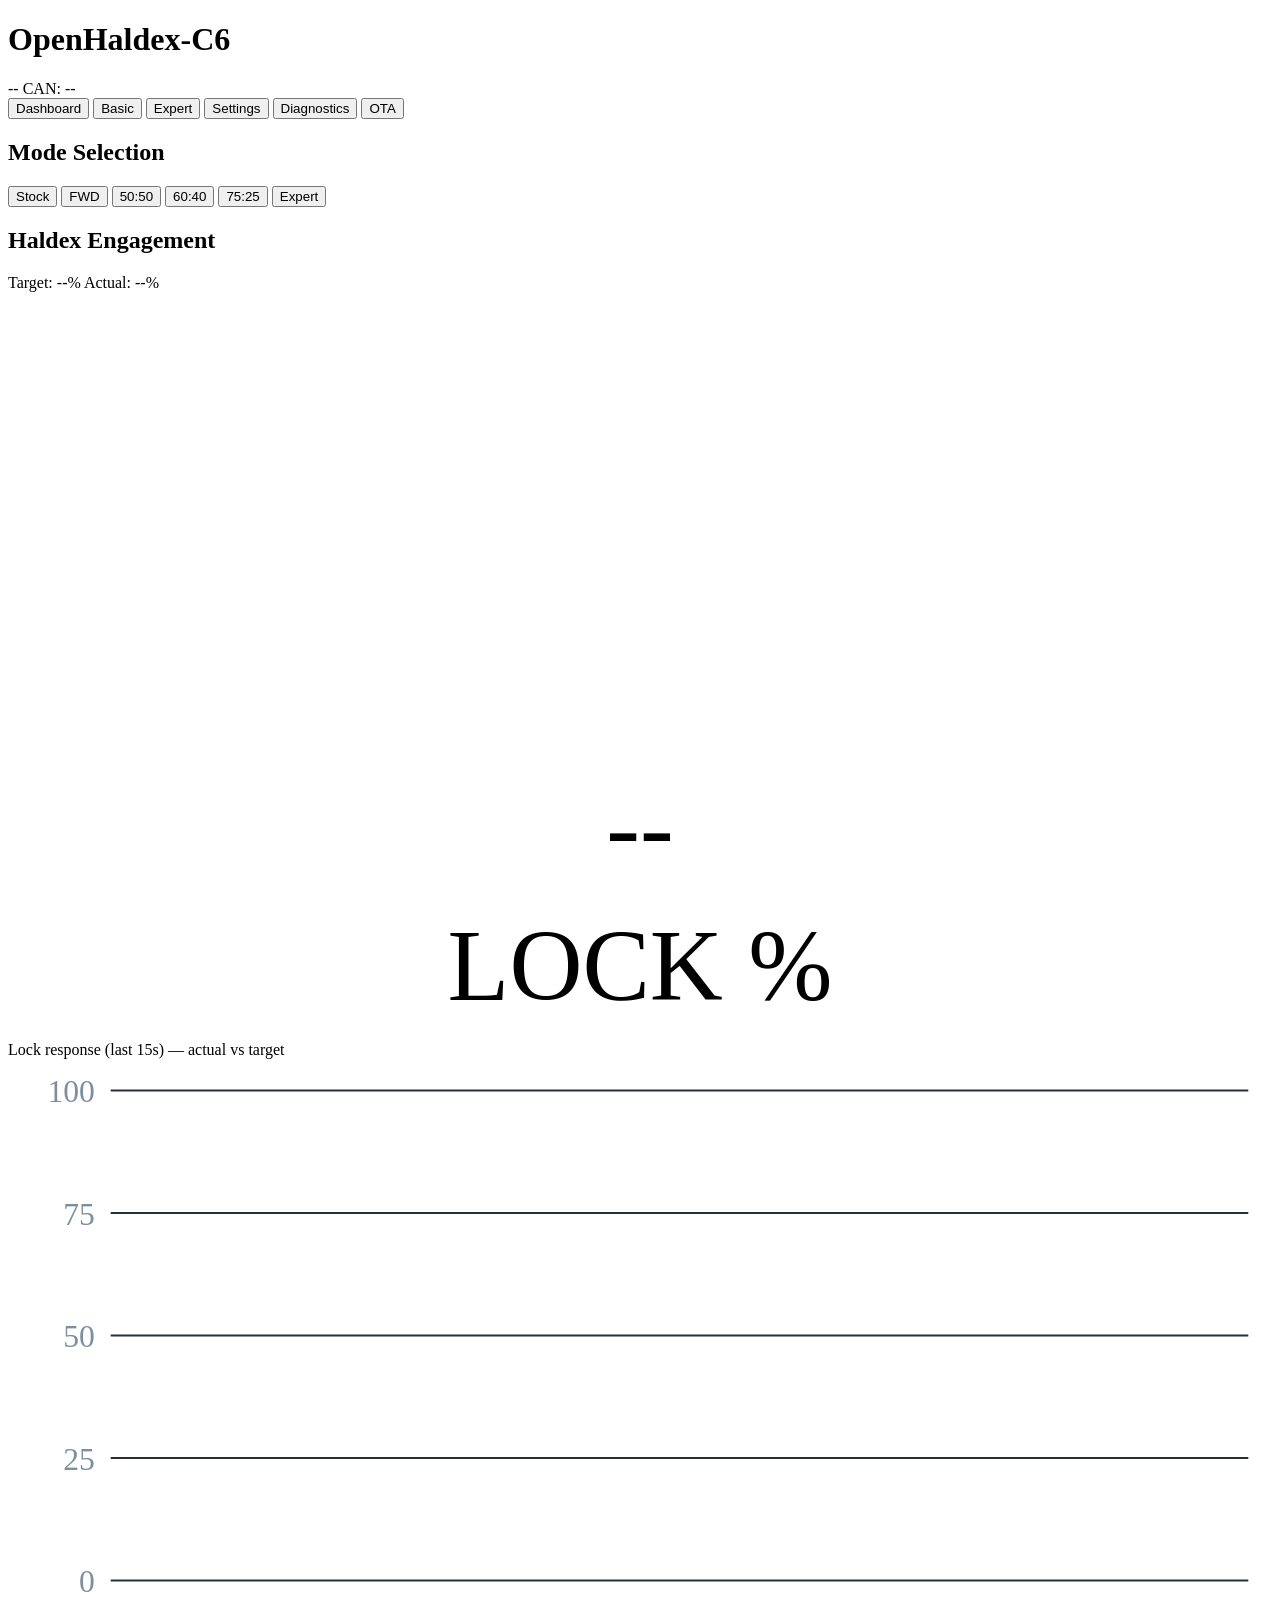
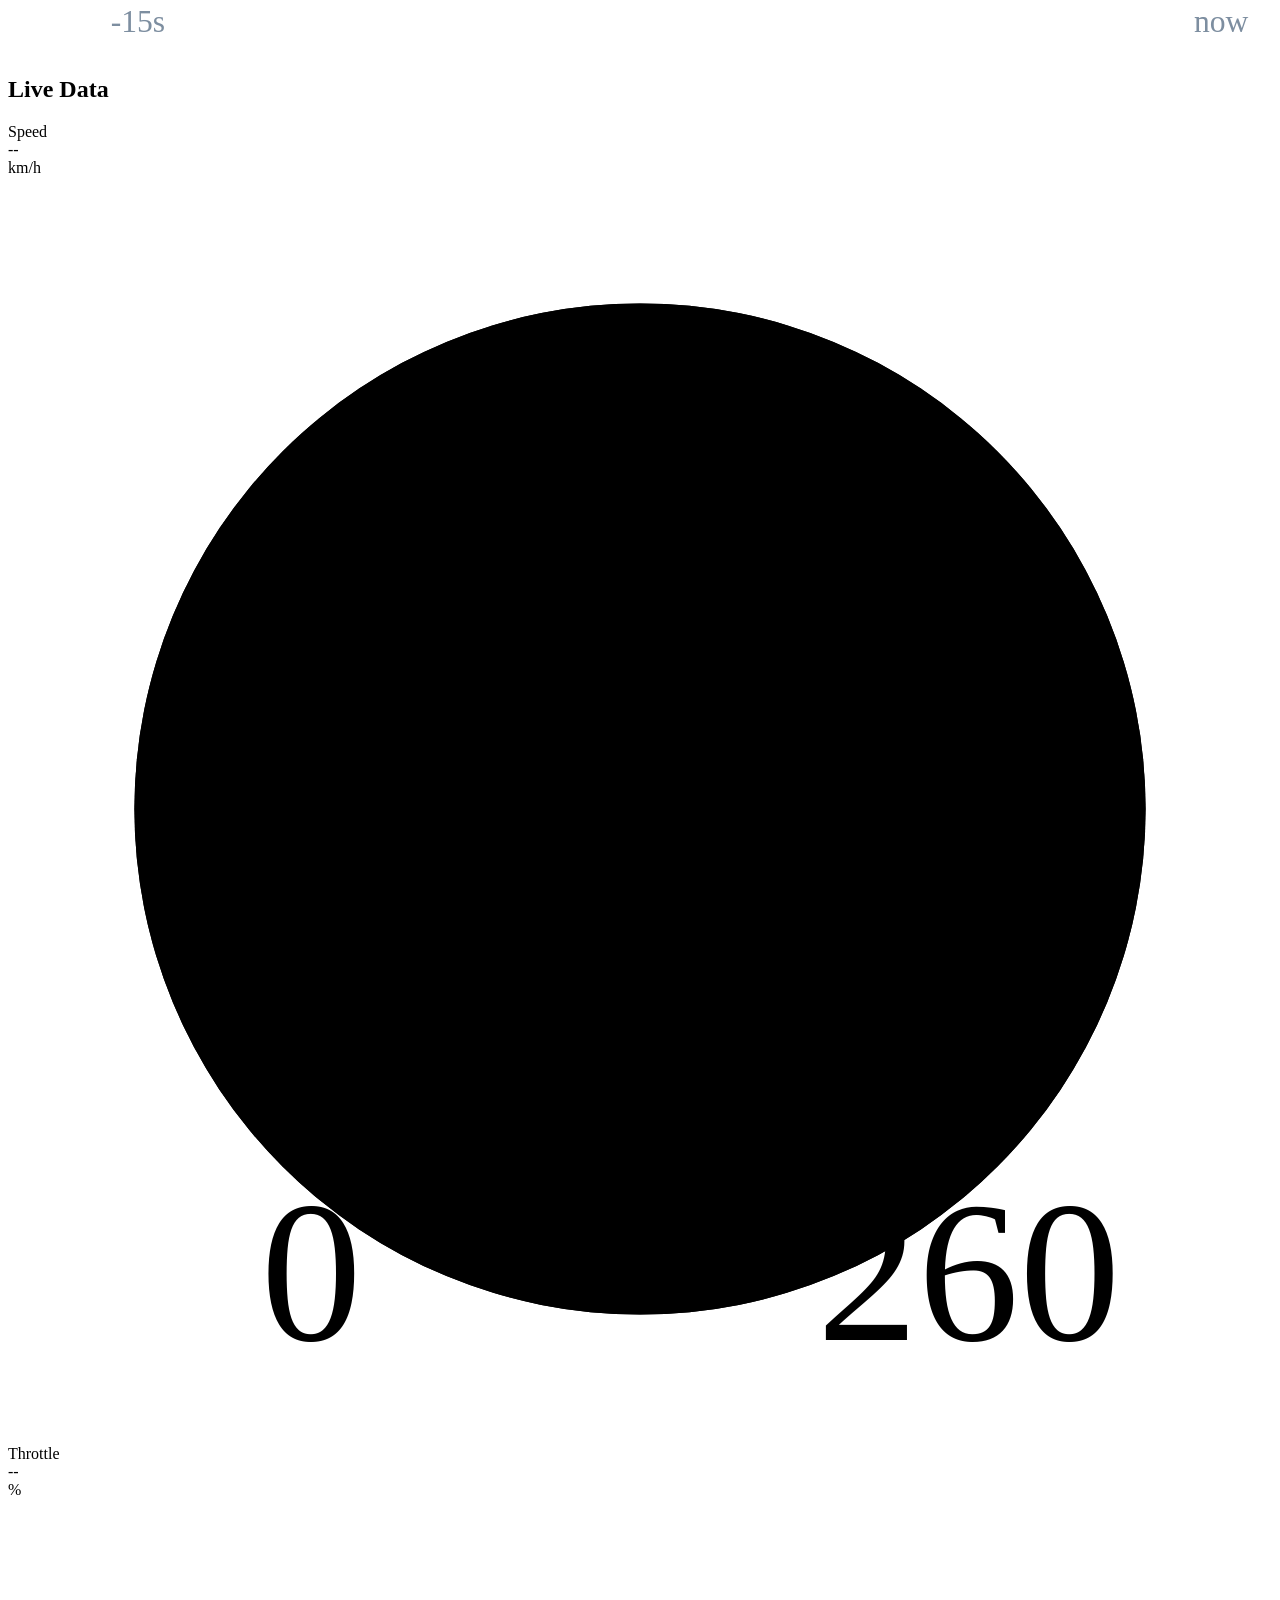
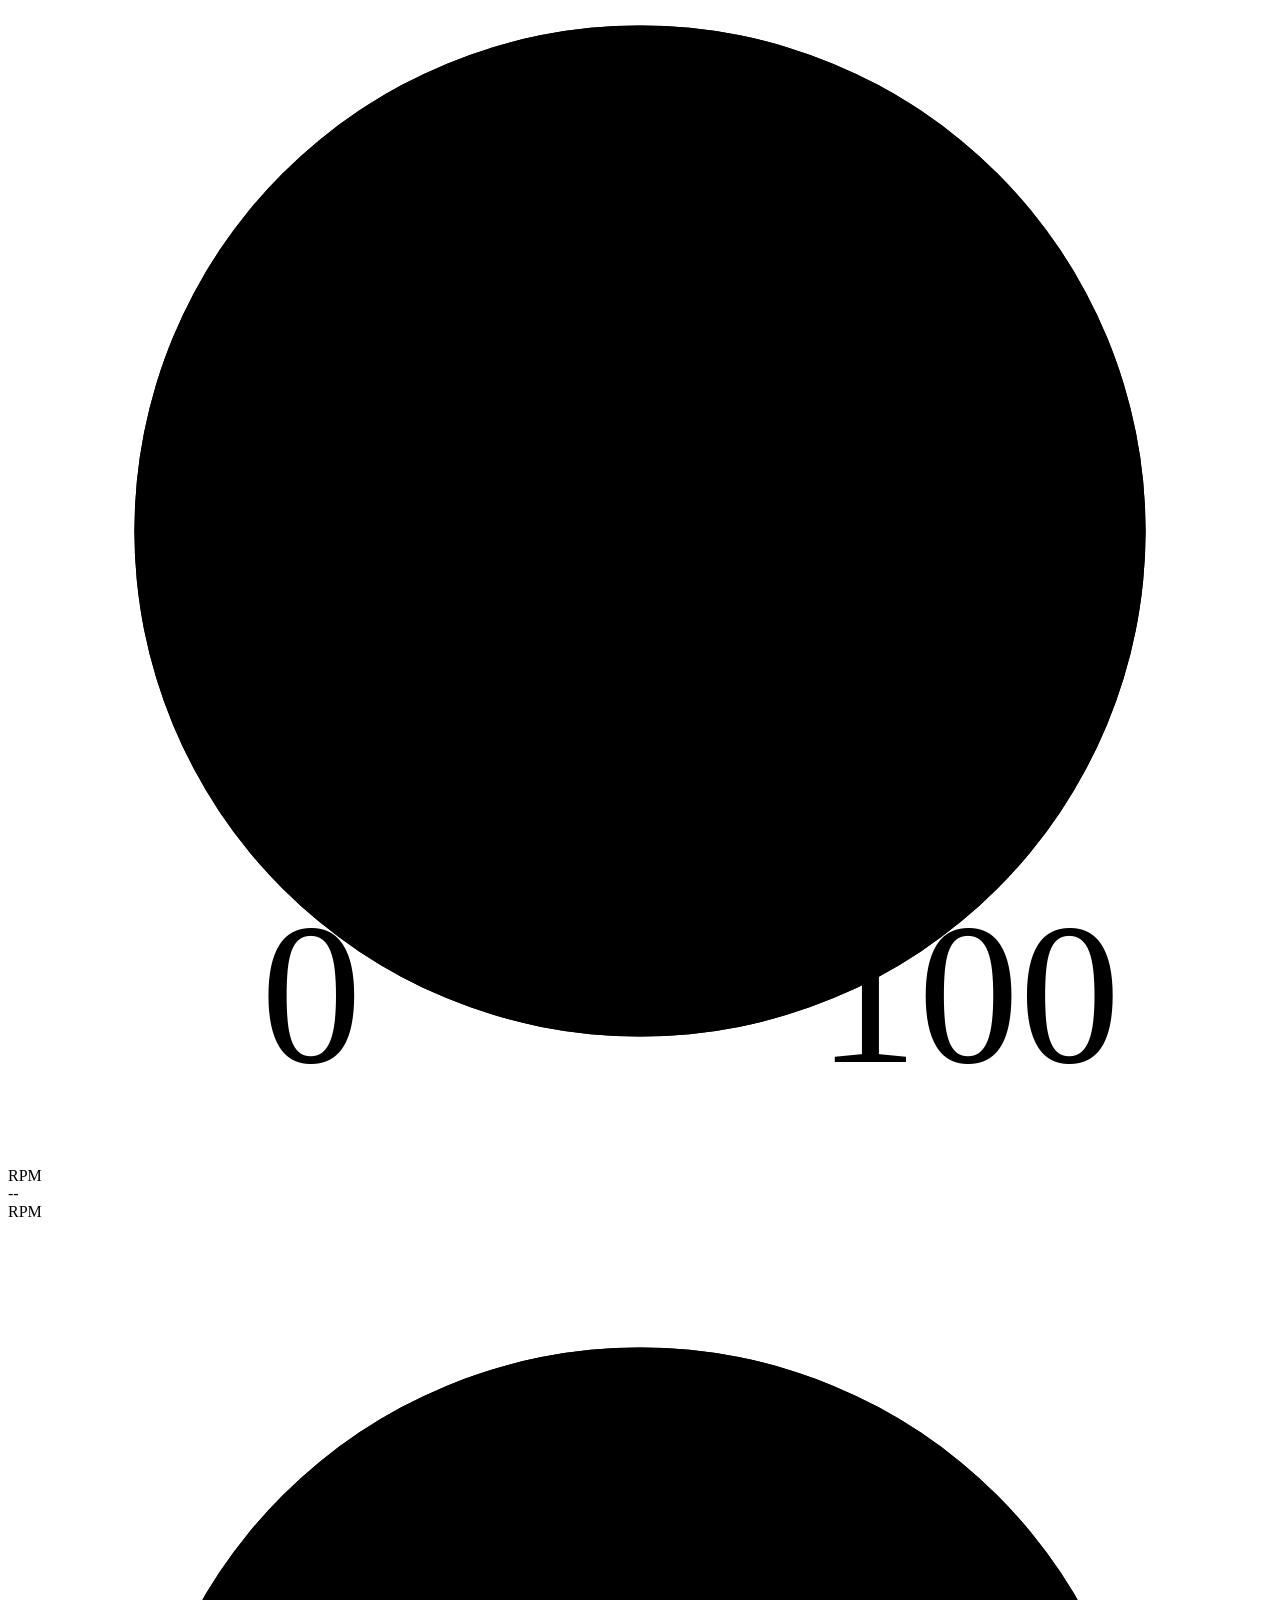
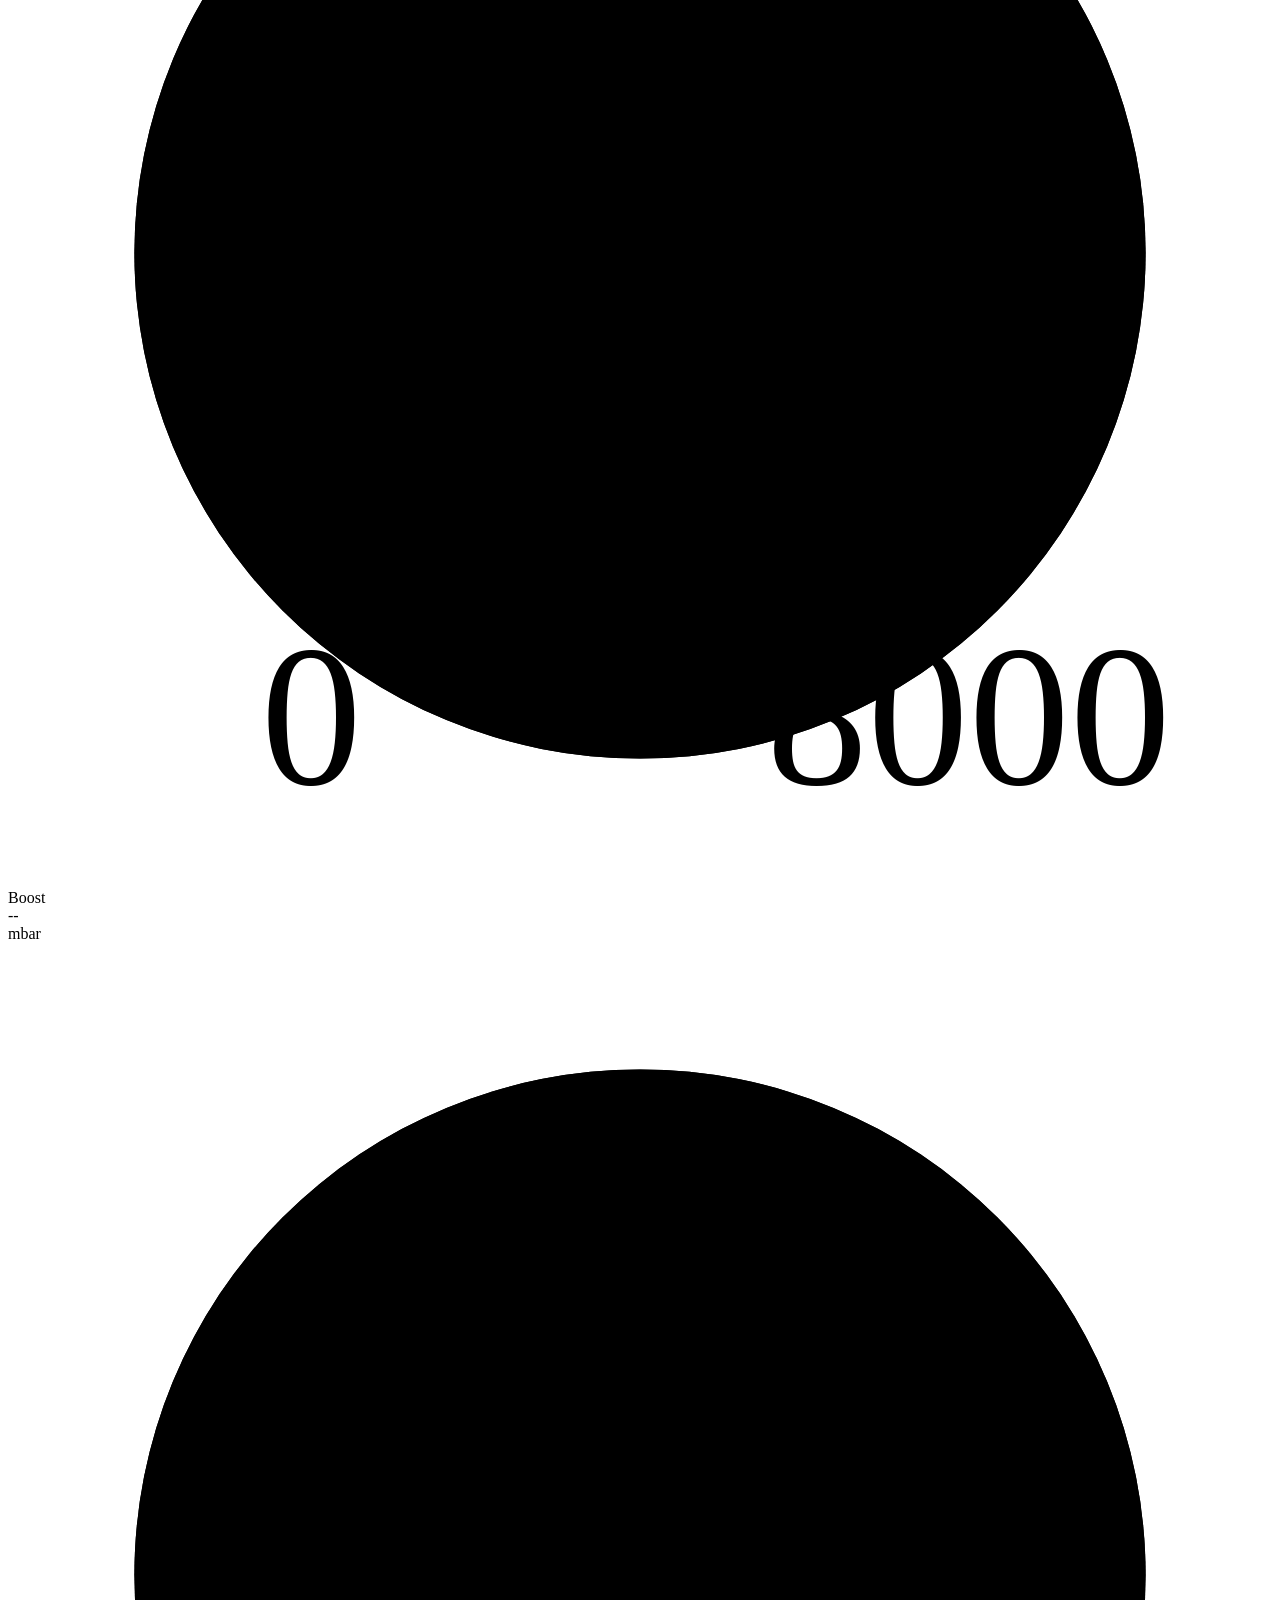
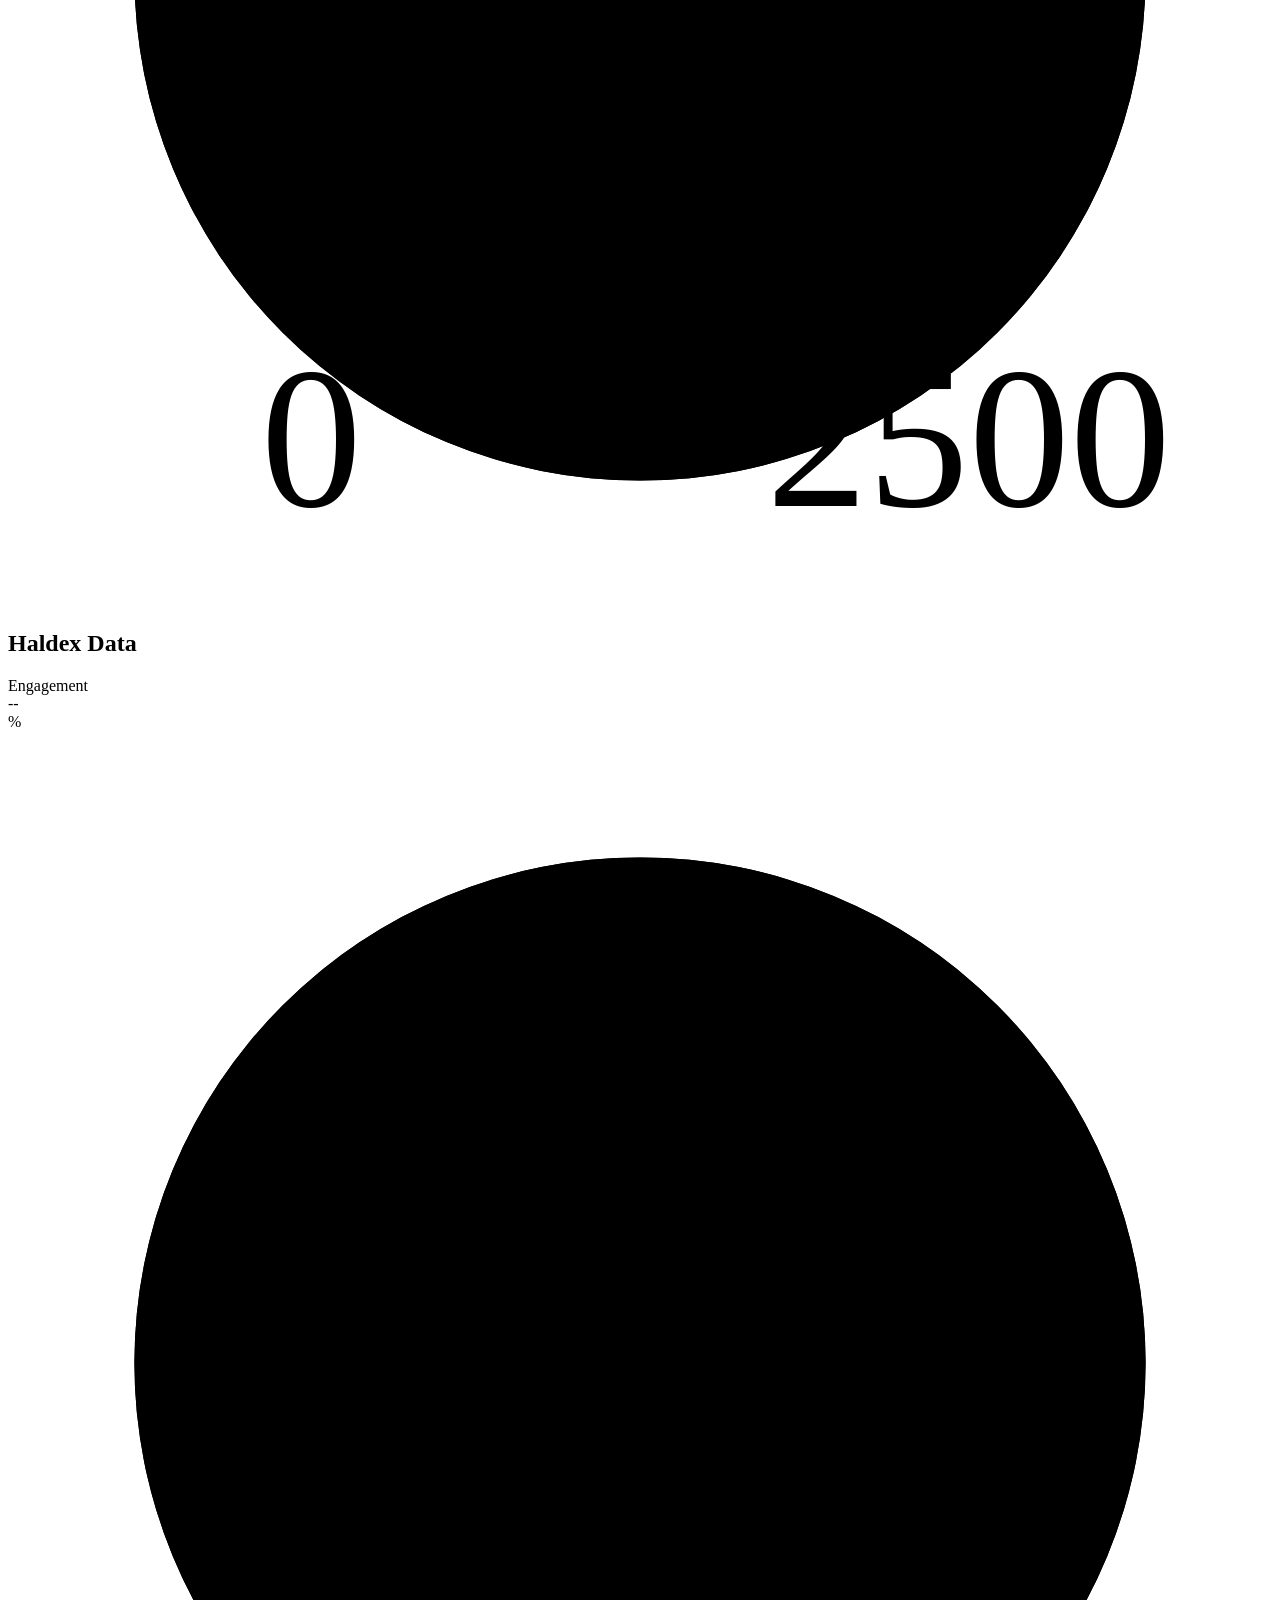
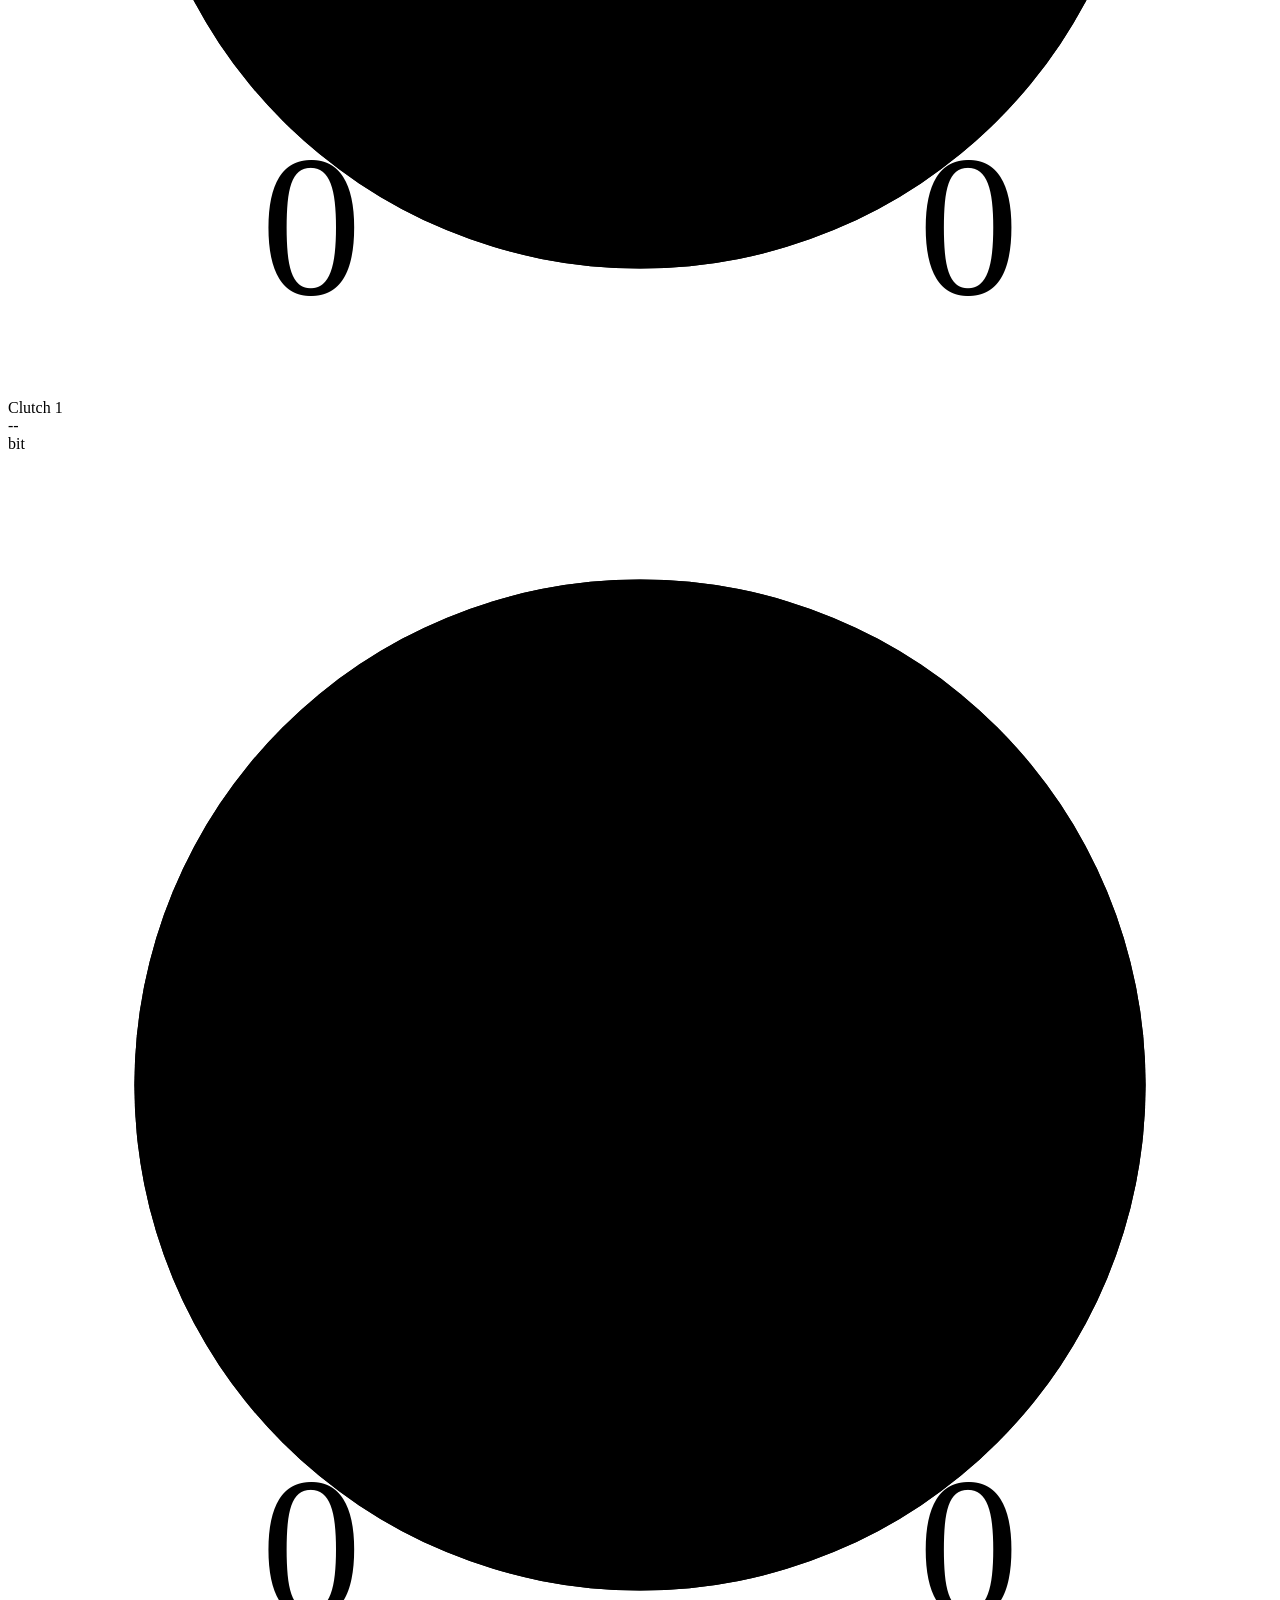
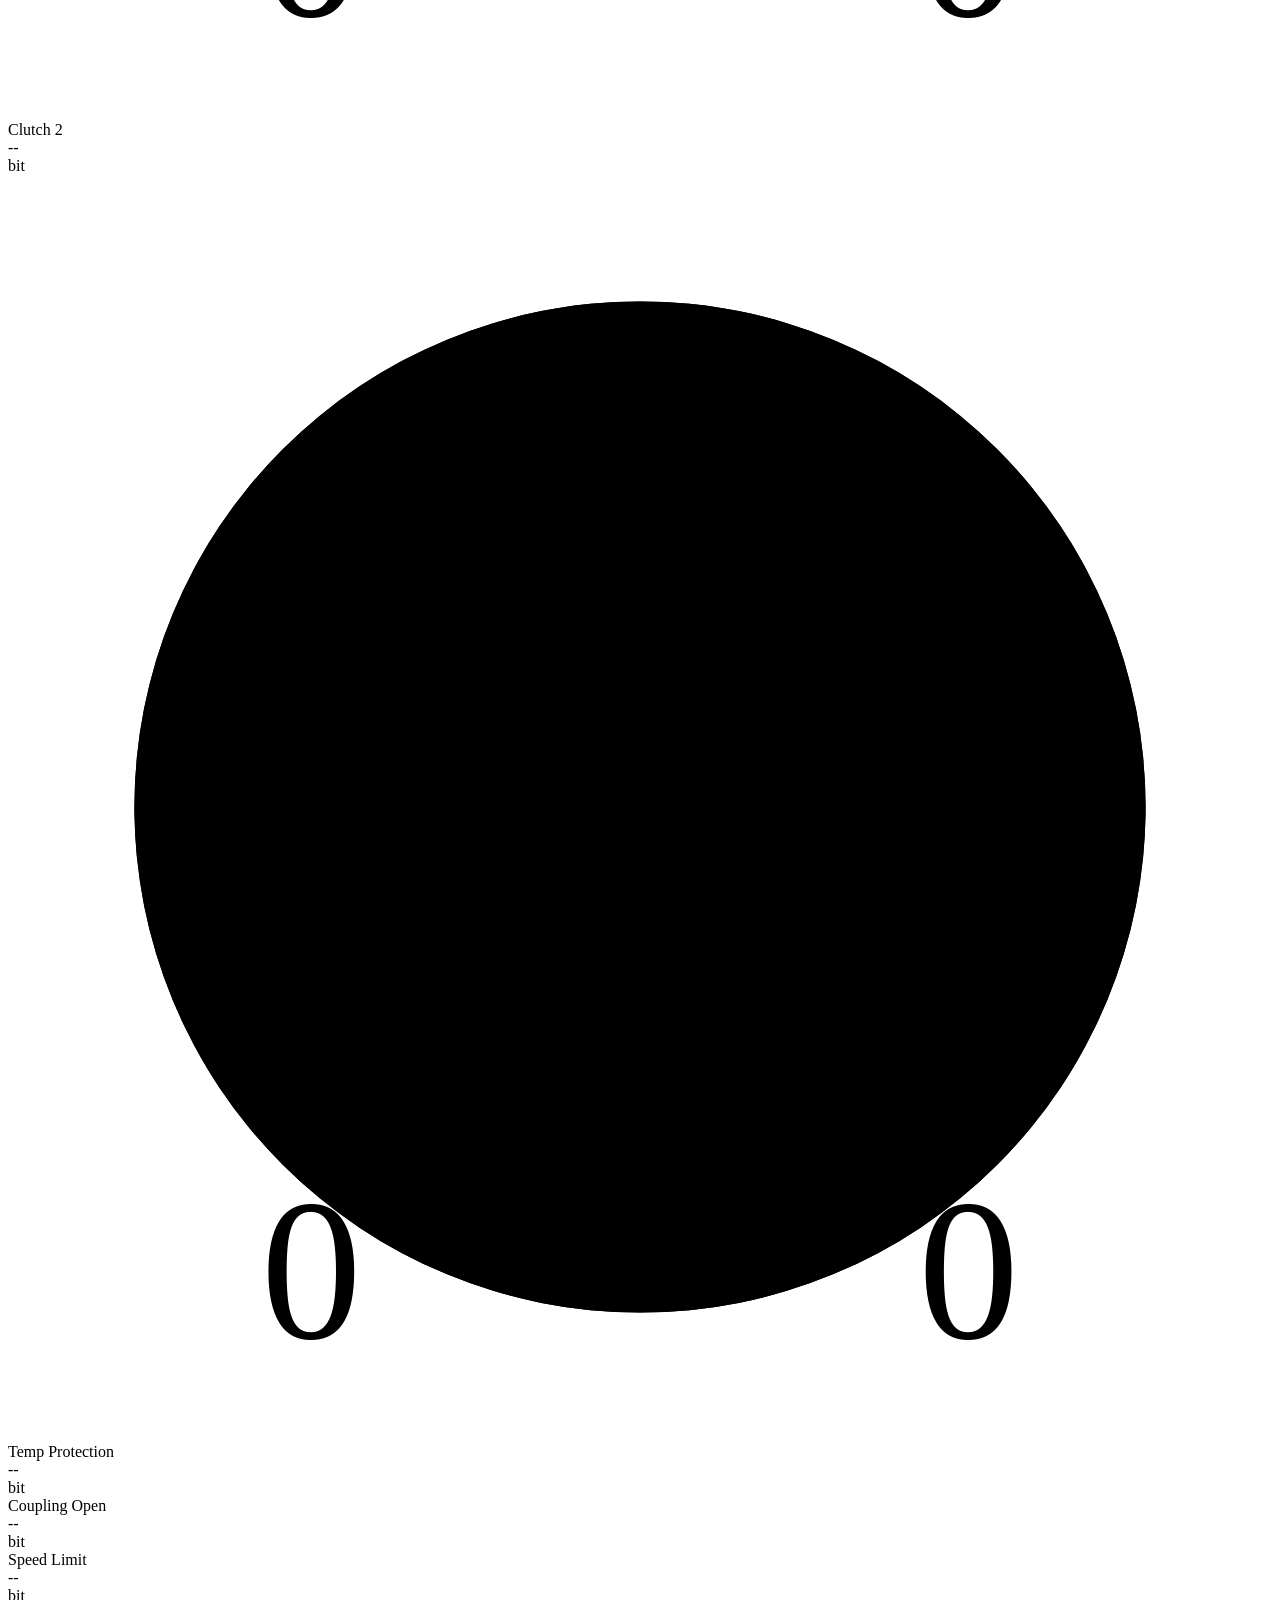
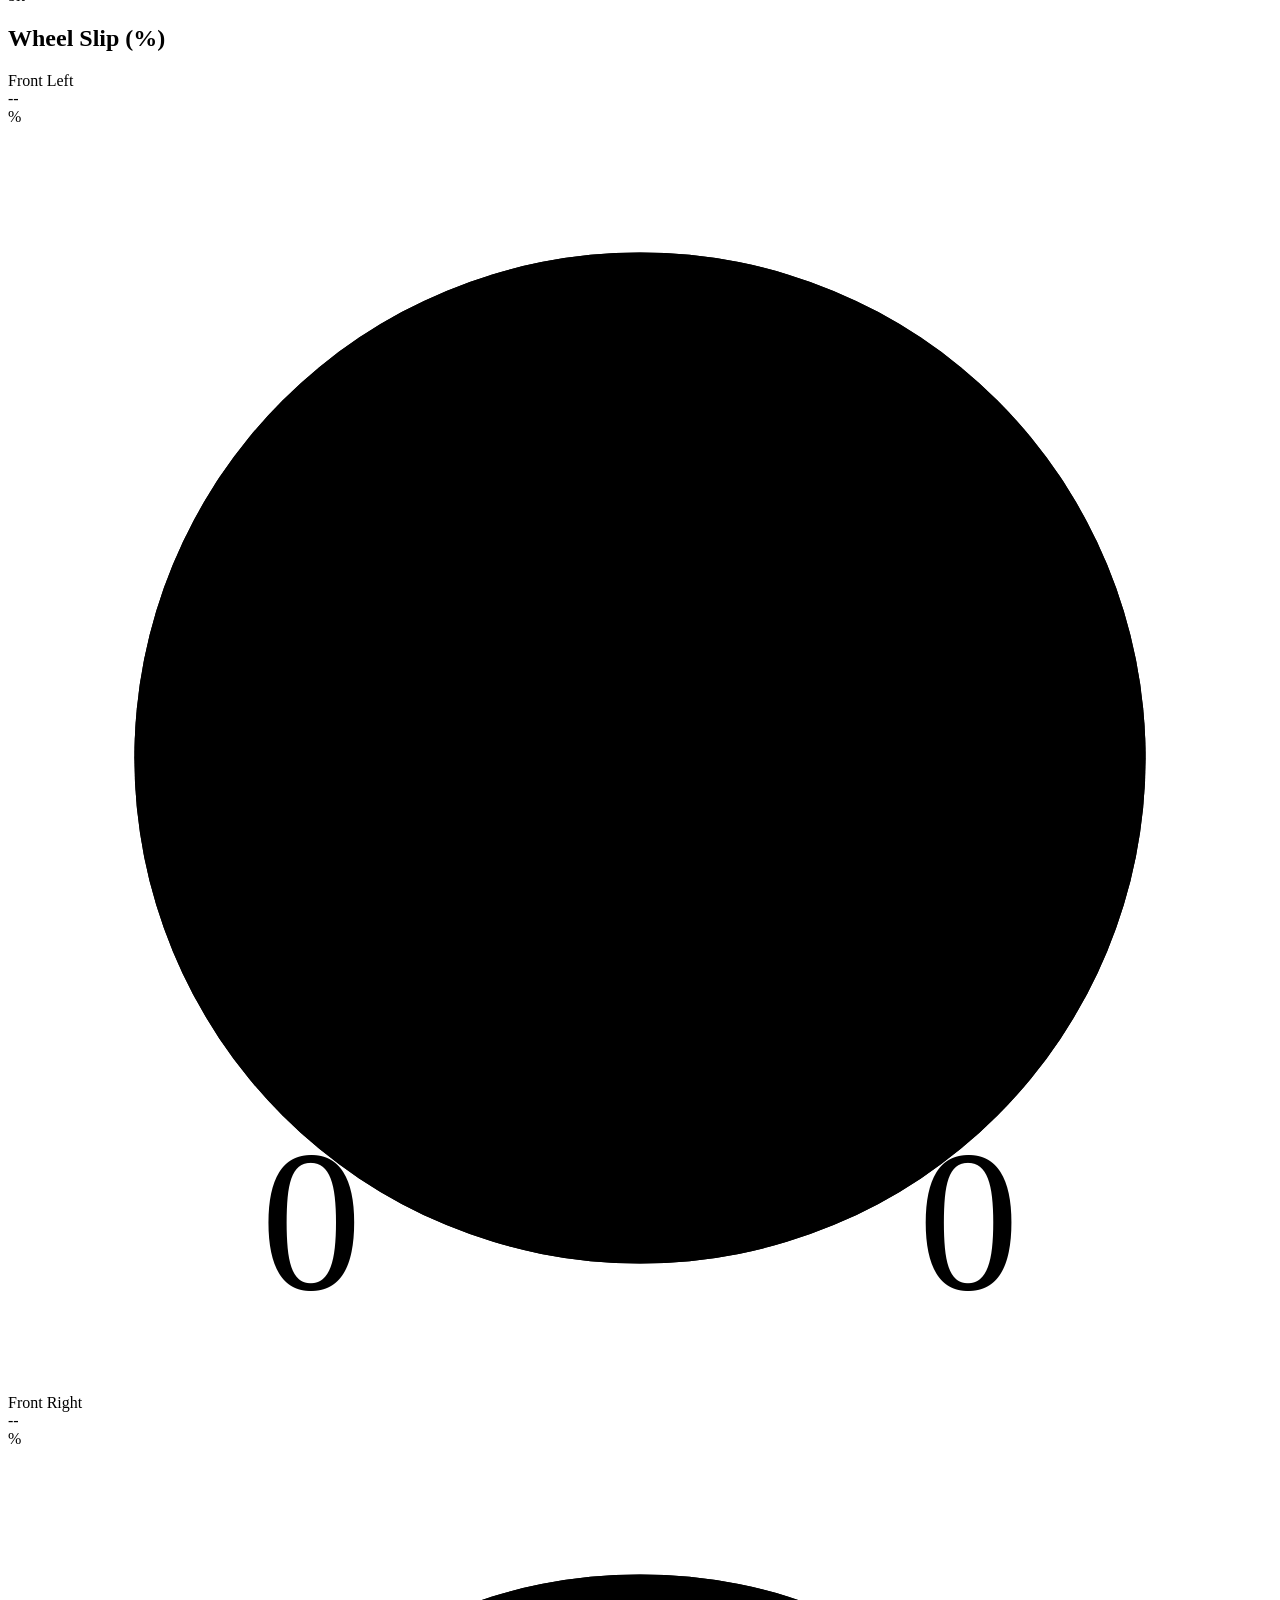
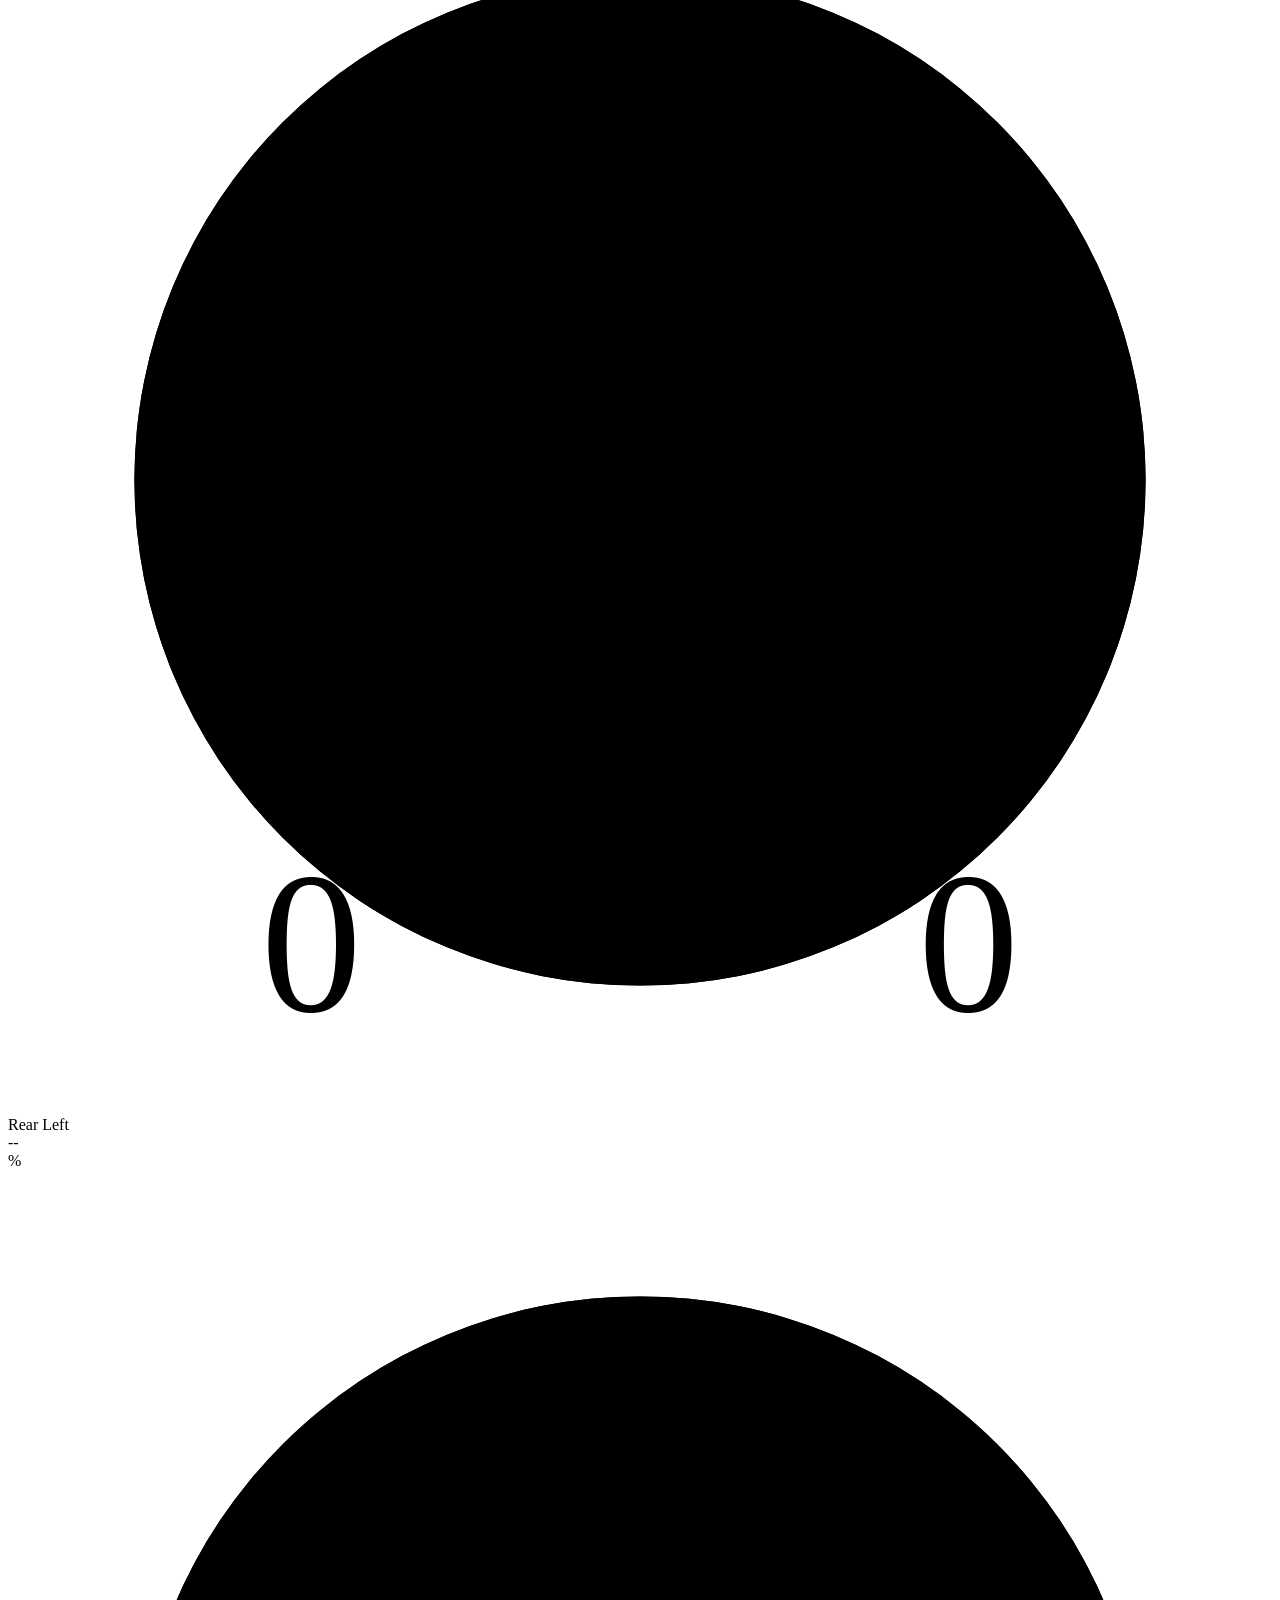
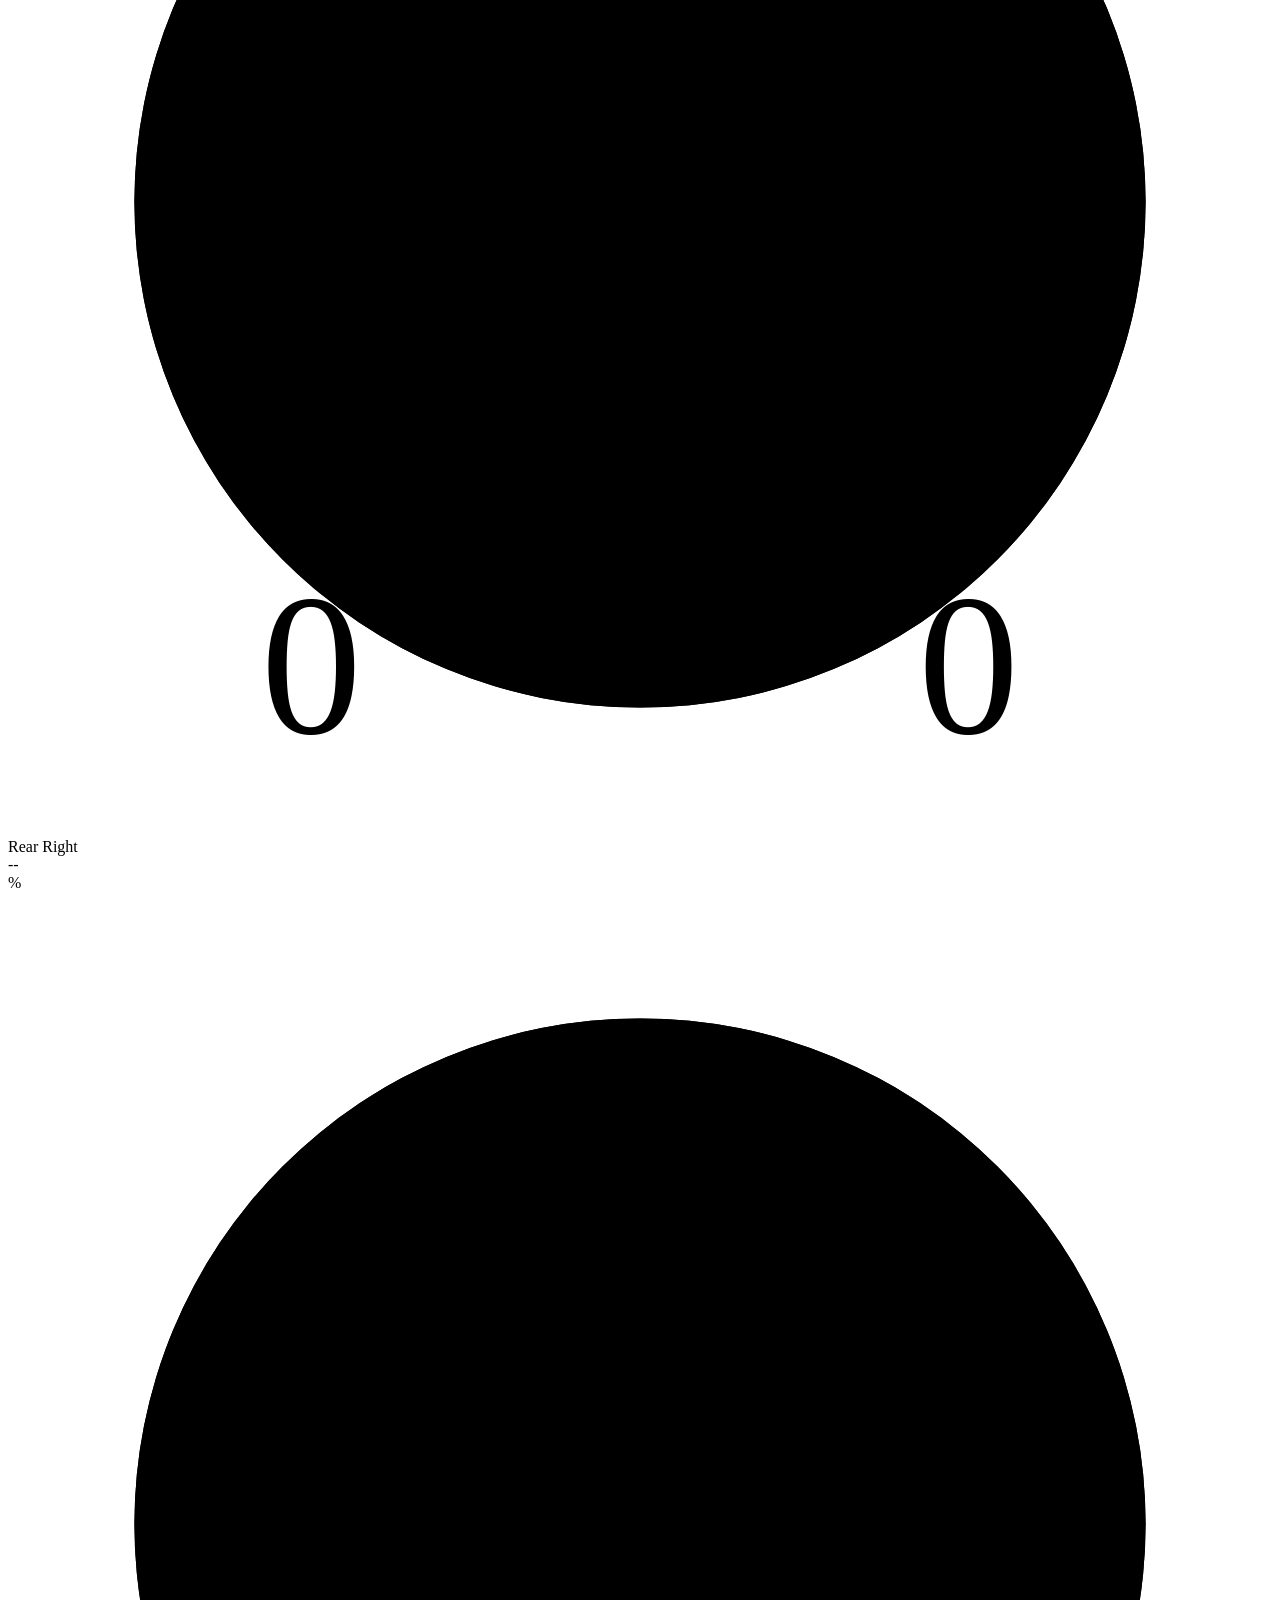
==== data/index.html @ 1a626bb4 "Release source switch, and a phone install guide on GitHub Pages Makes the fork installable from an " ====
<!DOCTYPE html>
<html lang="en">

<head>
    <meta charset="UTF-8">
    <meta name="viewport" content="width=device-width, initial-scale=1.0, maximum-scale=1.0, user-scalable=no">
    <meta http-equiv="Cache-Control" content="no-cache, no-store, must-revalidate">
    <meta http-equiv="Pragma" content="no-cache">
    <meta http-equiv="Expires" content="0">

    <title>OpenHaldex-C6</title>
    <link rel="stylesheet" href="style.css?v=20260920">

    <!-- Favicons -->
    <link rel="icon" type="image/png" sizes="16x16" href="favicon-16.png">
    <link rel="icon" type="image/png" sizes="32x32" href="favicon-32.png">
    <link rel="icon" type="image/png" sizes="48x48" href="favicon-48.png">
    <link rel="shortcut icon" href="favicon.ico">

    <!-- PWA: Add to Home Screen -->
    <link rel="manifest" href="manifest.json">
    <link rel="apple-touch-icon" href="apple-touch-icon.png">
    <meta name="theme-color" content="#0b0f14">
    <meta name="apple-mobile-web-app-capable" content="yes">
    <meta name="mobile-web-app-capable" content="yes">
    <meta name="apple-mobile-web-app-status-bar-style" content="black-translucent">
    <meta name="apple-mobile-web-app-title" content="OpenHaldex">

    <!-- iOS splash screens (shown briefly on launch from the home screen icon).
         Covers the common current iPhone/iPad size classes; add more the same
         way (device-width/device-height/-webkit-device-pixel-ratio) if a specific
         device shows a blank flash instead. -->
    <link rel="apple-touch-startup-image" href="splash-1170x2532.png"
          media="(device-width: 390px) and (device-height: 844px) and (-webkit-device-pixel-ratio: 3) and (orientation: portrait)">
    <link rel="apple-touch-startup-image" href="splash-1179x2556.png"
          media="(device-width: 393px) and (device-height: 852px) and (-webkit-device-pixel-ratio: 3) and (orientation: portrait)">
    <link rel="apple-touch-startup-image" href="splash-1284x2778.png"
          media="(device-width: 428px) and (device-height: 926px) and (-webkit-device-pixel-ratio: 3) and (orientation: portrait)">
    <link rel="apple-touch-startup-image" href="splash-1290x2796.png"
          media="(device-width: 430px) and (device-height: 932px) and (-webkit-device-pixel-ratio: 3) and (orientation: portrait)">
    <link rel="apple-touch-startup-image" href="splash-1536x2048.png"
          media="(device-width: 768px) and (device-height: 1024px) and (-webkit-device-pixel-ratio: 2) and (orientation: portrait)">
    <link rel="apple-touch-startup-image" href="splash-2048x2732.png"
          media="(device-width: 1024px) and (device-height: 1366px) and (-webkit-device-pixel-ratio: 2) and (orientation: portrait)">
</head>

<body>
    <div class="container">
        <header class="topbar">
            <h1>OpenHaldex-C6</h1>
            <div class="status-bar">
                <!--<span class="status-badge" id="wsStatus">Connecting...</span>-->
                <span class="status-badge" id="modeStatus">--</span>
                <span class="status-badge" id="canStatus">CAN: --</span>
            </div>
        </header>

        <nav class="nav-tabs">
            <button class="nav-tab active" data-page="dashboard">Dashboard</button>
            <button class="nav-tab" data-page="basic">Basic</button>
            <button class="nav-tab" data-page="expert">Expert</button>
            <button class="nav-tab" data-page="settings">Settings</button>
            <button class="nav-tab" data-page="diagnostics">Diagnostics</button>
            <button class="nav-tab" data-page="ota">OTA</button>
        </nav>

        <div class="page active" id="dashboard-page">
            <section class="card">
                <h2>Mode Selection</h2>
                <div class="mode-grid">
                    <button class="mode-btn" data-mode="0">Stock</button>
                    <button class="mode-btn" data-mode="1">FWD</button>
                    <button class="mode-btn" data-mode="2">50:50</button>
                    <button class="mode-btn" data-mode="3">60:40</button>
                    <button class="mode-btn" data-mode="4">75:25</button>
                    <button class="mode-btn" data-mode="5">Expert</button>
                </div>
                <!--
                <div class="current-mode">
                    Current: <span id="currentMode">--</span>
                </div>
            -->
            </section>

            <section class="card">
                <h2>Haldex Engagement</h2>
                <div class="engagement-display">
                    <div class="engagement-label">
                        <span>Target: <span id="lockTarget">--</span>%</span>
                        <span>Actual: <span id="lockActual">--</span>%</span>
                    </div>
                    <p class="hint" id="lockGateHint" hidden></p>
                    <div class="engagement-gauge-wrap" id="engagementGaugeWrap" style="display:none;">
                        <svg class="engagement-gauge-svg" viewBox="0 0 200 118" aria-label="Haldex engagement gauge">
                            <path class="eg-track" d="M 20 100 A 80 80 0 0 1 180 100" fill="none" />
                            <path class="eg-fill" id="gaugeArcFill" d="M 20 100 A 80 80 0 0 1 180 100" fill="none" />
                            <line class="eg-tick" id="gaugeTargetTick" x1="6" y1="100" x2="30" y2="100" visibility="hidden" />
                            <text class="eg-value" id="gaugeCenterValue" x="100" y="90" text-anchor="middle">--</text>
                            <text class="eg-caption" x="100" y="112" text-anchor="middle">LOCK %</text>
                        </svg>
                    </div>
                    <div class="engagement-bar-wrap" id="engagementBarWrap">
                        <div class="engagement-bar">
                            <div class="engagement-fill" id="engagementFill"></div>
                            <div class="engagement-reduction" id="engagementReduction" style="display:none;"></div>
                        </div>
                    </div>
                    <div class="engagement-steering-note" id="steeringReductionNote" style="display:none;"></div>
                    <div class="chart-wrap" id="lockTraceWrap">
                        <div class="chart-title">Lock response (last 15s) — <span class="chart-key actual">actual</span> vs <span class="chart-key target">target</span></div>
                        <svg class="strip-chart" id="lockTraceSvg" viewBox="0 0 320 150" preserveAspectRatio="xMidYMid meet"></svg>
                    </div>
                </div>
            </section>

            <section class="card">
                <h2>Live Data</h2>
                <div class="gauge-grid">
                    <div class="gauge">
                        <div class="gauge-label">Speed</div>
                        <div class="gauge-value" id="speed">--</div>
                        <div class="gauge-unit">km/h</div>
                    </div>
                    <div class="gauge">
                        <div class="gauge-label">Throttle</div>
                        <div class="gauge-value" id="throttle">--</div>
                        <div class="gauge-unit">%</div>
                    </div>
                    <div class="gauge">
                        <div class="gauge-label">RPM</div>
                        <div class="gauge-value" id="rpm">--</div>
                        <div class="gauge-unit">RPM</div>
                    </div>
                    <div class="gauge">
                        <div class="gauge-label">Boost</div>
                        <div class="gauge-value" id="boost">--</div>
                        <div class="gauge-unit">mbar</div>
                    </div>
                </div>
            </section>

            <section class="card" id="haldexDataCard">
                <h2>Haldex Data</h2>
                <div class="gauge-grid">
                    <div class="gauge">
                        <div class="gauge-label">Engagement</div>
                        <div class="gauge-value" id="haldexEngagement">--</div>
                        <div class="gauge-unit"> %</div>
                    </div>
                    <div class="gauge">
                        <div class="gauge-label">Clutch 1</div>
                        <div class="gauge-value" id="clutch1Report">--</div>
                        <div class="gauge-unit"> bit</div>
                    </div>
                    <div class="gauge">
                        <div class="gauge-label">Clutch 2</div>
                        <div class="gauge-value" id="clutch2Report">--</div>
                        <div class="gauge-unit"> bit</div>
                    </div>
                    <div class="gauge">
                        <div class="gauge-label">Temp Protection</div>
                        <div class="gauge-value" id="tempProtection">--</div>
                        <div class="gauge-unit"> bit</div>
                    </div>
                    <div class="gauge">
                        <div class="gauge-label">Coupling Open</div>
                        <div class="gauge-value" id="couplingOpen">--</div>
                        <div class="gauge-unit"> bit</div>
                    </div>
                    <div class="gauge">
                        <div class="gauge-label">Speed Limit</div>
                        <div class="gauge-value" id="speedLimit">--</div>
                        <div class="gauge-unit"> bit</div>
                    </div>
                </div>
            </section>

            <section class="card" id="wheelSlipCard">
                <h2>Wheel Slip (%)</h2>
                <div class="gauge-grid">
                    <div class="gauge">
                        <div class="gauge-label">Front Left</div>
                        <div class="gauge-value" id="slipFL">--</div>
                        <div class="gauge-unit">%</div>
                    </div>
                    <div class="gauge">
                        <div class="gauge-label">Front Right</div>
                        <div class="gauge-value" id="slipFR">--</div>
                        <div class="gauge-unit">%</div>
                    </div>
                    <div class="gauge">
                        <div class="gauge-label">Rear Left</div>
                        <div class="gauge-value" id="slipRL">--</div>
                        <div class="gauge-unit">%</div>
                    </div>
                    <div class="gauge">
                        <div class="gauge-label">Rear Right</div>
                        <div class="gauge-value" id="slipRR">--</div>
                        <div class="gauge-unit">%</div>
                    </div>
                </div>
                <p class="hint">Geometry-compensated per-corner slip vs. steering-predicted speed. Needs MQB wheel-speed + steering CAN. Geometry defaults are Audi TT Mk3 and want on-car calibration.</p>
            </section>

            <section class="card" id="gen41Card" style="display:none;">
                <h2>Gen 4.1 (GM/SAAB) Data</h2>

                <h3 class="subsection-title">Secondary Axle</h3>
                <div class="diag-grid">
                    <div class="diag-item">
                        <span class="diag-label">Torque:</span>
                        <span class="diag-value"><span id="g41SecTorqueNm">--</span> Nm</span>
                    </div>
                    <div class="diag-item">
                        <span class="diag-label">Clutch State:</span>
                        <span class="diag-value" id="g41SecClutchState">--</span>
                    </div>
                </div>

                <h3 class="subsection-title">Rear Axle</h3>
                <div class="diag-grid">
                    <div class="diag-item">
                        <span class="diag-label">Metric A:</span>
                        <span class="diag-value" id="g41RearMetricA">--</span>
                    </div>
                    <div class="diag-item">
                        <span class="diag-label">Metric B:</span>
                        <span class="diag-value" id="g41RearMetricB">--</span>
                    </div>
                </div>
            </section>

            <section class="card">
                <div class="gauge">
                    <div class="gauge-label">Haldex State</div>
                    <div class="gauge-value" id="haldexState">--</div>
                    <div class="gauge-unit"> bits</div>
                </div>
                <div id="haldexStateLegend" class="state-legend"></div>
            </section>

            <section class="card" id="udsDataCard" style="display:none;">
                <h2>UDS Data (MQB)</h2>
                <div class="gauge-grid">
                    <div class="gauge">
                        <div class="gauge-label">Terminal Volt.</div>
                        <div class="gauge-value" id="udsTerminalVoltage">--</div>
                        <div class="gauge-unit">V</div>
                    </div>
                    <div class="gauge">
                        <div class="gauge-label">Module Temp</div>
                        <div class="gauge-value" id="udsModuleTemp">--</div>
                        <div class="gauge-unit">°C</div>
                    </div>
                    <div class="gauge">
                        <div class="gauge-label">Clutch Temp</div>
                        <div class="gauge-value" id="udsClutchTemp">--</div>
                        <div class="gauge-unit">°C</div>
                    </div>
                    <div class="gauge">
                        <div class="gauge-label">Fin Temp</div>
                        <div class="gauge-value" id="udsCoolingFinTemp">--</div>
                        <div class="gauge-unit">°C</div>
                    </div>
                    <div class="gauge">
                        <div class="gauge-label">Clutch Current</div>
                        <div class="gauge-value" id="udsClutchCurrent">--</div>
                        <div class="gauge-unit">A</div>
                    </div>
                    <div class="gauge">
                        <div class="gauge-label">PWM Signal</div>
                        <div class="gauge-value" id="udsClutchPWM">--</div>
                        <div class="gauge-unit">%</div>
                    </div>
                    <div class="gauge">
                        <div class="gauge-label">Voltage (2BE4)</div>
                        <div class="gauge-value" id="udsClutchVoltage">--</div>
                        <div class="gauge-unit">V</div>
                    </div>
                    <div class="gauge">
                        <div class="gauge-label">Blockage</div>
                        <div class="gauge-value" id="udsBlockagePct">--</div>
                        <div class="gauge-unit">%</div>
                    </div>
                </div>
                <p class="hint" id="udsStatus"></p>
            </section>

            <section class="card" id="kwpDataCard" style="display:none;">
                <h2>Live Data (TP2.0)</h2>
                <div class="gauge-grid">
                    <div class="gauge">
                        <div class="gauge-label">Oil Temp</div>
                        <div class="gauge-value" id="kwpOilTemp">--</div>
                        <div class="gauge-unit">°C</div>
                    </div>
                    <div class="gauge">
                        <div class="gauge-label">Plate Temp</div>
                        <div class="gauge-value" id="kwpPlateTemp">--</div>
                        <div class="gauge-unit">°C</div>
                    </div>
                    <div class="gauge">
                        <div class="gauge-label">Supply Volt.</div>
                        <div class="gauge-value" id="kwpSupplyVoltage">--</div>
                        <div class="gauge-unit">V</div>
                    </div>
                    <div class="gauge">
                        <div class="gauge-label">Oil Pressure</div>
                        <div class="gauge-value" id="kwpOilPressure">--</div>
                        <div class="gauge-unit">bar</div>
                    </div>
                    <div class="gauge">
                        <div class="gauge-label">Est. Torque</div>
                        <div class="gauge-value" id="kwpEstTorque">--</div>
                        <div class="gauge-unit">Nm</div>
                    </div>
                    <div class="gauge">
                        <div class="gauge-label">Clutch Duty</div>
                        <div class="gauge-value" id="kwpClutchDuty">--</div>
                        <div class="gauge-unit">%</div>
                    </div>
                    <div class="gauge">
                        <div class="gauge-label">Valve Current</div>
                        <div class="gauge-value" id="kwpClutchValveCurrent">--</div>
                        <div class="gauge-unit">A</div>
                    </div>
                </div>
                <p class="hint" id="kwpStatus">Connecting…</p>
            </section>

            <section class="card">
                <h2>Display Options</h2>
                <p class="hint">Choose which readouts show as dial gauges instead of numbers. Saved in this browser.</p>
                <div class="tile-opt-grid" id="gaugeCustomizer"></div>
                <div class="toggle-group" style="margin-top:12px;">
                    <label class="toggle">
                        <input type="checkbox" id="optEngagementGauge">
                        <span class="toggle-slider"></span>
                        <span class="toggle-label">Engagement as arc gauge</span>
                    </label>
                    <label class="toggle">
                        <input type="checkbox" id="optLockTrace">
                        <span class="toggle-slider"></span>
                        <span class="toggle-label">Show lock-response graph</span>
                    </label>
                </div>
            </section>
        </div>

        <div class="page" id="settings-page">
            <section class="card">
                <h2>Haldex Generation</h2>
                <select id="haldexGeneration" class="input-select">
                    <option value="1">Generation 1</option>
                    <option value="2">Generation 2</option>
                    <option value="4">Generation 4</option>
                    <option value="50">Generation 5 (0CQ)</option>
                    <option value="52">Generation 5 (0CQ VAQ)</option>
                    <option value="51">Generation 5 (0AY)</option>
                    <option value="41">Generation 4 - GM/SAAB</option>
                </select>
            </section>

            <section class="card" id="learnSection">
                <h2>Learn Haldex</h2>
                <p class="hint">Sweeps correction factors 0–100% and records actual Haldex engagement at each step,
                    building a calibration table that replaces the formula. Car must be running with Haldex CAN active.
                </p>
                <p class="hint" id="learnStatusText">--</p>
                <div class="learn-progress-wrap" id="learnProgressWrap" style="display:none;">
                    <div class="learn-progress-bar">
                        <div class="learn-progress-fill" id="learnProgressFill"></div>
                    </div>
                    <span class="learn-progress-label" id="learnProgressLabel">0%</span>
                </div>
                <div class="learn-track" id="learnTrack" style="display:none;">
                    <div class="engagement-label">
                        <span>Sent: <span id="learnCFValue">--</span>%</span>
                        <span>Returned: <span id="learnEngValue">--</span>%</span>
                    </div>
                    <div class="learn-dual-bars">
                        <div class="learn-bar-row">
                            <span class="learn-bar-label">Sent</span>
                            <div class="engagement-bar">
                                <div class="learn-bar-fill-cf" id="learnCFFill"></div>
                            </div>
                        </div>
                        <div class="learn-bar-row">
                            <span class="learn-bar-label">Returned</span>
                            <div class="engagement-bar">
                                <div class="engagement-fill" id="learnEngFill"></div>
                            </div>
                        </div>
                    </div>
                </div>
                <div class="chart-wrap" id="learnChartWrap" style="display:none;">
                    <div class="chart-title">Learned calibration — commanded vs measured (dashed = 1:1)</div>
                    <svg class="strip-chart" id="learnChartSvg" viewBox="0 0 320 200" preserveAspectRatio="xMidYMid meet"></svg>
                </div>
                <div class="learn-controls">
                    <button class="btn-secondary" id="learnStart">Learn Haldex</button>
                    <button class="btn-secondary" id="learnCancel" style="display:none;">Cancel</button>
                    <button class="btn-secondary" id="learnClear">Clear Learn Data</button>
                </div>
                <div class="toggle-group" style="margin-top: 12px;">
                    <label class="toggle">
                        <input type="checkbox" id="fixHunting">
                        <span class="toggle-slider"></span>
                        <span class="toggle-label">Fix Hunting</span>
                    </label>
                    <p class="hint">Enable only if the Haldex hunts at partial lock (e.g. 60/40 or 70/30) on a 554K controller.</p>
                </div>
            </section>

            <section class="card" id="longLearnSection">
                <h2>Long Learn</h2>
                <p class="hint">Automates the manual add/remove-a-block loop. Turns <strong>every</strong> frame block for this
                    generation on, then (Gen5 0CQ/VAQ) steps the Launch PWM Floor until the learn is smooth &mdash; it may jump on
                    first engage (e.g. to 30%) but must then climb cleanly to 100%. It then removes each additional block one at a
                    time: any block whose removal <em>affects</em> the learn goes back on (flagged if it was actually better without);
                    one that makes no difference stays off. A final confirmation learn is
                    stored against the resulting set. Allow 10&ndash;20 minutes with the car running and Haldex CAN active.
                    Cancelling restores the previous blocks, floor and learn table.</p>
                <div class="toggle-group">
                    <label class="toggle">
                        <input type="checkbox" id="longLearnTestAll">
                        <span class="toggle-slider"></span>
                        <span class="toggle-label">Also test the default (core) blocks</span>
                    </label>
                    <p class="hint">Off = the original edited set is kept as-is and only the transferred/additional blocks are bisected. On = every block is tested (longer, and can leave the Haldex with no lock command during a sweep).</p>
                </div>
                <p class="hint" id="longLearnStatusText">--</p>
                <div class="learn-progress-wrap" id="longLearnProgressWrap" style="display:none;">
                    <div class="learn-progress-bar">
                        <div class="learn-progress-fill" id="longLearnProgressFill"></div>
                    </div>
                    <span class="learn-progress-label" id="longLearnProgressLabel">0/0</span>
                </div>
                <div class="ll-tracker" id="longLearnTracker" style="display:none;">
                    <div class="ll-row"><span class="ll-key">Phase</span><span class="ll-val" id="llPhase">--</span></div>
                    <div class="ll-row"><span class="ll-key">Sweep</span><span class="ll-val" id="llSweep">--</span></div>
                    <div class="ll-row"><span class="ll-key">Testing</span><span class="ll-val" id="llTesting">--</span></div>
                    <div class="ll-row"><span class="ll-key">PWM floor</span><span class="ll-val" id="llFloor">--</span></div>
                    <div class="ll-row"><span class="ll-key">Torque ceiling</span><span class="ll-val" id="llBpk">--</span></div>
                    <div class="ll-row"><span class="ll-key">Reference</span><span class="ll-val" id="llBaseline">--</span></div>
                    <div class="ll-row"><span class="ll-key">Elapsed</span><span class="ll-val" id="llElapsed">--</span></div>
                    <div class="learn-dual-bars">
                        <div class="learn-bar-row">
                            <span class="learn-bar-label">Sent</span>
                            <div class="engagement-bar">
                                <div class="learn-bar-fill-cf" id="llCFFill"></div>
                            </div>
                            <span class="ll-bar-num" id="llCFValue">--</span>
                        </div>
                        <div class="learn-bar-row">
                            <span class="learn-bar-label">Returned</span>
                            <div class="engagement-bar">
                                <div class="engagement-fill" id="llEngFill"></div>
                            </div>
                            <span class="ll-bar-num" id="llEngValue">--</span>
                        </div>
                    </div>
                </div>
                <div class="ll-results" id="longLearnResults"></div>
                <div class="learn-controls">
                    <button class="btn-secondary" id="longLearnStart">Start Long Learn</button>
                    <button class="btn-secondary" id="longLearnCancel" style="display:none;">Cancel Long Learn</button>
                </div>

                <h3 class="subsection-title" style="margin-top:18px;">Chassis / car notes</h3>
                <p class="hint">Free text saved on the unit and written into the exported report &mdash; chassis, Haldex part number, tyres, tune, anything that identifies this car.</p>
                <textarea id="longLearnNotes" class="ll-notes" rows="3" maxlength="200" placeholder="e.g. 2015 Golf R Mk7, 0CQ 554K, 235/35R19, Stage 1"></textarea>
                <div class="button-row">
                    <button class="btn-secondary" id="longLearnExport" type="button">Export report (.txt)</button>
                </div>
            </section>

            <section class="card" id="gen5CalibrationCard">
                <h2>Gen 5 Lock Calibration</h2>
                <p class="hint">Per-car tuning for Gen5 (0CQ/VAQ). Both apply only to Gen5 packing; defaults leave behaviour unchanged.</p>

                <div class="cal-row">
                    <div class="cal-row-head">
                        <span class="toggle-label">Lock Calibration (Nm)</span>
                        <span class="cal-row-value"><span id="bpkCeilingValue">220</span> Nm</span>
                    </div>
                    <input type="range" id="bpkCeilingRange" min="10" max="500" step="5" value="220" class="slider cal-slider">
                </div>
                <p class="hint">BPK ceiling the spoof frame claims at full command. Not a strength dial — run a Learn and nudge until commanded lock matches delivered (Sent vs Returned on the 1:1 line). Only active with Fix Hunting on.</p>
                <div class="button-row">
                    <button class="btn" id="bpkCeilingResetBtn" type="button">Reset to default (220 Nm)</button>
                </div>

                <div class="cal-row">
                    <div class="cal-row-head">
                        <span class="toggle-label">Launch PWM Floor (%)</span>
                        <span class="cal-row-value"><span id="esp14MinFloorValue">0</span> %</span>
                    </div>
                    <input type="range" id="esp14MinFloorRange" min="0" max="100" step="5" value="0" class="slider cal-slider">
                </div>
                <p class="hint">Experimental. Raises the ESP_14 minimum clutch PWM while lock is commanded, for a firmer launch. 0% = off. Collapses off-throttle/FWD/coasting and is clamped below the commanded max.</p>
                <div class="button-row">
                    <button class="btn" id="esp14MinFloorResetBtn" type="button">Reset to default (0 %)</button>
                </div>
            </section>

            <section class="card">
                <h2>Mode Options</h2>
                <div class="toggle-group">
                    <label class="toggle">
                        <input type="checkbox" id="tcForceMode">
                        <span class="toggle-slider"></span>
                        <span class="toggle-label">Use TC to Force Mode</span>
                    </label>
                    <select id="tcForceModeValue" class="input-select">
                        <option value="0">Stock</option>
                        <option value="1">FWD</option>
                        <option value="2">50:50</option>
                        <option value="3">60:40</option>
                        <option value="4">75:25</option>
                        <option value="5">Expert</option>
                    </select>
                    <p class="hint">Use the Traction Control Signal (via. CAN) to force mode</p>

                    <label class="toggle">
                        <input type="checkbox" id="hazardForceMode">
                        <span class="toggle-slider"></span>
                        <span class="toggle-label">Use Hazards to Force Mode</span>
                    </label>
                    <select id="hazardForceModeValue" class="input-select">
                        <option value="0">Stock</option>
                        <option value="1">FWD</option>
                        <option value="2">50:50</option>
                        <option value="3">60:40</option>
                        <option value="4">75:25</option>
                        <option value="5">Expert</option>
                    </select>
                    <p class="hint">Use the Hazard Lights (via. CAN) to force mode</p>

                    <div class="brightness-row" style="margin-top:10px;">
                        <span class="toggle-label">Ext. Control</span>
                        <select id="extButtonForceMode" class="input-select">
                            <option value="0">Press: Advance Mode</option>
                            <option value="1">Hold: Force Mode</option>
                        </select>
                    </div>
                    <div id="extBtnForceModeValueRow" style="display:none;">
                        <select id="extBtnForceModeValue" class="input-select">
                            <option value="0">Stock</option>
                            <option value="1">FWD</option>
                            <option value="2">50:50</option>
                            <option value="3">60:40</option>
                            <option value="4">75:25</option>
                            <option value="5">Expert</option>
                        </select>
                    </div>
                    <p class="hint">Press: each tap advances to the next mode. Hold: button held forces the selected mode; releasing reverts.</p>

                    <div class="brightness-row" style="margin-top:10px;">
                        <span class="toggle-label">Force Mode Priority</span>
                        <select id="forceModesPriority" class="input-select">
                            <option value="0">Hazard &gt; TC &gt; Ext</option>
                            <option value="1">TC &gt; Hazard &gt; Ext</option>
                            <option value="2">Hazard &gt; Ext &gt; TC</option>
                            <option value="3">TC &gt; Ext &gt; Hazard</option>
                            <option value="4">Ext &gt; TC &gt; Hazard</option>
                            <option value="5">Ext &gt; Hazard &gt; TC</option>
                        </select>
                    </div>
                    <p class="hint">When multiple triggers are active simultaneously, the highest-priority one wins.</p>
                </div>
            </section>

            <section class="card">
                <h2>Output Options</h2>
                <div class="toggle-group">
                    <label class="toggle">
                        <input type="checkbox" id="followBrake">
                        <span class="toggle-slider"></span>
                        <span class="toggle-label">Follow Brake Input</span>
                    </label>
                    <label class="toggle">
                        <input type="checkbox" id="invertBrake">
                        <span class="toggle-slider"></span>
                        <span class="toggle-label">Invert Brake Input</span>
                    </label>
                    <label class="toggle">
                        <input type="checkbox" id="followHandbrake">
                        <span class="toggle-slider"></span>
                        <span class="toggle-label">Follow Handbrake Input</span>
                    </label>
                    <label class="toggle">
                        <input type="checkbox" id="invertHandbrake">
                        <span class="toggle-slider"></span>
                        <span class="toggle-label">Invert Handbrake Input</span>
                    </label>
                </div>
            </section>

            <section class="card">
                <h2>Controller Options</h2>
                <div class="toggle-group">
                    <label class="toggle">
                        <input type="checkbox" id="disableController">
                        <span class="toggle-slider"></span>
                        <span class="toggle-label">Controller Disabled</span>
                    </label>
                    <label class="toggle">
                        <input type="checkbox" id="isStandalone">
                        <span class="toggle-slider"></span>
                        <span class="toggle-label">Standalone Mode</span>
                    </label>
                    <label class="toggle">
                        <input type="checkbox" id="useCANifAvailable">
                        <span class="toggle-slider"></span>
                        <span class="toggle-label">Use CAN if Available</span>
                    </label>
                    <label class="toggle">
                        <input type="checkbox" id="broadcastOpenHaldexOverCAN">
                        <span class="toggle-slider"></span>
                        <span class="toggle-label">Broadcast over CAN</span>
                    </label>
                    <label class="toggle">
                        <input type="checkbox" id="dangerZoneEnabled">
                        <span class="toggle-slider"></span>
                        <span class="toggle-label">Danger Zone (full-duty 50:50)</span>
                    </label>
                    <p class="hint">On a full 50:50 request, demands maximum clutch duty by giving the Haldex no
                        room to modulate. Maximum clamping force, but the <strong>Returned %</strong> will read
                        <em>lower</em> (bench: ~99% pump duty and ~10.5 A, reporting in the 80s, versus ~56% duty
                        reporting ~98% with this off) — the Haldex backs its own estimate off once the pressure
                        relief valve opens. Increases pump load and current draw considerably. Off by default.</p>
                    <label class="toggle">
                        <input type="checkbox" id="analyzerMode">
                        <span class="toggle-slider"></span>
                        <span class="toggle-label">SavvyCAN via. WiFi</span>
                    </label>
                    <label class="toggle">
                        <input type="checkbox" id="analyzerSerial">
                        <span class="toggle-slider"></span>
                        <span class="toggle-label">SavvyCAN via. Serial</span>
                    </label>
                    <label class="toggle">
                        <input type="checkbox" id="liveDiagEnabled">
                        <span class="toggle-slider"></span>
                        <span class="toggle-label">Enable Live Diagnostics</span>
                    </label>
                    <p class="hint">Polls the Haldex ECU for live data using whatever generation is set (Gen5 = UDS; Gen2/4 = KWP2000/TP2.0). Requires Haldex CAN healthy.</p>
                    <p class="hint">Note: Occupies the diagnostic channel — leave OFF when using VCDS or other diagnostic tools.</p>
                    <label class="toggle">
                        <input type="checkbox" id="disableOnboardButton">
                        <span class="toggle-slider"></span>
                        <span class="toggle-label">Disable Onboard Button</span>
                    </label>
                    <label class="toggle">
                        <input type="checkbox" id="disableExternalButton">
                        <span class="toggle-slider"></span>
                        <span class="toggle-label">Disable External Button</span>
                    </label>
                    <label class="toggle">
                        <input type="checkbox" id="canSleepEnabled">
                        <span class="toggle-slider"></span>
                        <span class="toggle-label">Enable CAN Sleep</span>
                    </label>
                    <p class="hint">After 5 min idle with no WiFi clients and both CAN buses silent, sleep until a CAN frame arrives. The first wake frame may be lost.</p>
                    <label class="toggle">
                        <input type="checkbox" id="canSleepAggressive">
                        <span class="toggle-slider"></span>
                        <span class="toggle-label">Enable CAN Sleep (Aggressive)</span>
                    </label>
                    <p class="hint">Additionally parks the CAN transceivers in standby while sleeping, drops CPU freq. to 10MHz, and lowers WiFi AP TX power. Bus activity wakes the transceivers via GPIO interrupt within microseconds; a 2s safety-net probe runs as backup.</p>
                    <label class="toggle">
                        <input type="checkbox" id="benchMode">
                        <span class="toggle-slider"></span>
                        <span class="toggle-label">Bench Mode</span>
                    </label>
                    <p class="hint">Keeps the WiFi up indefinitely while bench testing over USB with no harness connected, overriding CAN sleep above. Self-clears the moment real CAN traffic is seen on either bus (i.e. once actually harnessed to a car), so it is safe to leave on &mdash; but turn it off once you're done tuning a permanent install.</p>
                    <p class="hint" id="benchModeStatus">--</p>
                    <div class="brightness-row">
                        <span class="toggle-label">LP Wake Threshold</span>
                        <div class="brightness-controls">
                            <input type="range" id="lpWakeThresholdFpsRange" min="0" max="2000" step="10" value="1100" class="slider-inline">
                            <span id="lpWakeThresholdFpsValue">1100</span> fps
                        </div>
                    </div>
                    <p class="hint">OEM: chassis bus fps to confirm ignition-on. Standalone: Haldex bus fps. Parked = 0 fps.</p>
                    <div class="brightness-row">
                        <span class="toggle-label">Live Frame Rate</span>
                        <div class="brightness-controls">
                            <span>Chassis: <span id="lpChassisFrameRate">--</span> fps</span>
                            &nbsp;&nbsp;
                            <span>Haldex: <span id="lpHaldexFrameRate">--</span> fps</span>
                        </div>
                    </div>
                    <div class="brightness-row">
                        <span class="toggle-label">LED Brightness</span>
                        <div class="brightness-controls">
                            <input type="range" id="ledBrightnessRange" min="0" max="100" step="5" value="100" class="slider-inline">
                            <span id="ledBrightnessValue">100</span>%
                        </div>
                    </div>
                </div>
            </section>
        </div>

        <div class="page" id="basic-page">
            <section class="card">
                <h2>Disengage Under Speed (km/h)</h2>
                <p class="hint">Use this to disable ANY lock BELOW a certain speed (for car parks etc)</p>

                <div class="slider-container">
                    <input type="range" id="disengageUnderSpeedRange" min="0" max="300" value="120" class="slider">
                    <div class="slider-value"><span id="disengageUnderSpeed">120</span> km/h</div>
                </div>
            </section>

            <section class="card">
                <h2>Disengage Above Speed (km/h)</h2>
                <p class="hint">Use this to disable ANY lock ABOVE a certain speed (for highways etc)</p>

                <div class="slider-container">
                    <input type="range" id="disengageAboveSpeedRange" min="0" max="300" value="120" class="slider">
                    <div class="slider-value"><span id="disengageAboveSpeed">120</span> km/h</div>
                </div>
            </section>

            <section class="card">
                <h2>Minimum Throttle Before Lock (%)</h2>
                <p class="hint">Use this to disable ANY lock BELOW a certain throttle (for car parks etc)</p>

                <div class="slider-container">
                    <input type="range" id="disableThrottleRange" min="0" max="100" value="15" class="slider">
                    <div class="slider-value"><span id="disableThrottle">15</span> %</div>
                </div>
            </section>

            <section class="card">
                <h2>Lock Release Rate (%/s)</h2>
                <p class="hint">Controls how quickly the lock target decays when releasing throttle or changing mode. Higher = faster release. Lock-up is always instantaneous. Disable for instant release (legacy behaviour).</p>

                <div class="toggle-group">
                    <label class="toggle">
                        <input type="checkbox" id="lockReleaseEnabled" checked>
                        <span class="toggle-slider"></span>
                        <span class="toggle-label">Enable Gradual Release</span>
                    </label>
                </div>
                <div class="slider-container" id="lockReleaseRateContainer">
                    <input type="range" id="lockReleaseRateRange" min="5" max="500" step="5" value="120" class="slider">
                    <div class="slider-value"><span id="lockReleaseRateValue">120</span> %/s</div>
                </div>
            </section>
        </div>

        <div class="page" id="expert-page">
            <section class="card">
                <h2>Expert Editor</h2>
                <p class="hint">Tap cells to edit lock percentage</p>

                <div class="map-container">
                    <div class="map-axis-label-y">Throttle %</div>
                    <div class="map-grid" id="mapGrid"></div>
                    <div class="map-axis-label-x">Speed (km/h)</div>
                </div>

                <div class="map-controls">
                    <button class="btn-secondary" id="saveMap">Save Tune</button>
                    <button class="btn-secondary" id="restoreDefaults">Restore Defaults</button>
                </div>
            </section>

            <section class="card">
                <h2>Lock Map Surface</h2>
                <p class="hint">Read-only 3D view of the lock table — speed and throttle on the ground, lock % as height. The dot rides the live operating point. Editing the grid above redraws it.</p>
                <div class="tune-chart" id="tuneChart"></div>
                <div class="chart-legend" id="tuneChartLegend"></div>
            </section>

            <section class="card" id="steeringScaleCard">
                <h2>Steering-Angle Lock Scale</h2>
                <p class="hint">Reduces overall lock as steering-wheel angle increases (FWD bias). 100% = full lock. Applies to Gen2, Gen4, Gen5 (0CQ) and VAQ.</p>
                <div class="toggle-group">
                    <label class="toggle">
                        <input type="checkbox" id="steeringScaleEnabled" checked>
                        <span class="toggle-slider"></span>
                        <span class="toggle-label">Enable Steering-Angle Scaling</span>
                    </label>
                </div>
                <table id="steeringScaleTable" class="steering-scale-table"></table>
                <div class="map-controls">
                    <button class="btn-secondary" id="saveSteeringScale">Save Steering Scale</button>
                    <button class="btn-secondary" id="restoreSteeringScale">Restore Defaults</button>
                </div>
            </section>

            <section class="card" id="vehicleGeometryCard">
                <h2>Vehicle Geometry</h2>
                <p class="hint">Used for the geometry-compensated per-corner slip calculation (feeds the per-wheel slip readout and Steering-Angle Lock Scale above). Defaults are Audi TT Mk3 - enter the real figures for your car for accurate results. Changing these does not affect any other mode or lock target.</p>
                <div class="form-group">
                    <label for="slipWheelbaseMm">Wheelbase (mm)</label>
                    <input type="number" id="slipWheelbaseMm" min="0" max="4000" step="1" class="input-number">
                </div>
                <div class="form-group">
                    <label for="slipTrackFrontMm">Front Track (mm)</label>
                    <input type="number" id="slipTrackFrontMm" min="0" max="2200" step="1" class="input-number">
                </div>
                <div class="form-group">
                    <label for="slipTrackRearMm">Rear Track (mm)</label>
                    <input type="number" id="slipTrackRearMm" min="0" max="2200" step="1" class="input-number">
                </div>
                <div class="form-group">
                    <label for="slipSteeringRatio">Steering Ratio (wheel:road-wheel)</label>
                    <input type="number" id="slipSteeringRatio" min="1" max="40" step="0.1" class="input-number">
                </div>
            </section>

            <div id="editModal" class="modal">
                <div class="modal-content">
                    <h3 id="editModalTitle">Edit Lock %</h3>
                    <input type="number" id="editValue" min="0" max="100" class="input-number">
                    <div class="modal-buttons">
                        <button class="btn-secondary" id="cancelEdit">Cancel</button>
                        <button class="btn-secondary" id="confirmEdit">Confirm</button>
                    </div>
                </div>
            </div>
        </div>

        <div class="page" id="diagnostics-page">
            <section class="card">
                <h2>CAN Status</h2>
                <div class="diag-grid">
                    <div class="diag-item">
                        <span class="diag-label">Chassis CAN:</span>
                        <span class="diag-value" id="diagChassisCAN">--</span>
                    </div>
                    <div class="diag-item">
                        <span class="diag-label">Haldex CAN:</span>
                        <span class="diag-value" id="diagHaldexCAN">--</span>
                    </div>
                </div>
            </section>

            <section class="card">
                <h2>CAN Information</h2>
                <div class="diag-grid">
                    <div class="diag-item">
                        <span class="diag-label">Throttle:</span>
                        <span class="diag-value"><span id="diagThrottle">--</span> %</span>
                    </div>
                    <div class="diag-item">
                        <span class="diag-label">Speed:</span>
                        <span class="diag-value"><span id="diagSpeed">--</span> km/h</span>
                    </div>
                    <div class="diag-item">
                        <span class="diag-label">Steering Health:</span>
                        <span class="diag-value" id="diagSteeringHealth">--</span>
                    </div>
                    <div class="diag-item">
                        <span class="diag-label">Steering Angle:</span>
                        <span class="diag-value"><span id="diagSteeringAngle">--</span> °</span>
                    </div>
                    <div class="diag-item">
                        <span class="diag-label">ASR:</span>
                        <span class="diag-value" id="diagAsrStatus">--</span>
                    </div>
                    <div class="diag-item">
                        <span class="diag-label">TC:</span>
                        <span class="diag-value" id="diagTcStatus">--</span>
                    </div>
                    <div class="diag-item">
                        <span class="diag-label">Hazard:</span>
                        <span class="diag-value" id="diagHazardActive">--</span>
                    </div>
                </div>
            </section>

            <section class="card">
                <h2>Brake / Handbrake Signals</h2>
                <div class="diag-grid">
                    <div class="diag-item">
                        <span class="diag-label">Brake In:</span>
                        <span class="diag-value" id="diagBrakeIn">--</span>
                    </div>
                    <div class="diag-item">
                        <span class="diag-label">Brake Out:</span>
                        <span class="diag-value" id="diagBrakeOut">--</span>
                    </div>
                    <div class="diag-item">
                        <span class="diag-label">Handbrake In:</span>
                        <span class="diag-value" id="diagHandbrakeIn">--</span>
                    </div>
                    <div class="diag-item">
                        <span class="diag-label">Handbrake Out:</span>
                        <span class="diag-value" id="diagHandbrakeOut">--</span>
                    </div>
                    <div class="diag-item">
                        <span class="diag-label">Brake (CAN):</span>
                        <span class="diag-value" id="diagBrakeFromCAN">--</span>
                    </div>
                    <div class="diag-item">
                        <span class="diag-label">Handbrake (CAN):</span>
                        <span class="diag-value" id="diagHandbrakeFromCAN">--</span>
                        <span class="diag-label" id="diagHandbrakeFromCANNote" style="font-size:0.75em;color:#888;">(Gen2/4 PQ, Gen5 MQB)</span>
                    </div>
                </div>
            </section>

            <section class="card">
                <h2>Frame Editing (Advanced)</h2>
                <p class="hint">Enable or disable editing of individual CAN frames in normal (non-standalone) mode. Unchecking a frame leaves the car's original frame untouched (clean passthrough). Use this to bisect which edited frame upsets the learn procedure. Changes apply immediately and are saved. Only affects the selected Haldex generation.</p>
                <div id="frameEditList" class="frame-edit-list">
                    <p class="hint">Not available for this generation.</p>
                </div>
                <div class="wifi-controls">
                    <button class="btn-secondary" id="frameEditReset">Reset to Defaults</button>
                </div>
            </section>

            <section class="card">
                <h2>WiFi Name (SSID)</h2>
                <p class="hint">Change the access-point name broadcast by the controller. 1&ndash;32 printable ASCII characters. Saving restarts the AP &mdash; you will need to reconnect.</p>
                <p class="hint" id="wifiSsidStatus">--</p>
                <div class="wifi-password-row">
                    <input type="text" id="wifiSsidInput" placeholder="OpenHaldex-C6" class="input-wifi-password" maxlength="32" autocomplete="off" spellcheck="false">
                </div>
                <div class="wifi-controls">
                    <button class="btn-secondary" id="wifiSsidSave">Save &amp; Apply</button>
                    <button class="btn-secondary" id="wifiSsidReset">Reset to Default</button>
                </div>
            </section>

            <section class="card">
                <h2>WiFi Password</h2>
                <p class="hint">Set a WPA2 password (min. 8 characters) to secure the access point. Leave blank to keep an open network. Long-pressing the mode button always resets back to open.</p>
                <p class="hint" id="wifiPasswordStatus">--</p>
                <div class="wifi-password-row">
                    <input type="password" id="wifiPasswordInput" placeholder="No password (open network)" class="input-wifi-password" maxlength="64" autocomplete="new-password">
                    <button class="btn-icon-eye" id="wifiPasswordToggle" title="Show / hide password">&#128065;</button>
                </div>
                <div class="wifi-controls">
                    <button class="btn-secondary" id="wifiPasswordSave">Save &amp; Apply</button>
                    <button class="btn-secondary" id="wifiPasswordReset">Reset to Open</button>
                </div>
            </section>

            <section class="card">
                <h2>Home WiFi (Bridge Mode)</h2>
                <p class="hint">Optional: also join a home or garage WiFi network as a client. The controller's own access point keeps running either way &mdash; this just makes it reachable (and lets you run backups) from a phone or laptop already on that network, without switching WiFi. Leave blank to disable. The controller still sleeps after 5 minutes without CAN traffic unless Bench Mode is on, and it only looks for the home network for 20&nbsp;s after starting, then once every 5 minutes, so it can't disturb the AP while you're away from home.</p>
                <p class="hint" id="wifiStaStatus">--</p>
                <div class="wifi-password-row">
                    <input type="text" id="wifiStaSsidInput" placeholder="Home network name" class="input-wifi-password" maxlength="32" autocomplete="off" spellcheck="false" list="wifiStaSsidList">
                    <datalist id="wifiStaSsidList"></datalist>
                    <button class="btn-icon-eye" id="wifiStaScan" title="Scan for networks">&#128269;</button>
                </div>
                <div class="wifi-password-row" style="margin-top:8px;">
                    <input type="password" id="wifiStaPasswordInput" placeholder="Home network password (blank = open)" class="input-wifi-password" maxlength="64" autocomplete="new-password">
                    <button class="btn-icon-eye" id="wifiStaPasswordToggle" title="Show / hide password">&#128065;</button>
                </div>
                <div class="wifi-controls">
                    <button class="btn-secondary" id="wifiStaSave">Save &amp; Apply</button>
                    <button class="btn-secondary" id="wifiStaReset">Disable</button>
                </div>
            </section>

            <section class="card">
                <h2>Backup &amp; Restore</h2>
                <p class="hint">Export the Expert tune, steering scale, frame edits, settings and WiFi name to a JSON file. Do this before a firmware update &mdash; an update can wipe on-device settings. Import brings everything back in one go. WiFi passwords are never written to the file; you'll be asked to re-enter them once after importing if any were set.</p>
                <p class="hint" id="backupStatus">--</p>
                <div class="wifi-controls">
                    <button class="btn-secondary" id="backupExport">Export Config</button>
                    <button class="btn-secondary" id="backupImportBtn">Import Config</button>
                    <input type="file" id="backupImportFile" accept="application/json,.json" style="display:none;">
                </div>
                <div id="backupPwSection" class="wifi-password-row" style="display:none; margin-top:12px;">
                    <input type="password" id="backupPwInput" placeholder="Re-enter WiFi AP password" class="input-wifi-password" maxlength="64" autocomplete="new-password">
                    <button class="btn-secondary" id="backupPwApply">Apply Password</button>
                </div>
                <div id="backupStaPwSection" class="wifi-password-row" style="display:none; margin-top:12px;">
                    <input type="password" id="backupStaPwInput" placeholder="Re-enter home WiFi password" class="input-wifi-password" maxlength="64" autocomplete="new-password">
                    <button class="btn-secondary" id="backupStaPwApply">Apply Home WiFi Password</button>
                </div>
            </section>

            <section class="card">
                <h2>System Info</h2>
                <div class="diag-grid">
                    <div class="diag-item">
                        <span class="diag-label">Chip:</span>
                        <span class="diag-value">ESP32-C6</span>
                    </div>
                    <div class="diag-item">
                        <span class="diag-label">CPU Usage:</span>
                        <span class="diag-value"><span id="diagCpuUsage">--</span> %</span>
                    </div>
                    <div class="diag-item">
                        <span class="diag-label">Free Heap:</span>
                        <span class="diag-value"><span id="diagFreeHeap">--</span> KB</span>
                    </div>
                    <div class="diag-item">
                        <span class="diag-label">Firmware:</span>
                        <span class="diag-value" id="FW_VERSION">--</span>
                    </div>
                    <div class="diag-item">
                        <span class="diag-label">Board:</span>
                        <span class="diag-value" id="BOARD_REV">--</span>
                    </div>
                </div>
            </section>
        </div>

        <div class="page" id="ota-page">
            <section class="card">
                <h2>Device Information</h2>
                <div class="ota-info">
                    <div><span>Firmware</span><strong id="otaFwVersion">--</strong></div>
                    <div><span>Chip</span><strong id="otaChip">--</strong></div>
                    <div><span>Partition</span><strong id="otaPartition">--</strong></div>
                </div>
            </section>
            <section class="card">
                <h2>Update Safety</h2>
                <div class="sysgrid" id="otaSafety"></div>
                <p class="hint">Firmware updates are blocked while the vehicle is moving or the CAN
                    bus is unhealthy. This is a safety feature and cannot be overridden.</p>
            </section>
            <!-- Guided update straight from GitHub. Needs internet in this
                 browser while it can still reach the controller: controller on
                 the home router via bridge mode, phone on the same network. -->
            <section class="card">
                <h2>Update from GitHub</h2>
                <div class="ota-info">
                    <div><span>Installed</span><strong id="updInstalled">--</strong></div>
                    <div><span>Latest</span><strong id="updLatest">--</strong></div>
                    <div><span>Status</span><strong id="updState">Not checked</strong></div>
                </div>
                <p class="hint">This browser needs internet while it can still reach the controller: join the
                    controller to your router in <a href="#otaWifiStaCard" id="updGoBridge">Home WiFi</a> below, put this
                    phone on the same network and open the address that card shows. On the OpenHaldex‑C6 access point
                    alone most phones drop mobile data. Keep this page open until the device has rebooted.</p>
                <div class="input-group">
                    <label for="updSource">Release source</label>
                    <select id="updSource" class="input-select">
                        <option value="fork">louij2 fork (this firmware)</option>
                        <option value="forbes">Forbes Automotive (official)</option>
                    </select>
                </div>
                <p class="hint" id="updSourceHint" hidden></p>
                <div class="input-group" id="updChannelGroup">
                    <label for="updChannel">Update channel</label>
                    <select id="updChannel" class="input-select">
                        <option value="stable">Stable - published releases</option>
                        <option value="latest">Latest build - picks up rebuilds of the newest release</option>
                    </select>
                </div>
                <p class="hint" id="updChannelHint" hidden></p>
                <div class="button-row">
                    <button id="updCheckBtn" class="btn primary">Check for updates</button>
                    <button id="updBridgeBtn" class="btn" hidden>Set up Home WiFi</button>
                    <label class="upd-beta"><input type="checkbox" id="updShowAll"> Show beta / older versions</label>
                </div>
                <div id="updStatus" class="status-line">Idle</div>
                <div id="updPicker" hidden>
                    <div class="input-group">
                        <label>Version</label>
                        <select id="updVersion" class="input-select"></select>
                    </div>
                    <div id="updNotes" class="upd-notes"></div>
                    <div class="button-row">
                        <button id="updInstallBtn" class="btn primary">Install selected</button>
                    </div>
                </div>
                <div class="ota-steps" id="updSteps">
                    <div class="ota-step" data-step="dlfs"><span class="ota-step-num">1</span> Get FS</div>
                    <div class="ota-step" data-step="fs"><span class="ota-step-num">2</span> Flash FS</div>
                    <div class="ota-step" data-step="verify"><span class="ota-step-num">3</span> Verify</div>
                    <div class="ota-step" data-step="dlfw"><span class="ota-step-num">4</span> Get FW</div>
                    <div class="ota-step" data-step="fw"><span class="ota-step-num">5</span> Flash FW</div>
                    <div class="ota-step" data-step="reboot"><span class="ota-step-num">6</span> Reboot</div>
                </div>
                <div class="ota-progress" id="updProgressWrap" hidden>
                    <div class="ota-progress-bar" id="updProgressBar"></div>
                    <span class="ota-progress-label" id="updProgressLabel">0%</span>
                </div>
            </section>
            <!-- Same card as on Diagnostics (shared initWifiSta() with an id prefix)
                 so the router can be joined from here without leaving the tab. -->
            <section class="card" id="otaWifiStaCard">
                <h2>Home WiFi (Bridge Mode)</h2>
                <p class="hint">Join the controller to your home or garage router; its own access point keeps running.
                    Once it shows <em>Connected</em>, put this phone on the same network, open the address shown and
                    press <strong>Check for updates</strong> again.</p>
                <p class="hint" id="otaWifiStaStatus">--</p>
                <div class="wifi-password-row">
                    <input type="text" id="otaWifiStaSsidInput" placeholder="Home network name" class="input-wifi-password" maxlength="32" autocomplete="off" spellcheck="false" list="otaWifiStaSsidList">
                    <datalist id="otaWifiStaSsidList"></datalist>
                    <button class="btn-icon-eye" id="otaWifiStaScan" title="Scan for networks">&#128269;</button>
                </div>
                <div class="wifi-password-row" style="margin-top:8px;">
                    <input type="password" id="otaWifiStaPasswordInput" placeholder="Home network password (blank = open)" class="input-wifi-password" maxlength="64" autocomplete="new-password">
                    <button class="btn-icon-eye" id="otaWifiStaPasswordToggle" title="Show / hide password">&#128065;</button>
                </div>
                <div class="wifi-controls">
                    <button class="btn-secondary" id="otaWifiStaSave">Save &amp; Apply</button>
                    <button class="btn-secondary" id="otaWifiStaReset">Disable</button>
                </div>
            </section>
            <section class="card">
                <h2>Update from Files</h2>
                <p class="hint">No internet needed here. Download <code>littlefs.bin</code> and <code>firmware.bin</code>
                    from the newest <code>V…</code> folder in
                    <a href="https://github.com/Forbes-Automotive/OpenHaldex-C6/tree/main/Releases" target="_blank"
                        rel="noopener">Releases on GitHub</a>, then upload them here: <strong>Filesystem</strong>
                    (littlefs.bin, the web interface) first, then <strong>Firmware</strong> (firmware.bin). The device
                    reboots once the firmware upload completes.</p>
                <div class="ota-steps" id="otaSteps">
                    <div class="ota-step" data-step="filesystem"><span class="ota-step-num">1</span> Filesystem</div>
                    <div class="ota-step" data-step="firmware"><span class="ota-step-num">2</span> Firmware</div>
                </div>
                <div class="input-group">
                    <label>Update Type</label>
                    <select id="otaType" class="input-select">
                        <option value="filesystem">Filesystem (web UI)</option>
                        <option value="firmware">Firmware (application)</option>
                    </select>
                </div>
                <div class="input-group">
                    <label>Binary (.bin)</label>
                    <input id="otaBin" type="file" accept=".bin,application/octet-stream">
                </div>
                <div class="ota-progress" id="otaProgressWrap" hidden>
                    <div class="ota-progress-bar" id="otaProgressBar"></div>
                    <span class="ota-progress-label" id="otaProgressLabel">0%</span>
                </div>
                <div class="button-row">
                    <button id="otaUploadBtn" class="btn primary">Upload</button>
                </div>
                <div id="otaStatus" class="status-line">Idle</div>
            </section>
        </div>

        <script src="./app.js?v=20260920" type="text/javascript"></script>
        <!-- The device now serves app.js/style.css with Cache-Control: no-cache
             (ETag revalidation), so this ?v= no longer needs bumping. It was
             changed once to escape the year-long cache older builds handed out. -->
</body>

</html>
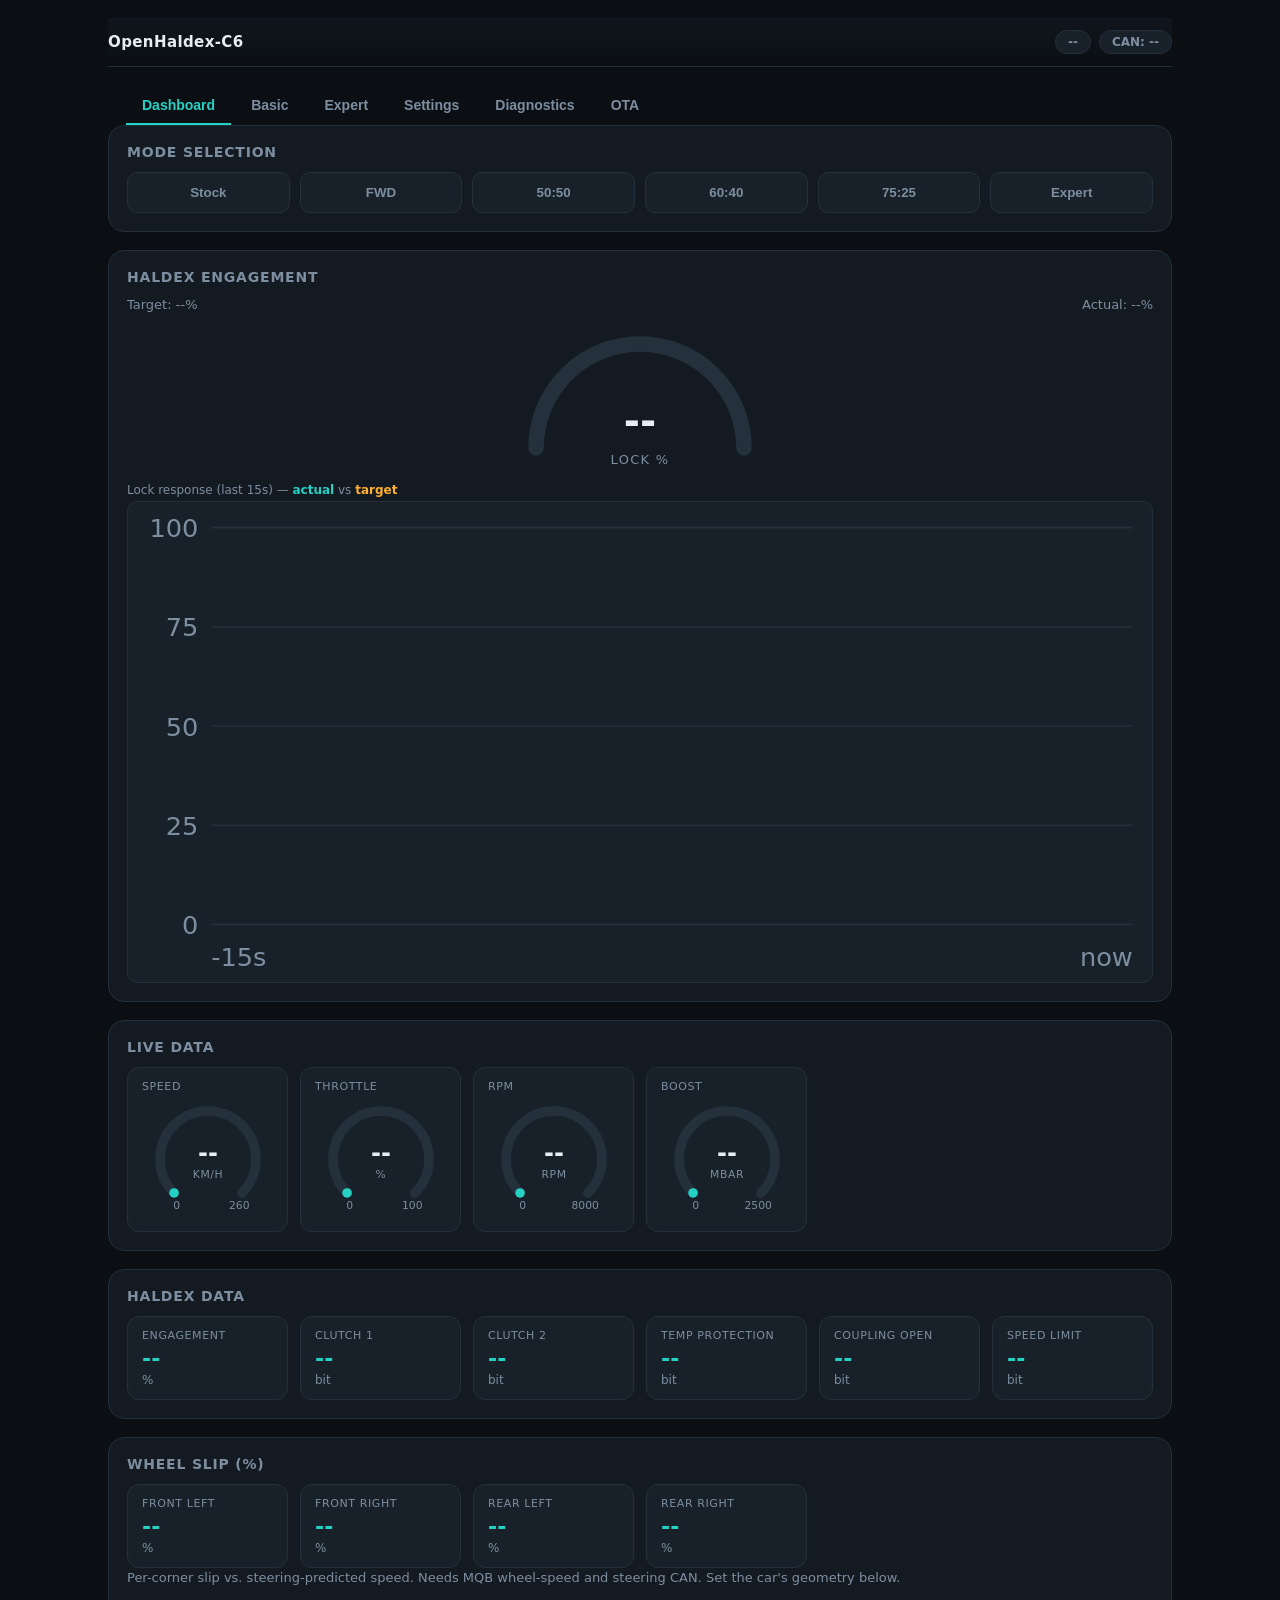
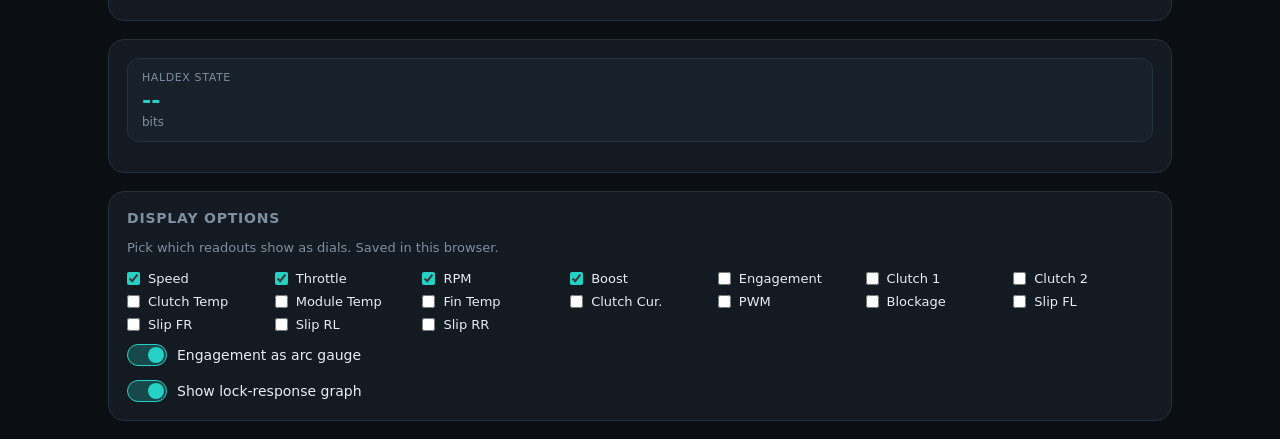
==== commit e088a264: "Dashboard: say why lock is being held at 0% Since 9.00.0 the Disengage Under/Above Speed and Minimum" ====
--- a/data/index.html
+++ b/data/index.html
@@ -9,7 +9,7 @@
     <meta http-equiv="Expires" content="0">
 
     <title>OpenHaldex-C6</title>
-    <link rel="stylesheet" href="style.css?v=20260920">
+    <link rel="stylesheet" href="style.css?v=20261019">
 
     <!-- Favicons -->
     <link rel="icon" type="image/png" sizes="16x16" href="favicon-16.png">
@@ -26,22 +26,6 @@
     <meta name="apple-mobile-web-app-status-bar-style" content="black-translucent">
     <meta name="apple-mobile-web-app-title" content="OpenHaldex">
 
-    <!-- iOS splash screens (shown briefly on launch from the home screen icon).
-         Covers the common current iPhone/iPad size classes; add more the same
-         way (device-width/device-height/-webkit-device-pixel-ratio) if a specific
-         device shows a blank flash instead. -->
-    <link rel="apple-touch-startup-image" href="splash-1170x2532.png"
-          media="(device-width: 390px) and (device-height: 844px) and (-webkit-device-pixel-ratio: 3) and (orientation: portrait)">
-    <link rel="apple-touch-startup-image" href="splash-1179x2556.png"
-          media="(device-width: 393px) and (device-height: 852px) and (-webkit-device-pixel-ratio: 3) and (orientation: portrait)">
-    <link rel="apple-touch-startup-image" href="splash-1284x2778.png"
-          media="(device-width: 428px) and (device-height: 926px) and (-webkit-device-pixel-ratio: 3) and (orientation: portrait)">
-    <link rel="apple-touch-startup-image" href="splash-1290x2796.png"
-          media="(device-width: 430px) and (device-height: 932px) and (-webkit-device-pixel-ratio: 3) and (orientation: portrait)">
-    <link rel="apple-touch-startup-image" href="splash-1536x2048.png"
-          media="(device-width: 768px) and (device-height: 1024px) and (-webkit-device-pixel-ratio: 2) and (orientation: portrait)">
-    <link rel="apple-touch-startup-image" href="splash-2048x2732.png"
-          media="(device-width: 1024px) and (device-height: 1366px) and (-webkit-device-pixel-ratio: 2) and (orientation: portrait)">
 </head>
 
 <body>
@@ -199,7 +183,7 @@
                         <div class="gauge-unit">%</div>
                     </div>
                 </div>
-                <p class="hint">Geometry-compensated per-corner slip vs. steering-predicted speed. Needs MQB wheel-speed + steering CAN. Geometry defaults are Audi TT Mk3 and want on-car calibration.</p>
+                <p class="hint">Per-corner slip vs. steering-predicted speed. Needs MQB wheel-speed and steering CAN. Set the car's geometry below.</p>
             </section>
 
             <section class="card" id="gen41Card" style="display:none;">
@@ -330,7 +314,7 @@
 
             <section class="card">
                 <h2>Display Options</h2>
-                <p class="hint">Choose which readouts show as dial gauges instead of numbers. Saved in this browser.</p>
+                <p class="hint">Pick which readouts show as dials. Saved in this browser.</p>
                 <div class="tile-opt-grid" id="gaugeCustomizer"></div>
                 <div class="toggle-group" style="margin-top:12px;">
                     <label class="toggle">
@@ -353,19 +337,22 @@
                 <select id="haldexGeneration" class="input-select">
                     <option value="1">Generation 1</option>
                     <option value="2">Generation 2</option>
+                    <option value="21">Generation 2 - Volvo P2 (Pre-Facelift)</option>
+                    <option value="3">Generation 3 - Volvo P2 (Facelift)</option>
                     <option value="4">Generation 4</option>
+                    <option value="41">Generation 4 - GM (Vauxhall / Opel)</option>
+                    <option value="43">Generation 4 - Volvo (P3)</option>
+                    <option value="44">Generation 4 - SAAB 9-3 XWD</option>
                     <option value="50">Generation 5 (0CQ)</option>
                     <option value="52">Generation 5 (0CQ VAQ)</option>
                     <option value="51">Generation 5 (0AY)</option>
-                    <option value="41">Generation 4 - GM/SAAB</option>
                 </select>
+                <p class="hint" id="genVolvoSaabHint" style="display:none;">Volvo and SAAB support is new: standalone only, with starting values to be confirmed from logs. CAN bus: <span id="canSpeedKbps">--</span> kbit/s. Changing to or from Volvo P2 (Pre-Facelift) switches the bus speed and restarts the controller.</p>
             </section>
 
             <section class="card" id="learnSection">
                 <h2>Learn Haldex</h2>
-                <p class="hint">Sweeps correction factors 0–100% and records actual Haldex engagement at each step,
-                    building a calibration table that replaces the formula. Car must be running with Haldex CAN active.
-                </p>
+                <p class="hint">Sweeps 0&ndash;100% and records actual engagement to build a calibration table. Engine running, Haldex CAN active.</p>
                 <p class="hint" id="learnStatusText">--</p>
                 <div class="learn-progress-wrap" id="learnProgressWrap" style="display:none;">
                     <div class="learn-progress-bar">
@@ -408,26 +395,20 @@
                         <span class="toggle-slider"></span>
                         <span class="toggle-label">Fix Hunting</span>
                     </label>
-                    <p class="hint">Enable only if the Haldex hunts at partial lock (e.g. 60/40 or 70/30) on a 554K controller.</p>
+                    <p class="hint">Only if the Haldex hunts at partial lock (e.g. 60/40) on a 554K controller.</p>
                 </div>
             </section>
 
             <section class="card" id="longLearnSection">
                 <h2>Long Learn</h2>
-                <p class="hint">Automates the manual add/remove-a-block loop. Turns <strong>every</strong> frame block for this
-                    generation on, then (Gen5 0CQ/VAQ) steps the Launch PWM Floor until the learn is smooth &mdash; it may jump on
-                    first engage (e.g. to 30%) but must then climb cleanly to 100%. It then removes each additional block one at a
-                    time: any block whose removal <em>affects</em> the learn goes back on (flagged if it was actually better without);
-                    one that makes no difference stays off. A final confirmation learn is
-                    stored against the resulting set. Allow 10&ndash;20 minutes with the car running and Haldex CAN active.
-                    Cancelling restores the previous blocks, floor and learn table.</p>
+                <p class="hint">Finds which frame blocks the Haldex actually needs. Engine running, Haldex CAN active, about 6&ndash;8 min. Cancel restores everything.</p>
                 <div class="toggle-group">
                     <label class="toggle">
                         <input type="checkbox" id="longLearnTestAll">
                         <span class="toggle-slider"></span>
-                        <span class="toggle-label">Also test the default (core) blocks</span>
-                    </label>
-                    <p class="hint">Off = the original edited set is kept as-is and only the transferred/additional blocks are bisected. On = every block is tested (longer, and can leave the Haldex with no lock command during a sweep).</p>
+                        <span class="toggle-label">Also test the lock-driven (core) blocks</span>
+                    </label>
+                    <p class="hint">On = also test the lock-control blocks. Slower, and lock can drop out during a sweep.</p>
                 </div>
                 <p class="hint" id="longLearnStatusText">--</p>
                 <div class="learn-progress-wrap" id="longLearnProgressWrap" style="display:none;">
@@ -468,7 +449,7 @@
                 </div>
 
                 <h3 class="subsection-title" style="margin-top:18px;">Chassis / car notes</h3>
-                <p class="hint">Free text saved on the unit and written into the exported report &mdash; chassis, Haldex part number, tyres, tune, anything that identifies this car.</p>
+                <p class="hint">Saved on the unit and included in the exported report: chassis, Haldex part no., tyres, tune.</p>
                 <textarea id="longLearnNotes" class="ll-notes" rows="3" maxlength="200" placeholder="e.g. 2015 Golf R Mk7, 0CQ 554K, 235/35R19, Stage 1"></textarea>
                 <div class="button-row">
                     <button class="btn-secondary" id="longLearnExport" type="button">Export report (.txt)</button>
@@ -477,7 +458,7 @@
 
             <section class="card" id="gen5CalibrationCard">
                 <h2>Gen 5 Lock Calibration</h2>
-                <p class="hint">Per-car tuning for Gen5 (0CQ/VAQ). Both apply only to Gen5 packing; defaults leave behaviour unchanged.</p>
+                <p class="hint">Gen5 (0CQ/VAQ) only. Defaults change nothing.</p>
 
                 <div class="cal-row">
                     <div class="cal-row-head">
@@ -486,7 +467,7 @@
                     </div>
                     <input type="range" id="bpkCeilingRange" min="10" max="500" step="5" value="220" class="slider cal-slider">
                 </div>
-                <p class="hint">BPK ceiling the spoof frame claims at full command. Not a strength dial — run a Learn and nudge until commanded lock matches delivered (Sent vs Returned on the 1:1 line). Only active with Fix Hunting on.</p>
+                <p class="hint">Torque ceiling claimed at full command. Not a strength dial: run a Learn and adjust until Sent matches Returned. Needs Fix Hunting on.</p>
                 <div class="button-row">
                     <button class="btn" id="bpkCeilingResetBtn" type="button">Reset to default (220 Nm)</button>
                 </div>
@@ -498,7 +479,7 @@
                     </div>
                     <input type="range" id="esp14MinFloorRange" min="0" max="100" step="5" value="0" class="slider cal-slider">
                 </div>
-                <p class="hint">Experimental. Raises the ESP_14 minimum clutch PWM while lock is commanded, for a firmer launch. 0% = off. Collapses off-throttle/FWD/coasting and is clamped below the commanded max.</p>
+                <p class="hint">Experimental. Raises the minimum clutch PWM while lock is commanded, for firmer launches. 0% = off.</p>
                 <div class="button-row">
                     <button class="btn" id="esp14MinFloorResetBtn" type="button">Reset to default (0 %)</button>
                 </div>
@@ -520,7 +501,7 @@
                         <option value="4">75:25</option>
                         <option value="5">Expert</option>
                     </select>
-                    <p class="hint">Use the Traction Control Signal (via. CAN) to force mode</p>
+                    <p class="hint">Force mode from the traction control button (CAN).</p>
 
                     <label class="toggle">
                         <input type="checkbox" id="hazardForceMode">
@@ -535,7 +516,7 @@
                         <option value="4">75:25</option>
                         <option value="5">Expert</option>
                     </select>
-                    <p class="hint">Use the Hazard Lights (via. CAN) to force mode</p>
+                    <p class="hint">Force mode from the hazard lights (CAN).</p>
 
                     <div class="brightness-row" style="margin-top:10px;">
                         <span class="toggle-label">Ext. Control</span>
@@ -554,7 +535,15 @@
                             <option value="5">Expert</option>
                         </select>
                     </div>
-                    <p class="hint">Press: each tap advances to the next mode. Hold: button held forces the selected mode; releasing reverts.</p>
+                    <p class="hint">Press: next mode. Hold: force the selected mode until released.</p>
+
+                    <label class="toggle" style="margin-top:10px;">
+                        <input type="checkbox" id="driveModeForce">
+                        <span class="toggle-slider"></span>
+                        <span class="toggle-label">Use Drive Mode to Force Mode</span>
+                    </label>
+                    <div id="driveModeForceTable"></div>
+                    <p class="hint">MQB only. Forces a mode from the car's drive mode select. N/A leaves the mode alone.</p>
 
                     <div class="brightness-row" style="margin-top:10px;">
                         <span class="toggle-label">Force Mode Priority</span>
@@ -567,7 +556,7 @@
                             <option value="5">Ext &gt; Hazard &gt; TC</option>
                         </select>
                     </div>
-                    <p class="hint">When multiple triggers are active simultaneously, the highest-priority one wins.</p>
+                    <p class="hint">If several triggers are active, the highest priority wins. Drive mode always comes last.</p>
                 </div>
             </section>
 
@@ -621,15 +610,34 @@
                         <span class="toggle-label">Broadcast over CAN</span>
                     </label>
                     <label class="toggle">
+                        <input type="checkbox" id="espNowEnabled">
+                        <span class="toggle-slider"></span>
+                        <span class="toggle-label">Gauges over WiFi (ESP-NOW)</span>
+                    </label>
+                    <label class="toggle">
+                        <input type="checkbox" id="espNowControl">
+                        <span class="toggle-slider"></span>
+                        <span class="toggle-label">Allow Gauges to Change Settings</span>
+                    </label>
+                    <p class="hint">Sends live data to can2gauge gauges over WiFi. With control allowed, a gauge can change mode and generation and run Learn (car stopped).</p>
+                    <div class="brightness-row" style="margin-top:10px;">
+                        <span class="toggle-label">Relay CAN Frames to Gauges</span>
+                        <select id="canRelay" class="input-select">
+                            <option value="0">Off</option>
+                            <option value="1">Every frame</option>
+                            <option value="2">Each ID up to 50 per second</option>
+                            <option value="3">Each ID up to 20 per second</option>
+                            <option value="4">Each ID up to 10 per second</option>
+                        </select>
+                    </div>
+                    <p class="hint">Sends every frame received from the car's CAN to can2gauge gauges over WiFi, so a gauge with power only - no CAN wire - reads the car as if it were wired: its CAN profile, the CAN monitor, DBC and user signals. A busy 500 kbit/s bus is around 2000 frames a second; if frames are lost, cap each ID's rate. It rides on the WiFi broadcast to gauges, so that has to be on too.</p>
+                    <p class="hint" id="canRelayStatus"></p>
+                    <label class="toggle">
                         <input type="checkbox" id="dangerZoneEnabled">
                         <span class="toggle-slider"></span>
                         <span class="toggle-label">Danger Zone (full-duty 50:50)</span>
                     </label>
-                    <p class="hint">On a full 50:50 request, demands maximum clutch duty by giving the Haldex no
-                        room to modulate. Maximum clamping force, but the <strong>Returned %</strong> will read
-                        <em>lower</em> (bench: ~99% pump duty and ~10.5 A, reporting in the 80s, versus ~56% duty
-                        reporting ~98% with this off) — the Haldex backs its own estimate off once the pressure
-                        relief valve opens. Increases pump load and current draw considerably. Off by default.</p>
+                    <p class="hint">On a full lock request, over-reports engine torque so the pump runs to the relief valve. Maximum clamping force, but <strong>Returned %</strong> reads lower (80s). Higher pump load and current.</p>
                     <label class="toggle">
                         <input type="checkbox" id="analyzerMode">
                         <span class="toggle-slider"></span>
@@ -645,8 +653,8 @@
                         <span class="toggle-slider"></span>
                         <span class="toggle-label">Enable Live Diagnostics</span>
                     </label>
-                    <p class="hint">Polls the Haldex ECU for live data using whatever generation is set (Gen5 = UDS; Gen2/4 = KWP2000/TP2.0). Requires Haldex CAN healthy.</p>
-                    <p class="hint">Note: Occupies the diagnostic channel — leave OFF when using VCDS or other diagnostic tools.</p>
+                    <p class="hint">Polls the Haldex for live data (Gen5: UDS, Gen2/4: KWP2000). Needs Haldex CAN.</p>
+                    <p class="hint">Uses the diagnostic channel. Turn off when using VCDS.</p>
                     <label class="toggle">
                         <input type="checkbox" id="disableOnboardButton">
                         <span class="toggle-slider"></span>
@@ -662,19 +670,19 @@
                         <span class="toggle-slider"></span>
                         <span class="toggle-label">Enable CAN Sleep</span>
                     </label>
-                    <p class="hint">After 5 min idle with no WiFi clients and both CAN buses silent, sleep until a CAN frame arrives. The first wake frame may be lost.</p>
+                    <p class="hint">Sleeps after 5 min with no WiFi clients and the bus below the wake threshold. Wakes when it rises above; the first frame may be missed.</p>
                     <label class="toggle">
                         <input type="checkbox" id="canSleepAggressive">
                         <span class="toggle-slider"></span>
                         <span class="toggle-label">Enable CAN Sleep (Aggressive)</span>
                     </label>
-                    <p class="hint">Additionally parks the CAN transceivers in standby while sleeping, drops CPU freq. to 10MHz, and lowers WiFi AP TX power. Bus activity wakes the transceivers via GPIO interrupt within microseconds; a 2s safety-net probe runs as backup.</p>
+                    <p class="hint">Also puts the CAN transceivers in standby, drops the CPU to 10 MHz and lowers WiFi power while asleep.</p>
                     <label class="toggle">
                         <input type="checkbox" id="benchMode">
                         <span class="toggle-slider"></span>
                         <span class="toggle-label">Bench Mode</span>
                     </label>
-                    <p class="hint">Keeps the WiFi up indefinitely while bench testing over USB with no harness connected, overriding CAN sleep above. Self-clears the moment real CAN traffic is seen on either bus (i.e. once actually harnessed to a car), so it is safe to leave on &mdash; but turn it off once you're done tuning a permanent install.</p>
+                    <p class="hint">Keeps WiFi on for bench testing with no car connected. Switches itself off as soon as CAN traffic is seen.</p>
                     <p class="hint" id="benchModeStatus">--</p>
                     <div class="brightness-row">
                         <span class="toggle-label">LP Wake Threshold</span>
@@ -683,7 +691,8 @@
                             <span id="lpWakeThresholdFpsValue">1100</span> fps
                         </div>
                     </div>
-                    <p class="hint">OEM: chassis bus fps to confirm ignition-on. Standalone: Haldex bus fps. Parked = 0 fps.</p>
+                    <p class="hint" id="sleepCalStatus" hidden></p>
+                    <p class="hint">OEM: chassis bus fps. Standalone: Haldex bus fps. Parked = 0.</p>
                     <div class="brightness-row">
                         <span class="toggle-label">Live Frame Rate</span>
                         <div class="brightness-controls">
@@ -706,7 +715,7 @@
         <div class="page" id="basic-page">
             <section class="card">
                 <h2>Disengage Under Speed (km/h)</h2>
-                <p class="hint">Use this to disable ANY lock BELOW a certain speed (for car parks etc)</p>
+                <p class="hint">No lock below this speed (car parks etc.).</p>
 
                 <div class="slider-container">
                     <input type="range" id="disengageUnderSpeedRange" min="0" max="300" value="120" class="slider">
@@ -716,7 +725,7 @@
 
             <section class="card">
                 <h2>Disengage Above Speed (km/h)</h2>
-                <p class="hint">Use this to disable ANY lock ABOVE a certain speed (for highways etc)</p>
+                <p class="hint">No lock above this speed (motorways etc.).</p>
 
                 <div class="slider-container">
                     <input type="range" id="disengageAboveSpeedRange" min="0" max="300" value="120" class="slider">
@@ -726,7 +735,7 @@
 
             <section class="card">
                 <h2>Minimum Throttle Before Lock (%)</h2>
-                <p class="hint">Use this to disable ANY lock BELOW a certain throttle (for car parks etc)</p>
+                <p class="hint">No lock below this throttle.</p>
 
                 <div class="slider-container">
                     <input type="range" id="disableThrottleRange" min="0" max="100" value="15" class="slider">
@@ -736,7 +745,7 @@
 
             <section class="card">
                 <h2>Lock Release Rate (%/s)</h2>
-                <p class="hint">Controls how quickly the lock target decays when releasing throttle or changing mode. Higher = faster release. Lock-up is always instantaneous. Disable for instant release (legacy behaviour).</p>
+                <p class="hint">How fast lock fades when lifting off or changing mode. Higher = faster. Lock-up is always instant. Off = instant release.</p>
 
                 <div class="toggle-group">
                     <label class="toggle">
@@ -771,14 +780,14 @@
 
             <section class="card">
                 <h2>Lock Map Surface</h2>
-                <p class="hint">Read-only 3D view of the lock table — speed and throttle on the ground, lock % as height. The dot rides the live operating point. Editing the grid above redraws it.</p>
+                <p class="hint">3D view of the lock table. The dot is the live operating point.</p>
                 <div class="tune-chart" id="tuneChart"></div>
                 <div class="chart-legend" id="tuneChartLegend"></div>
             </section>
 
             <section class="card" id="steeringScaleCard">
                 <h2>Steering-Angle Lock Scale</h2>
-                <p class="hint">Reduces overall lock as steering-wheel angle increases (FWD bias). 100% = full lock. Applies to Gen2, Gen4, Gen5 (0CQ) and VAQ.</p>
+                <p class="hint">Reduces lock as steering angle increases. 100% = full lock. Gen2, Gen4, Gen5 (0CQ) and VAQ.</p>
                 <div class="toggle-group">
                     <label class="toggle">
                         <input type="checkbox" id="steeringScaleEnabled" checked>
@@ -795,7 +804,7 @@
 
             <section class="card" id="vehicleGeometryCard">
                 <h2>Vehicle Geometry</h2>
-                <p class="hint">Used for the geometry-compensated per-corner slip calculation (feeds the per-wheel slip readout and Steering-Angle Lock Scale above). Defaults are Audi TT Mk3 - enter the real figures for your car for accurate results. Changing these does not affect any other mode or lock target.</p>
+                <p class="hint">Used for per-wheel slip and Steering-Angle Lock Scale. Defaults are Audi TT Mk3; enter your car's figures.</p>
                 <div class="form-group">
                     <label for="slipWheelbaseMm">Wheelbase (mm)</label>
                     <input type="number" id="slipWheelbaseMm" min="0" max="4000" step="1" class="input-number">
@@ -876,6 +885,37 @@
             </section>
 
             <section class="card">
+                <h2>Drive Mode</h2>
+                <p class="hint">The car's drive mode select (MQB). Read from the gateway's Charisma frames once a second.</p>
+                <div class="diag-grid">
+                    <div class="diag-item">
+                        <span class="diag-label">Drive Profile:</span>
+                        <span class="diag-value" id="diagDriveProfile">--</span>
+                    </div>
+                    <div class="diag-item">
+                        <span class="diag-label">Read From:</span>
+                        <span class="diag-value" id="diagDriveSource">--</span>
+                    </div>
+                    <div class="diag-item">
+                        <span class="diag-label">Car Asks Haldex For:</span>
+                        <span class="diag-value" id="diagDriveHaldexRequest">--</span>
+                    </div>
+                    <div class="diag-item">
+                        <span class="diag-label">Car Asks VAQ For:</span>
+                        <span class="diag-value" id="diagDriveVaqRequest">--</span>
+                    </div>
+                    <div class="diag-item">
+                        <span class="diag-label">Haldex Reports:</span>
+                        <span class="diag-value" id="diagDriveHaldexReport">--</span>
+                    </div>
+                    <div class="diag-item">
+                        <span class="diag-label">Forcing:</span>
+                        <span class="diag-value" id="diagDriveForcing">--</span>
+                    </div>
+                </div>
+            </section>
+
+            <section class="card">
                 <h2>Brake / Handbrake Signals</h2>
                 <div class="diag-grid">
                     <div class="diag-item">
@@ -908,7 +948,7 @@
 
             <section class="card">
                 <h2>Frame Editing (Advanced)</h2>
-                <p class="hint">Enable or disable editing of individual CAN frames in normal (non-standalone) mode. Unchecking a frame leaves the car's original frame untouched (clean passthrough). Use this to bisect which edited frame upsets the learn procedure. Changes apply immediately and are saved. Only affects the selected Haldex generation.</p>
+                <p class="hint">Choose which frames are edited in normal mode. Unticked frames pass through untouched. Saved immediately, current generation only.</p>
                 <div id="frameEditList" class="frame-edit-list">
                     <p class="hint">Not available for this generation.</p>
                 </div>
@@ -919,7 +959,7 @@
 
             <section class="card">
                 <h2>WiFi Name (SSID)</h2>
-                <p class="hint">Change the access-point name broadcast by the controller. 1&ndash;32 printable ASCII characters. Saving restarts the AP &mdash; you will need to reconnect.</p>
+                <p class="hint">1&ndash;32 printable characters. Saving restarts the AP; reconnect afterwards.</p>
                 <p class="hint" id="wifiSsidStatus">--</p>
                 <div class="wifi-password-row">
                     <input type="text" id="wifiSsidInput" placeholder="OpenHaldex-C6" class="input-wifi-password" maxlength="32" autocomplete="off" spellcheck="false">
@@ -932,7 +972,7 @@
 
             <section class="card">
                 <h2>WiFi Password</h2>
-                <p class="hint">Set a WPA2 password (min. 8 characters) to secure the access point. Leave blank to keep an open network. Long-pressing the mode button always resets back to open.</p>
+                <p class="hint">WPA2, 8+ characters. Blank = open network. Long-press the mode button to reset to open.</p>
                 <p class="hint" id="wifiPasswordStatus">--</p>
                 <div class="wifi-password-row">
                     <input type="password" id="wifiPasswordInput" placeholder="No password (open network)" class="input-wifi-password" maxlength="64" autocomplete="new-password">
@@ -946,7 +986,7 @@
 
             <section class="card">
                 <h2>Home WiFi (Bridge Mode)</h2>
-                <p class="hint">Optional: also join a home or garage WiFi network as a client. The controller's own access point keeps running either way &mdash; this just makes it reachable (and lets you run backups) from a phone or laptop already on that network, without switching WiFi. Leave blank to disable. The controller still sleeps after 5 minutes without CAN traffic unless Bench Mode is on, and it only looks for the home network for 20&nbsp;s after starting, then once every 5 minutes, so it can't disturb the AP while you're away from home.</p>
+                <p class="hint">Optional. Also joins your home/garage WiFi so the unit is reachable from that network; the AP stays on. Blank = off. Retries every 5 min.</p>
                 <p class="hint" id="wifiStaStatus">--</p>
                 <div class="wifi-password-row">
                     <input type="text" id="wifiStaSsidInput" placeholder="Home network name" class="input-wifi-password" maxlength="32" autocomplete="off" spellcheck="false" list="wifiStaSsidList">
@@ -964,8 +1004,23 @@
             </section>
 
             <section class="card">
+                <h2>Bluetooth (DashCAN App)</h2>
+                <p class="hint">Lets the DashCAN app show live data and change mode over Bluetooth. The first phone pairs without a code; others need the code below. Off when parked.</p>
+                <label class="toggle">
+                    <input type="checkbox" id="bleEnabled">
+                    <span class="toggle-slider"></span>
+                    <span class="toggle-label">Enable Bluetooth</span>
+                </label>
+                <p class="hint" id="bleStatus">--</p>
+                <p class="hint" id="blePairing">--</p>
+                <div class="wifi-controls">
+                    <button class="btn-secondary" id="bleForget">Forget Paired Phones</button>
+                </div>
+            </section>
+
+            <section class="card">
                 <h2>Backup &amp; Restore</h2>
-                <p class="hint">Export the Expert tune, steering scale, frame edits, settings and WiFi name to a JSON file. Do this before a firmware update &mdash; an update can wipe on-device settings. Import brings everything back in one go. WiFi passwords are never written to the file; you'll be asked to re-enter them once after importing if any were set.</p>
+                <p class="hint">Exports tune, steering scale, frame edits and settings to a file. Do this before a firmware update. Passwords aren't exported; you'll re-enter them after import.</p>
                 <p class="hint" id="backupStatus">--</p>
                 <div class="wifi-controls">
                     <button class="btn-secondary" id="backupExport">Export Config</button>
@@ -1021,8 +1076,7 @@
             <section class="card">
                 <h2>Update Safety</h2>
                 <div class="sysgrid" id="otaSafety"></div>
-                <p class="hint">Firmware updates are blocked while the vehicle is moving or the CAN
-                    bus is unhealthy. This is a safety feature and cannot be overridden.</p>
+                <p class="hint">Updates are blocked while moving or with CAN unhealthy.</p>
             </section>
             <!-- Guided update straight from GitHub. Needs internet in this
                  browser while it can still reach the controller: controller on
@@ -1034,19 +1088,8 @@
                     <div><span>Latest</span><strong id="updLatest">--</strong></div>
                     <div><span>Status</span><strong id="updState">Not checked</strong></div>
                 </div>
-                <p class="hint">This browser needs internet while it can still reach the controller: join the
-                    controller to your router in <a href="#otaWifiStaCard" id="updGoBridge">Home WiFi</a> below, put this
-                    phone on the same network and open the address that card shows. On the OpenHaldex‑C6 access point
-                    alone most phones drop mobile data. Keep this page open until the device has rebooted.</p>
+                <p class="hint">This phone needs internet while reaching the controller: join the controller to your router under <a href="#otaWifiStaCard" id="updGoBridge">Home WiFi</a>, put this phone on the same network and open the address shown. Keep this page open until it reboots.</p>
                 <div class="input-group">
-                    <label for="updSource">Release source</label>
-                    <select id="updSource" class="input-select">
-                        <option value="fork">louij2 fork (this firmware)</option>
-                        <option value="forbes">Forbes Automotive (official)</option>
-                    </select>
-                </div>
-                <p class="hint" id="updSourceHint" hidden></p>
-                <div class="input-group" id="updChannelGroup">
                     <label for="updChannel">Update channel</label>
                     <select id="updChannel" class="input-select">
                         <option value="stable">Stable - published releases</option>
@@ -1087,9 +1130,7 @@
                  so the router can be joined from here without leaving the tab. -->
             <section class="card" id="otaWifiStaCard">
                 <h2>Home WiFi (Bridge Mode)</h2>
-                <p class="hint">Join the controller to your home or garage router; its own access point keeps running.
-                    Once it shows <em>Connected</em>, put this phone on the same network, open the address shown and
-                    press <strong>Check for updates</strong> again.</p>
+                <p class="hint">Join the controller to your router (the AP stays on). Once <em>Connected</em>, put this phone on the same network, open the address shown and press <strong>Check for updates</strong> again.</p>
                 <p class="hint" id="otaWifiStaStatus">--</p>
                 <div class="wifi-password-row">
                     <input type="text" id="otaWifiStaSsidInput" placeholder="Home network name" class="input-wifi-password" maxlength="32" autocomplete="off" spellcheck="false" list="otaWifiStaSsidList">
@@ -1107,12 +1148,7 @@
             </section>
             <section class="card">
                 <h2>Update from Files</h2>
-                <p class="hint">No internet needed here. Download <code>littlefs.bin</code> and <code>firmware.bin</code>
-                    from the newest <code>V…</code> folder in
-                    <a href="https://github.com/Forbes-Automotive/OpenHaldex-C6/tree/main/Releases" target="_blank"
-                        rel="noopener">Releases on GitHub</a>, then upload them here: <strong>Filesystem</strong>
-                    (littlefs.bin, the web interface) first, then <strong>Firmware</strong> (firmware.bin). The device
-                    reboots once the firmware upload completes.</p>
+                <p class="hint">No internet needed. Get <code>littlefs.bin</code> and <code>firmware.bin</code> from the newest folder in <a href="https://github.com/Forbes-Automotive/OpenHaldex-C6/tree/main/Releases" target="_blank" rel="noopener">Releases</a>. Upload <strong>Filesystem</strong> first, then <strong>Firmware</strong>.</p>
                 <div class="ota-steps" id="otaSteps">
                     <div class="ota-step" data-step="filesystem"><span class="ota-step-num">1</span> Filesystem</div>
                     <div class="ota-step" data-step="firmware"><span class="ota-step-num">2</span> Firmware</div>
@@ -1139,10 +1175,10 @@
             </section>
         </div>
 
-        <script src="./app.js?v=20260920" type="text/javascript"></script>
+        <script src="./app.js?v=20261019" type="text/javascript"></script>
         <!-- The device now serves app.js/style.css with Cache-Control: no-cache
              (ETag revalidation), so this ?v= no longer needs bumping. It was
              changed once to escape the year-long cache older builds handed out. -->
 </body>
 
-</html>+</html>
--- a/data/style.css
+++ b/data/style.css
@@ -0,0 +1,977 @@
+/*
+  Forbes Automotive — shared UI theme (Ignitron design language)
+  ---------------------------------------------------------------
+  Single canonical stylesheet copied verbatim into every product's data/
+  folder so all projects look identical. Based on the IgnitronUSB dashboard.
+
+  Status colours (indented "chip" headers):
+    .chip.ok  / green  -> on / active / healthy
+    .chip.off / red    -> off / inactive
+    .chip.warn/ yellow -> warning / degraded
+    .chip     (none)   -> neutral / no data
+
+  This file is a superset: it styles the Ignitron vocabulary
+  (topbar/brand, tabs/tab/tabpanel, card, tile, chip, gauge, sysgrid) AND
+  keeps aliases for the class names the individual projects already use
+  (nav-tabs/nav-tab, page, status-badge, status-grid, info-grid, live-data-*,
+  form-group, input-group, slider) so markup stays portable.
+*/
+
+:root {
+  --bg: #0b0f14;
+  --panel: #131a22;
+  --panel-2: #182129;
+  --line: #24303b;
+  --text: #e6edf3;
+  --muted: #7d8ea0;
+  --accent: #24d1c4;
+  --accent-2: #ffb02e;
+  --danger: #ff4d5e;
+  --ok: #3fd07f;
+  /* aliases so projects referencing these names inherit the shared palette */
+  --success: #3fd07f;
+  --warning: #ffb02e;
+  --primary: #24d1c4;
+  --secondary: #ffb02e;
+  --text-dim: #7d8ea0;
+}
+
+* { box-sizing: border-box; margin: 0; padding: 0; }
+
+html, body {
+  background: var(--bg);
+  color: var(--text);
+  font-family: "Segoe UI", Roboto, system-ui, sans-serif;
+  -webkit-font-smoothing: antialiased;
+  min-height: 100%;
+}
+
+/* --- top bar / banner (no icon) ----------------------------------------- */
+.topbar {
+  display: flex;
+  align-items: center;
+  justify-content: space-between;
+  padding: 8px 18px;
+  background: linear-gradient(180deg, #10161d, #0b0f14);
+  border-bottom: 1px solid var(--line);
+  position: sticky;
+  top: 0;
+  z-index: 10;
+}
+.topbar h1, .brand {
+  font-weight: 700;
+  letter-spacing: 0.4px;
+  font-size: 15px;
+  color: var(--text);
+}
+
+.status, .badge-row, .status-bar {
+  display: flex;
+  align-items: center;
+  gap: 8px;
+  font-size: 13px;
+  color: var(--muted);
+  flex-wrap: wrap;
+}
+.status .meta { margin-left: 6px; font-variant-numeric: tabular-nums; }
+
+.dot {
+  width: 10px; height: 10px; border-radius: 50%;
+  background: var(--danger);
+  box-shadow: 0 0 8px var(--danger);
+  transition: background .2s, box-shadow .2s;
+}
+.dot.live { background: var(--ok); box-shadow: 0 0 8px var(--ok); }
+
+/* status badges (project header pills) */
+.badge, .status-badge {
+  background: var(--panel-2);
+  border: 1px solid var(--line);
+  border-radius: 999px;
+  padding: 4px 12px;
+  font-size: 12px;
+  font-weight: 600;
+  color: var(--muted);
+}
+.status-badge.connected, .badge.connected, .status-badge.ok { color: var(--ok); border-color: rgba(63,208,127,.5); }
+.status-badge.error, .badge.error, .status-badge.danger { color: var(--danger); border-color: rgba(255,77,94,.5); }
+.status-badge.warn, .badge.warn { color: var(--accent-2); border-color: rgba(255,176,46,.5); }
+
+/* --- inline status pills (green=good/on, red=bad/off, orange=unavailable) */
+.pill {
+  display: inline-block;
+  padding: 3px 12px;
+  border-radius: 999px;
+  font-size: 12px;
+  font-weight: 700;
+  border: 1px solid var(--line);
+  background: var(--panel-2);
+  color: var(--muted);
+}
+.pill.ok   { color: var(--ok); border-color: rgba(63,208,127,.5); background: rgba(63,208,127,.12); }
+.pill.bad  { color: var(--danger); border-color: rgba(255,77,94,.5); background: rgba(255,77,94,.12); }
+.pill.warn { color: var(--accent-2); border-color: rgba(255,176,46,.5); background: rgba(255,176,46,.12); }
+
+/* --- tabs --------------------------------------------------------------- */
+.tabs, .nav-tabs {
+  display: flex;
+  gap: 4px;
+  max-width: 1100px;
+  margin: 0 auto;
+  padding: 12px 18px 0;
+  flex-wrap: wrap;
+}
+.tab, .nav-tab {
+  background: transparent;
+  color: var(--muted);
+  border: none;
+  border-bottom: 2px solid transparent;
+  padding: 10px 16px;
+  font-size: 14px;
+  font-weight: 600;
+  cursor: pointer;
+  transition: color .2s, border-color .2s;
+}
+.tab:hover, .nav-tab:hover { color: var(--text); }
+.tab.active, .nav-tab.active { color: var(--accent); border-bottom-color: var(--accent); }
+
+/* --- layout / panels ---------------------------------------------------- */
+main, .container {
+  max-width: 1100px;
+  margin: 0 auto;
+  padding: 18px;
+}
+.container > header { /* projects that wrap header in .container */
+  display: flex;
+  align-items: center;
+  justify-content: space-between;
+  padding: 12px 0;
+  margin-bottom: 8px;
+  border-bottom: 1px solid var(--line);
+}
+.tabpanel, .page {
+  display: none;
+  flex-direction: column;
+  gap: 18px;
+}
+.tabpanel.active, .page.active { display: flex; }
+/* MFSW uses .panel for tab content */
+.panel { display: none; flex-direction: column; gap: 18px; }
+.panel.active { display: flex; }
+
+/* --- hero gauge --------------------------------------------------------- */
+.hero {
+  display: flex;
+  justify-content: center;
+  background: radial-gradient(120% 120% at 50% 0%, var(--panel-2), var(--panel));
+  border: 1px solid var(--line);
+  border-radius: 18px;
+  padding: 10px;
+}
+.gauge-lg { width: 100%; max-width: 460px; height: 300px; }
+
+.grid {
+  display: grid;
+  grid-template-columns: repeat(4, 1fr);
+  gap: 14px;
+}
+.grid .gauge {
+  width: 100%;
+  height: 180px;
+  background: var(--panel);
+  border: 1px solid var(--line);
+  border-radius: 16px;
+}
+
+/* --- cards -------------------------------------------------------------- */
+.card {
+  background: var(--panel);
+  border: 1px solid var(--line);
+  border-radius: 16px;
+  padding: 18px;
+}
+.card h2 {
+  font-size: 14px;
+  font-weight: 600;
+  text-transform: uppercase;
+  letter-spacing: .8px;
+  color: var(--muted);
+  margin-bottom: 12px;
+}
+.value-inline, .value-name { color: var(--accent); }
+.hint, .ota-hint { color: var(--muted); font-size: 13px; line-height: 1.5; margin-bottom: 14px; }
+.hint code {
+  background: var(--panel-2);
+  border: 1px solid var(--line);
+  border-radius: 5px;
+  padding: 1px 5px;
+  font-size: 12px;
+}
+
+/* --- tiles / value read-outs -------------------------------------------- */
+.tiles {
+  display: grid;
+  grid-template-columns: repeat(auto-fill, minmax(150px, 1fr));
+  gap: 12px;
+}
+.tile {
+  background: var(--panel);
+  border: 1px solid var(--line);
+  border-radius: 14px;
+  padding: 14px 16px;
+}
+.tile .label, .label { color: var(--muted); font-size: 12px; text-transform: uppercase; letter-spacing: .6px; }
+.tile .value, .value {
+  font-size: 30px; font-weight: 700; margin-top: 6px;
+  font-variant-numeric: tabular-nums;
+  color: var(--accent);
+}
+.tile .value.warn, .value.warn { color: var(--accent-2); }
+.tile .value.alarm, .value.alarm, .value.off { color: var(--danger); }
+.tile .value.on, .value.on { color: var(--ok); }
+.tile .unit, .unit { font-size: 14px; color: var(--muted); margin-left: 4px; font-weight: 400; }
+
+/* generic grids used by the projects */
+.grid-2 { display: grid; grid-template-columns: repeat(2, 1fr); gap: 12px; }
+.grid-3 { display: grid; grid-template-columns: repeat(3, 1fr); gap: 12px; }
+.gauge-grid, .status-grid, .info-grid, .live-data-grid {
+  display: grid;
+  grid-template-columns: repeat(auto-fill, minmax(150px, 1fr));
+  gap: 12px;
+}
+.gauge, .status-item, .info-item, .live-data-item {
+  background: var(--panel-2);
+  border: 1px solid var(--line);
+  border-radius: 12px;
+  padding: 12px 14px;
+  text-align: left;
+}
+.gauge-label, .status-label, .info-label, .live-data-label {
+  color: var(--muted); font-size: 11px; text-transform: uppercase; letter-spacing: .6px;
+}
+.gauge-value, .status-value, .info-value, .live-data-value {
+  font-size: 22px; font-weight: 700; margin-top: 4px;
+  font-variant-numeric: tabular-nums; color: var(--accent);
+}
+.gauge-unit { color: var(--muted); font-size: 12px; margin-top: 2px; }
+.status-value.on, .status-value.ok, .live-data-value.on { color: var(--ok); }
+.status-value.off, .status-value.error, .live-data-value.off { color: var(--danger); }
+.status-value.warn { color: var(--accent-2); }
+
+/* --- chips (indented status headers, green=on / red=off / yellow=warn) -- */
+.sysgrid {
+  display: grid;
+  grid-template-columns: repeat(auto-fill, minmax(150px, 1fr));
+  gap: 12px;
+}
+.chip {
+  background: var(--panel-2);
+  border: 1px solid var(--line);
+  border-left: 3px solid var(--line);
+  border-radius: 12px;
+  padding: 10px 12px;
+}
+.chip .k { color: var(--muted); font-size: 11px; text-transform: uppercase; letter-spacing: .6px; }
+.chip .v { font-size: 18px; font-weight: 700; margin-top: 4px; font-variant-numeric: tabular-nums; }
+.chip.ok   { border-left-color: var(--ok); }
+.chip.on   { border-left-color: var(--ok); }
+.chip.warn { border-left-color: var(--accent-2); }
+.chip.off,
+.chip.danger { border-left-color: var(--danger); }
+
+/* --- toggle switches ---------------------------------------------------- */
+.settings { margin-top: 16px; display: flex; flex-direction: column; gap: 12px; }
+.sw { display: flex; align-items: center; gap: 10px; cursor: pointer; font-size: 14px; user-select: none; }
+.sw input { position: absolute; opacity: 0; width: 0; height: 0; }
+.sw .track {
+  position: relative;
+  width: 40px; height: 22px;
+  background: var(--panel-2);
+  border: 1px solid var(--line);
+  border-radius: 22px;
+  transition: background .2s, border-color .2s;
+  flex: none;
+}
+.sw .track::after {
+  content: "";
+  position: absolute;
+  top: 2px; left: 2px;
+  width: 16px; height: 16px;
+  border-radius: 50%;
+  background: var(--muted);
+  transition: transform .2s, background .2s;
+}
+.sw input:checked + .track { background: rgba(36, 209, 196, .25); border-color: var(--accent); }
+.sw input:checked + .track::after { transform: translateX(18px); background: var(--accent); }
+.sw .lbl { color: var(--text); }
+.sw-inline { margin-bottom: 14px; }
+
+/* --- toggle-group (stacked switches with optional nested sub-controls) -- */
+.toggle-group {
+  display: flex;
+  flex-direction: column;
+  gap: 14px;
+}
+.toggle {
+  display: flex;
+  align-items: center;
+  gap: 10px;
+  cursor: pointer;
+  user-select: none;
+  font-size: 14px;
+}
+.toggle input { position: absolute; opacity: 0; width: 0; height: 0; }
+.toggle-slider {
+  position: relative;
+  width: 40px; height: 22px;
+  background: var(--panel-2);
+  border: 1px solid var(--line);
+  border-radius: 22px;
+  flex: none;
+  transition: background .2s, border-color .2s;
+}
+.toggle-slider::after {
+  content: "";
+  position: absolute;
+  top: 2px; left: 2px;
+  width: 16px; height: 16px;
+  border-radius: 50%;
+  background: var(--muted);
+  transition: transform .2s, background .2s;
+}
+.toggle input:checked + .toggle-slider { background: rgba(36, 209, 196, .25); border-color: var(--accent); }
+.toggle input:checked + .toggle-slider::after { transform: translateX(18px); background: var(--accent); }
+.toggle-label { color: var(--text); }
+/* everything that isn't a switch itself (hints, selects, sub-rows) is
+   indented so it reads as a nested child of the toggle above it */
+.toggle-group > *:not(.toggle) { margin-left: 50px; }
+
+/* --- forms -------------------------------------------------------------- */
+.field, .form-group, .input-group {
+  display: flex;
+  flex-direction: column;
+  gap: 6px;
+  margin-bottom: 14px;
+  font-size: 13px;
+  color: var(--muted);
+}
+.field > span { font-weight: 600; }
+.field em { font-style: normal; color: var(--muted); font-weight: 400; }
+label { color: var(--muted); font-size: 13px; }
+.form-grid, .form-group { display: grid; gap: 12px; }
+input[type="text"], input[type="password"], input[type="number"], select, textarea {
+  background: var(--panel-2);
+  border: 1px solid var(--line);
+  border-radius: 10px;
+  padding: 10px 12px;
+  color: var(--text);
+  font-size: 15px;
+  font-family: inherit;
+  width: 100%;
+}
+input:focus, select:focus, textarea:focus { outline: none; border-color: var(--accent); }
+input[type="checkbox"] { width: auto; accent-color: var(--accent); }
+/* indented selects sit 50px in (see .toggle-group indent) — trim width so
+   they stay inside the card instead of overflowing by the indent amount */
+.toggle-group > select { width: calc(100% - 50px); }
+
+/* range sliders */
+input[type="range"], .slider, .slider-inline {
+  -webkit-appearance: none;
+  appearance: none;
+  width: 100%;
+  height: 6px;
+  border-radius: 6px;
+  background: var(--panel-2);
+  border: 1px solid var(--line);
+}
+input[type="range"]::-webkit-slider-thumb, .slider::-webkit-slider-thumb, .slider-inline::-webkit-slider-thumb {
+  -webkit-appearance: none;
+  appearance: none;
+  width: 18px; height: 18px;
+  border-radius: 50%;
+  background: var(--accent);
+  cursor: pointer;
+  border: none;
+}
+input[type="range"]::-moz-range-thumb, .slider::-moz-range-thumb, .slider-inline::-moz-range-thumb {
+  width: 18px; height: 18px;
+  border-radius: 50%;
+  background: var(--accent);
+  cursor: pointer;
+  border: none;
+}
+.brightness-row { display: flex; align-items: center; gap: 12px; }
+.brightness-controls {
+  display: flex;
+  align-items: center;
+  gap: 8px;
+  flex: 1;
+  color: var(--accent);
+  font-weight: 600;
+  font-size: 13px;
+}
+.slider-inline { flex: 1; width: auto; }
+
+/* Gen5 calibration rows: label + value on one line, full-width slider below.
+   touch-action: pan-y lets a vertical page scroll pass through the thumb
+   instead of dragging the value. */
+.cal-row { padding: 6px 0 2px; }
+.cal-row-head { display: flex; align-items: center; justify-content: space-between; gap: 12px; margin-bottom: 8px; }
+.cal-row-value { color: var(--accent); font-weight: 600; font-size: 13px; white-space: nowrap; }
+.cal-slider { display: block; width: 100%; touch-action: pan-y; }
+
+/* --- buttons ------------------------------------------------------------ */
+.btn, .btn-secondary, button.btn {
+  background: var(--panel-2);
+  color: var(--text);
+  border: 1px solid var(--line);
+  border-radius: 10px;
+  padding: 11px 18px;
+  font-size: 13px;
+  font-weight: 600;
+  cursor: pointer;
+  transition: border-color .2s, background .2s;
+}
+.btn:hover, .btn-secondary:hover { border-color: var(--accent); background: #1c2731; }
+.btn:active, .btn-secondary:active { transform: translateY(1px); }
+.actions, .button-row { display: flex; align-items: center; gap: 12px; margin-top: 6px; flex-wrap: wrap; }
+.msg { font-size: 13px; }
+.msg.ok { color: var(--ok); }
+.msg.err { color: var(--danger); }
+.btn.primary { border-color: var(--accent); color: var(--accent); }
+.btn.primary:hover { background: rgba(36, 209, 196, .12); }
+.btn.danger { border-color: var(--danger); color: var(--danger); }
+.btn.danger:hover { background: rgba(255, 77, 94, .12); }
+.danger-card { border-color: rgba(255, 77, 94, .35); }
+
+/* --- segmented control -------------------------------------------------- */
+.seg {
+  display: inline-flex;
+  background: var(--panel-2);
+  border: 1px solid var(--line);
+  border-radius: 10px;
+  padding: 3px;
+  margin-bottom: 10px;
+}
+.seg-btn {
+  background: transparent;
+  color: var(--muted);
+  border: none;
+  border-radius: 8px;
+  padding: 8px 18px;
+  font-size: 13px;
+  font-weight: 600;
+  cursor: pointer;
+  transition: background .2s, color .2s;
+}
+.seg-btn:hover { color: var(--text); }
+.seg-btn.active { background: rgba(36, 209, 196, .18); color: var(--accent); }
+
+/* --- monospace / logs --------------------------------------------------- */
+.mono, .can-frame, .mono-block .mono {
+  font-family: "Cascadia Code", Consolas, monospace;
+  font-size: 13px;
+  color: var(--text);
+  background: var(--panel-2);
+  border: 1px solid var(--line);
+  border-radius: 10px;
+  padding: 10px 12px;
+  overflow-x: auto;
+  white-space: pre-wrap;
+  word-break: break-all;
+}
+.log-view {
+  font-family: "Cascadia Code", Consolas, monospace;
+  font-size: 12px;
+  line-height: 1.6;
+  color: var(--muted);
+  background: var(--panel-2);
+  border: 1px solid var(--line);
+  border-radius: 10px;
+  padding: 12px;
+  max-height: 260px;
+  overflow-y: auto;
+  white-space: pre-wrap;
+}
+.stack { display: flex; flex-direction: column; gap: 12px; }
+
+/* --- OTA tab ------------------------------------------------------------ */
+.ota-info { display: grid; grid-template-columns: repeat(auto-fill, minmax(150px, 1fr)); gap: 12px; }
+.ota-info > div {
+  background: var(--panel-2);
+  border: 1px solid var(--line);
+  border-radius: 12px;
+  padding: 10px 12px;
+  display: flex;
+  flex-direction: column;
+  gap: 4px;
+}
+.ota-info span { color: var(--muted); font-size: 11px; text-transform: uppercase; letter-spacing: .6px; }
+.ota-info strong { font-size: 16px; font-weight: 700; }
+
+/* OTA sequence: filesystem (1) then firmware (2); completed steps highlight */
+.ota-steps { display: flex; gap: 10px; margin: 4px 0 14px; }
+.ota-step {
+  flex: 1;
+  display: flex; align-items: center; gap: 8px;
+  padding: 10px 12px;
+  background: var(--panel-2);
+  border: 1px solid var(--line);
+  border-left: 3px solid var(--line);
+  border-radius: 12px;
+  color: var(--muted);
+  font-size: 13px; font-weight: 600;
+}
+.ota-step-num {
+  display: inline-flex; align-items: center; justify-content: center;
+  width: 20px; height: 20px; border-radius: 50%; flex: none;
+  background: var(--line); color: var(--text); font-size: 12px; font-weight: 700;
+}
+.ota-step.active { border-left-color: var(--accent); color: var(--text); }
+.ota-step.active .ota-step-num { background: var(--accent); color: var(--bg); }
+.ota-step.done { border-left-color: var(--ok); color: var(--ok); }
+.ota-step.done .ota-step-num { background: var(--ok); color: var(--bg); font-size: 0; }
+.ota-step.done .ota-step-num::after { content: "\2713"; font-size: 13px; }
+
+/* file picker button mirrors the primary Upload button */
+input[type="file"] {
+  background: var(--panel-2);
+  border: 1px solid var(--line);
+  border-radius: 10px;
+  padding: 8px;
+  color: var(--text);
+  font-size: 13px;
+  width: 100%;
+}
+input[type="file"]::file-selector-button {
+  background: var(--panel-2);
+  color: var(--accent);
+  border: 1px solid var(--accent);
+  border-radius: 10px;
+  padding: 8px 16px;
+  margin-right: 12px;
+  font-size: 13px;
+  font-weight: 600;
+  font-family: inherit;
+  cursor: pointer;
+  transition: background .2s, border-color .2s;
+}
+input[type="file"]::file-selector-button:hover { background: rgba(36, 209, 196, .12); }
+.ota-progress {
+  position: relative;
+  height: 22px;
+  background: var(--panel-2);
+  border: 1px solid var(--line);
+  border-radius: 999px;
+  overflow: hidden;
+  margin: 14px 0;
+}
+.ota-progress-bar {
+  height: 100%;
+  width: 0%;
+  background: linear-gradient(90deg, var(--accent), #1fa89e);
+  transition: width .2s;
+}
+.ota-progress-label {
+  position: absolute;
+  top: 0; left: 0; right: 0;
+  text-align: center;
+  line-height: 22px;
+  font-size: 12px;
+  font-weight: 600;
+  color: var(--text);
+}
+.status-line { margin-top: 10px; font-size: 13px; color: var(--muted); }
+.status-line.error { color: var(--danger); }
+.status-line.ok { color: var(--ok); }
+/* Check for Updates card */
+.upd-beta { display: inline-flex; align-items: center; gap: 6px; color: var(--muted); font-size: 13px; cursor: pointer; }
+.upd-notes {
+  background: var(--panel-2);
+  border: 1px solid var(--line);
+  border-radius: 12px;
+  padding: 10px 12px;
+  margin-bottom: 14px;
+  color: var(--muted);
+  font-size: 13px;
+  line-height: 1.5;
+  white-space: pre-line;
+}
+.upd-notes:empty { display: none; }
+#updSteps { flex-wrap: wrap; }
+#updSteps .ota-step { flex: 1 1 140px; font-size: 12px; padding: 8px 10px; }
+#updState.upd-available { color: var(--accent-2); }
+#updState.upd-current { color: var(--ok); }
+#updState.upd-bad { color: var(--danger); }
+.status-line a, #ota-page .hint a { color: var(--accent); }
+#ota-page .hint code { font-size: 12px; }
+/* status sits directly under the Check button, before the picker */
+#updStatus { margin-bottom: 12px; }
+.btn-primary {
+  background: var(--panel-2);
+  color: var(--accent);
+  border: 1px solid var(--accent);
+  border-radius: 10px;
+  padding: 8px 14px;
+  font-size: 13px;
+  font-weight: 600;
+  cursor: pointer;
+  transition: background .2s;
+}
+.btn-primary:hover { background: rgba(36, 209, 196, .12); }
+.btn-primary:disabled { opacity: .5; cursor: not-allowed; }
+/* Can2Cluster OTA drop-zone quirks */
+.ota-upload-area, .ota-drop-zone {
+  border: 1px dashed var(--line);
+  border-radius: 12px;
+  padding: 18px;
+  text-align: center;
+  background: var(--panel-2);
+  margin: 12px 0;
+}
+.ota-file-name { color: var(--muted); font-size: 13px; margin-top: 8px; }
+.ota-status { margin-top: 10px; font-size: 13px; color: var(--muted); }
+.ota-status.error { color: var(--danger); }
+.ota-status.success { color: var(--ok); }
+.ota-upload-area.drag-over { border-color: var(--accent); background: rgba(36, 209, 196, .08); }
+.ota-upload-area.file-selected { border-color: var(--ok); }
+/* SpeedPulser header badge */
+.brand-badge {
+  background: rgba(36, 209, 196, .18);
+  color: var(--accent);
+  border: 1px solid var(--accent);
+  border-radius: 6px;
+  padding: 1px 8px;
+  font-size: 13px;
+  margin-left: 6px;
+  vertical-align: middle;
+}
+/* AirLift header version tag */
+.fw-version { font-size: 13px; color: var(--muted); font-weight: 400; margin-left: 6px; }
+
+/* --- OpenHaldex mode selector + engagement bar -------------------------- */
+.mode-grid { display: grid; grid-template-columns: repeat(auto-fit, minmax(90px, 1fr)); gap: 10px; }
+.mode-btn {
+  background: var(--panel-2);
+  color: var(--muted);
+  border: 1px solid var(--line);
+  border-radius: 10px;
+  padding: 12px;
+  font-weight: 600;
+  cursor: pointer;
+  transition: color .2s, border-color .2s, background .2s;
+}
+.mode-btn:hover { color: var(--text); border-color: var(--accent); }
+.mode-btn.active { background: rgba(36, 209, 196, .18); color: var(--accent); border-color: var(--accent); }
+.engagement-display { margin-top: 8px; }
+.engagement-label { display: flex; justify-content: space-between; color: var(--muted); font-size: 13px; margin-bottom: 6px; }
+.engagement-bar { position: relative; height: 22px; background: var(--panel-2); border: 1px solid var(--line); border-radius: 999px; overflow: hidden; }
+.engagement-fill { height: 100%; width: 0%; background: linear-gradient(90deg, var(--accent), #1fa89e); transition: width .3s; }
+/* steering-angle reduction band: from the scaled cap up to the requested lock */
+.engagement-reduction {
+  position: absolute; top: 0; bottom: 0;
+  background: repeating-linear-gradient(45deg,
+    rgba(255,176,46,.55) 0, rgba(255,176,46,.55) 6px,
+    rgba(255,176,46,.25) 6px, rgba(255,176,46,.25) 12px);
+  border-left: 1px dashed var(--accent-2);
+  transition: left .3s, width .3s;
+}
+.engagement-steering-note { margin-top: 6px; font-size: 12px; font-weight: 600; color: var(--accent-2); }
+.current-mode { margin-top: 10px; color: var(--muted); }
+
+/* --- OpenHaldex diagnostics rows ---------------------------------------- */
+.diag-item { display: flex; justify-content: space-between; align-items: center; padding: 8px 0; border-bottom: 1px solid var(--line); }
+.diag-label { color: var(--muted); font-size: 13px; }
+.diag-value { color: var(--text); font-weight: 600; font-variant-numeric: tabular-nums; }
+
+/* --- CAN byte / bit display (MFSW dashboard) ---------------------------- */
+.can-byte-row { display: flex; align-items: center; gap: 10px; padding: 5px 0; border-bottom: 1px solid var(--line); }
+.can-byte-label { color: var(--muted); font-size: 12px; width: 58px; flex: none; }
+.can-byte-hex { font-family: "Cascadia Code", Consolas, monospace; color: var(--accent); width: 48px; flex: none; }
+.can-bits { display: flex; gap: 4px; flex-wrap: wrap; }
+.bit {
+  width: 18px; height: 18px; border-radius: 4px;
+  display: inline-flex; align-items: center; justify-content: center;
+  font-size: 10px; border: 1px solid var(--line); color: var(--muted);
+}
+.bit-on { background: rgba(63, 208, 127, .2); border-color: var(--ok); color: var(--ok); }
+.bit-off { background: var(--panel-2); }
+.can-byte-row.active .can-byte-hex { color: var(--ok); }
+.mqb-act-row { display: grid; grid-template-columns: repeat(auto-fit, minmax(120px, 1fr)); gap: 12px; }
+
+@media (max-width: 760px) {
+  .grid { grid-template-columns: repeat(2, 1fr); }
+  .grid-3 { grid-template-columns: repeat(2, 1fr); }
+  .gauge-lg { height: 240px; }
+}
+
+/* ======================================================================== *
+ * OpenHaldex-C6 component styles (map editor, learn, modal, wifi, etc.)
+ * These were previously in the project stylesheet and are re-added here so
+ * the shared theme renders every OpenHaldex control correctly. Old variable
+ * names are aliased below so the proven markup works verbatim.
+ * ======================================================================== */
+:root {
+  --surface: var(--panel);
+  --surface-light: var(--panel-2);
+  --border: var(--line);
+}
+
+/* --- collapsible cards (nested/pulled-in by default) -------------------- */
+.card.collapsible > h2 {
+  cursor: pointer;
+  position: relative;
+  padding-right: 26px;
+  user-select: none;
+}
+.card.collapsible > h2::after {
+  content: "\25BE";
+  position: absolute;
+  right: 4px;
+  top: 50%;
+  transform: translateY(-50%);
+  color: var(--muted);
+  transition: transform .2s ease;
+  font-size: 12px;
+}
+.card.collapsed > h2 { margin-bottom: 0; }
+.card.collapsed > h2::after { transform: translateY(-50%) rotate(-90deg); }
+.card.collapsed > *:not(h2) { display: none !important; }
+
+/* --- basic-page sliders ------------------------------------------------- */
+.slider-container { padding: 8px 0; }
+.slider-value { text-align: center; font-size: 1.1rem; color: var(--primary); font-weight: 600; }
+
+/* --- Expert map editor -------------------------------------------------- */
+.map-container {
+  display: grid;
+  grid-template-columns: auto 1fr;
+  grid-template-rows: 1fr auto;
+  gap: 8px;
+  margin: 16px 0;
+}
+.map-axis-label-y {
+  writing-mode: vertical-rl;
+  transform: rotate(180deg);
+  text-align: center;
+  color: var(--text-dim);
+  font-size: 0.85rem;
+  display: flex;
+  align-items: center;
+  justify-content: center;
+}
+.map-axis-label-x { grid-column: 2; text-align: center; color: var(--text-dim); font-size: 0.85rem; }
+.map-grid { display: grid; grid-template-columns: repeat(8, 1fr); gap: 4px; }
+.map-cell, .map-cellHeader {
+  aspect-ratio: 1;
+  background: var(--surface-light);
+  border: 1px solid var(--border);
+  border-radius: 4px;
+  display: flex;
+  align-items: center;
+  justify-content: center;
+  font-size: 0.6rem;
+  font-weight: 600;
+  cursor: pointer;
+  transition: all 0.2s;
+}
+.map-cellHeader { background: var(--panel); color: var(--muted); }
+.map-cell:hover { background: var(--surface); border-color: var(--primary); transform: scale(1.05); }
+.map-cell.low { background: rgba(63, 208, 127, .14); color: var(--ok); border-color: rgba(63, 208, 127, .35); }
+.map-cell.medium { background: rgba(255, 176, 46, .14); color: var(--accent-2); border-color: rgba(255, 176, 46, .35); }
+.map-cell.high { background: rgba(255, 77, 94, .16); color: var(--danger); border-color: rgba(255, 77, 94, .4); }
+.map-cell.activeTrace { background: var(--accent); color: var(--bg); border-color: var(--accent); }
+.map-controls { display: grid; grid-template-columns: 1fr 1fr; gap: 12px; margin-top: 16px; }
+
+/* --- Steering-angle lock-scale table ------------------------------------ */
+.steering-scale-table { width: 100%; border-collapse: separate; border-spacing: 4px; margin: 8px 0; }
+.steering-scale-table th {
+  color: var(--muted);
+  font-size: 12px;
+  font-weight: 600;
+  text-align: left;
+  padding: 4px 6px;
+  white-space: nowrap;
+}
+.steering-scale-table td { padding: 0; }
+.steering-scale-table input {
+  width: 100%;
+  min-width: 44px;
+  padding: 8px 4px;
+  background: var(--surface-light);
+  border: 1px solid var(--border);
+  border-radius: 6px;
+  color: var(--text);
+  font-size: 13px;
+  text-align: center;
+}
+.steering-scale-table input:focus { outline: none; border-color: var(--accent); }
+
+/* --- edit modal --------------------------------------------------------- */
+.modal {
+  display: none;
+  position: fixed;
+  inset: 0;
+  background: rgba(0, 0, 0, 0.8);
+  z-index: 1000;
+  align-items: center;
+  justify-content: center;
+}
+.modal.active { display: flex; }
+.modal-content {
+  background: var(--surface);
+  border: 1px solid var(--border);
+  border-radius: 12px;
+  padding: 28px;
+  max-width: 320px;
+  width: 90%;
+}
+.modal-content h3 { margin-bottom: 16px; color: var(--primary); }
+.input-number {
+  width: 100%;
+  padding: 12px;
+  background: var(--surface-light);
+  border: 1px solid var(--border);
+  border-radius: 8px;
+  color: var(--text);
+  font-size: 1.5rem;
+  text-align: center;
+  margin-bottom: 16px;
+}
+.modal-buttons { display: grid; grid-template-columns: 1fr 1fr; gap: 12px; }
+
+/* --- diagnostics sub-sections + haldex state legend --------------------- */
+.subsection-title {
+  font-size: 0.95rem;
+  font-weight: 600;
+  color: var(--text-dim);
+  text-transform: uppercase;
+  letter-spacing: 0.05em;
+  margin: 16px 0 8px;
+}
+.state-legend { margin-top: 12px; font-size: 0.78rem; color: var(--text-dim); line-height: 1.6; }
+.state-legend table { border-collapse: collapse; width: 100%; }
+.state-legend th, .state-legend td { padding: 2px 6px; text-align: left; border-bottom: 1px solid var(--border); }
+.state-legend th { color: var(--text); font-weight: 600; }
+.state-legend .bit-active { color: var(--danger); font-weight: 700; }
+.state-legend .bit-inactive { color: var(--text-dim); }
+
+/* --- Learn Haldex progress + tracking bars ------------------------------ */
+.learn-progress-wrap { display: flex; align-items: center; gap: 12px; margin: 12px 0; }
+.learn-progress-bar { flex: 1; height: 1.25rem; background: var(--surface-light); border-radius: 4px; overflow: hidden; }
+.learn-progress-fill { height: 100%; width: 0%; background: linear-gradient(90deg, var(--primary), var(--secondary)); transition: width 0.4s ease; }
+.learn-progress-label { min-width: 3rem; text-align: right; font-weight: 600; color: var(--primary); font-size: 0.9rem; }
+.learn-controls { display: flex; flex-direction: column; gap: 12px; margin-top: 12px; }
+.learn-track { margin: 12px 0; }
+.learn-dual-bars { display: flex; flex-direction: column; gap: 8px; margin-top: 8px; }
+.learn-bar-row { display: flex; align-items: center; gap: 8px; }
+.learn-bar-row .engagement-bar { flex: 1; }
+.learn-bar-label { min-width: 4.5rem; font-size: 0.85rem; color: var(--text-dim); text-align: right; }
+.learn-bar-fill-cf { height: 100%; width: 0%; background: linear-gradient(90deg, var(--secondary), var(--warning)); transition: width 0.4s ease; }
+
+/* --- Long Learn tracker / results --------------------------------------- */
+.ll-tracker { margin: 12px 0; padding: 10px 12px; background: var(--surface-light); border-radius: 8px; }
+.ll-row { display: flex; justify-content: space-between; gap: 12px; padding: 3px 0; font-size: 0.9rem; }
+.ll-key { color: var(--text-dim); }
+.ll-val { color: var(--text); font-weight: 600; text-align: right; }
+.ll-bar-num { min-width: 2.6rem; text-align: right; font-size: 0.85rem; color: var(--text-dim); }
+.ll-results { display: grid; grid-template-columns: repeat(auto-fill, minmax(230px, 1fr)); gap: 6px 24px; margin: 12px 0 4px; }
+.ll-block { display: flex; align-items: center; justify-content: space-between; gap: 8px; font-size: 0.85rem; padding: 4px 0; border-bottom: 1px solid var(--line); }
+.ll-block-name { color: var(--text); }
+.ll-block-name.off { color: var(--text-dim); text-decoration: line-through; }
+.ll-tag { font-size: 0.72rem; font-weight: 600; padding: 2px 7px; border-radius: 10px; border: 1px solid var(--line); color: var(--muted); white-space: nowrap; }
+.ll-tag.core    { color: var(--accent);   border-color: rgba(36,209,196,.5); }
+.ll-tag.needed  { color: var(--success);  border-color: rgba(63,208,127,.5); }
+.ll-tag.removed { color: var(--muted); }
+.ll-tag.harmful { color: var(--danger);   border-color: rgba(255,77,94,.5); }
+.ll-tag.testing { color: var(--warning);  border-color: rgba(255,176,46,.5); }
+.ll-notes { width: 100%; box-sizing: border-box; resize: vertical; font-family: inherit; }
+@media (max-width: 520px) {
+  .ll-results { grid-template-columns: 1fr; }
+}
+
+/* --- WiFi SSID / password cards ----------------------------------------- */
+.wifi-password-row { display: flex; gap: 8px; margin-bottom: 12px; }
+.input-wifi-password {
+  flex: 1;
+  padding: 12px;
+  background: var(--surface-light);
+  border: 1px solid var(--border);
+  border-radius: 8px;
+  color: var(--text);
+  font-size: 1rem;
+}
+.input-wifi-password::placeholder { color: var(--text-dim); }
+.input-wifi-password:focus { outline: none; border-color: var(--primary); }
+.btn-icon-eye {
+  padding: 12px;
+  background: var(--surface-light);
+  border: 1px solid var(--border);
+  border-radius: 8px;
+  color: var(--text);
+  font-size: 1.1rem;
+  cursor: pointer;
+  flex-shrink: 0;
+  transition: border-color 0.2s;
+}
+.btn-icon-eye:hover { border-color: var(--primary); }
+.wifi-controls { display: grid; grid-template-columns: 1fr 1fr; gap: 12px; margin-top: 4px; }
+
+/* --- frame-edit list ---------------------------------------------------- */
+.frame-edit-list {
+  display: grid;
+  grid-template-columns: repeat(auto-fill, minmax(230px, 1fr));
+  gap: 24px 32px;
+  margin: 16px 0 20px;
+  padding: 4px 0;
+}
+.frame-edit-list .toggle-label { font-size: 0.9rem; line-height: 1.2; }
+@media (max-width: 520px) {
+  .frame-edit-list { grid-template-columns: 1fr; }
+}
+
+/* --- Gauges & graphs ---------------------------------------------------- */
+/* Per-tile dial gauge: shown only when the tile carries .as-gauge. */
+.gauge .tile-gauge { display: none; margin-top: 6px; }
+.gauge.as-gauge .tile-gauge { display: block; }
+.gauge.as-gauge .gauge-value,
+.gauge.as-gauge .gauge-unit { display: none; }
+.tile-gauge svg { width: 100%; max-width: 120px; height: auto; display: block; margin: 0 auto; }
+.tg-track { fill: none; stroke: var(--line); stroke-width: 8; stroke-linecap: round; }
+.tg-fill { fill: none; stroke: var(--accent); stroke-width: 8; stroke-linecap: round; transition: stroke-dasharray .3s ease; }
+.tg-val { fill: var(--text); font-size: 20px; font-weight: 700; font-variant-numeric: tabular-nums; }
+.tg-unit { fill: var(--muted); font-size: 9px; text-transform: uppercase; letter-spacing: .5px; }
+.tg-min, .tg-max { fill: var(--muted); font-size: 9px; font-variant-numeric: tabular-nums; }
+.tile-gauge.warn .tg-fill { stroke: var(--accent-2); }
+.tile-gauge.warn .tg-val { fill: var(--accent-2); }
+
+/* Semi-circular engagement arc gauge. */
+.engagement-gauge-wrap { margin: 4px 0 8px; }
+.engagement-gauge-svg { width: 100%; max-width: 260px; height: auto; display: block; margin: 0 auto; }
+.eg-track { stroke: var(--line); stroke-width: 12; stroke-linecap: round; }
+.eg-fill { stroke: var(--accent); stroke-width: 12; stroke-linecap: round; transition: stroke-dashoffset .3s ease; }
+.eg-tick { stroke: var(--accent-2); stroke-width: 4; stroke-linecap: round; }
+.eg-value { fill: var(--text); font-size: 30px; font-weight: 700; font-variant-numeric: tabular-nums; }
+.eg-caption { fill: var(--muted); font-size: 10px; text-transform: uppercase; letter-spacing: 1px; }
+
+/* Strip / line charts (lock trace, learn calibration). */
+.chart-wrap { margin-top: 12px; }
+.chart-title { font-size: 12px; color: var(--muted); margin-bottom: 4px; }
+.chart-key { font-weight: 700; }
+.chart-key.actual { color: var(--accent); }
+.chart-key.target { color: var(--accent-2); }
+.strip-chart { width: 100%; height: auto; display: block; background: var(--panel-2); border: 1px solid var(--line); border-radius: 10px; }
+
+/* Read-only 3D lock-map surface. */
+.tune-chart { width: 100%; }
+.tune-chart svg { width: 100%; height: auto; display: block; }
+.chart-legend { display: flex; flex-direction: column; gap: 4px; margin-top: 8px; }
+.chart-legend-caption { font-size: 11px; color: var(--muted); }
+.chart-legend-bar { height: 8px; border-radius: 4px; }
+.chart-legend-scale { display: flex; justify-content: space-between; font-size: 10px; color: var(--muted); }
+
+/* Display-options customizer (per-tile gauge picker). */
+.tile-opt-grid { display: grid; grid-template-columns: repeat(auto-fill, minmax(130px, 1fr)); gap: 8px; }
+.tile-opt { display: flex; align-items: center; gap: 8px; font-size: 13px; color: var(--text); cursor: pointer; }
+.tile-opt input { accent-color: var(--accent); }
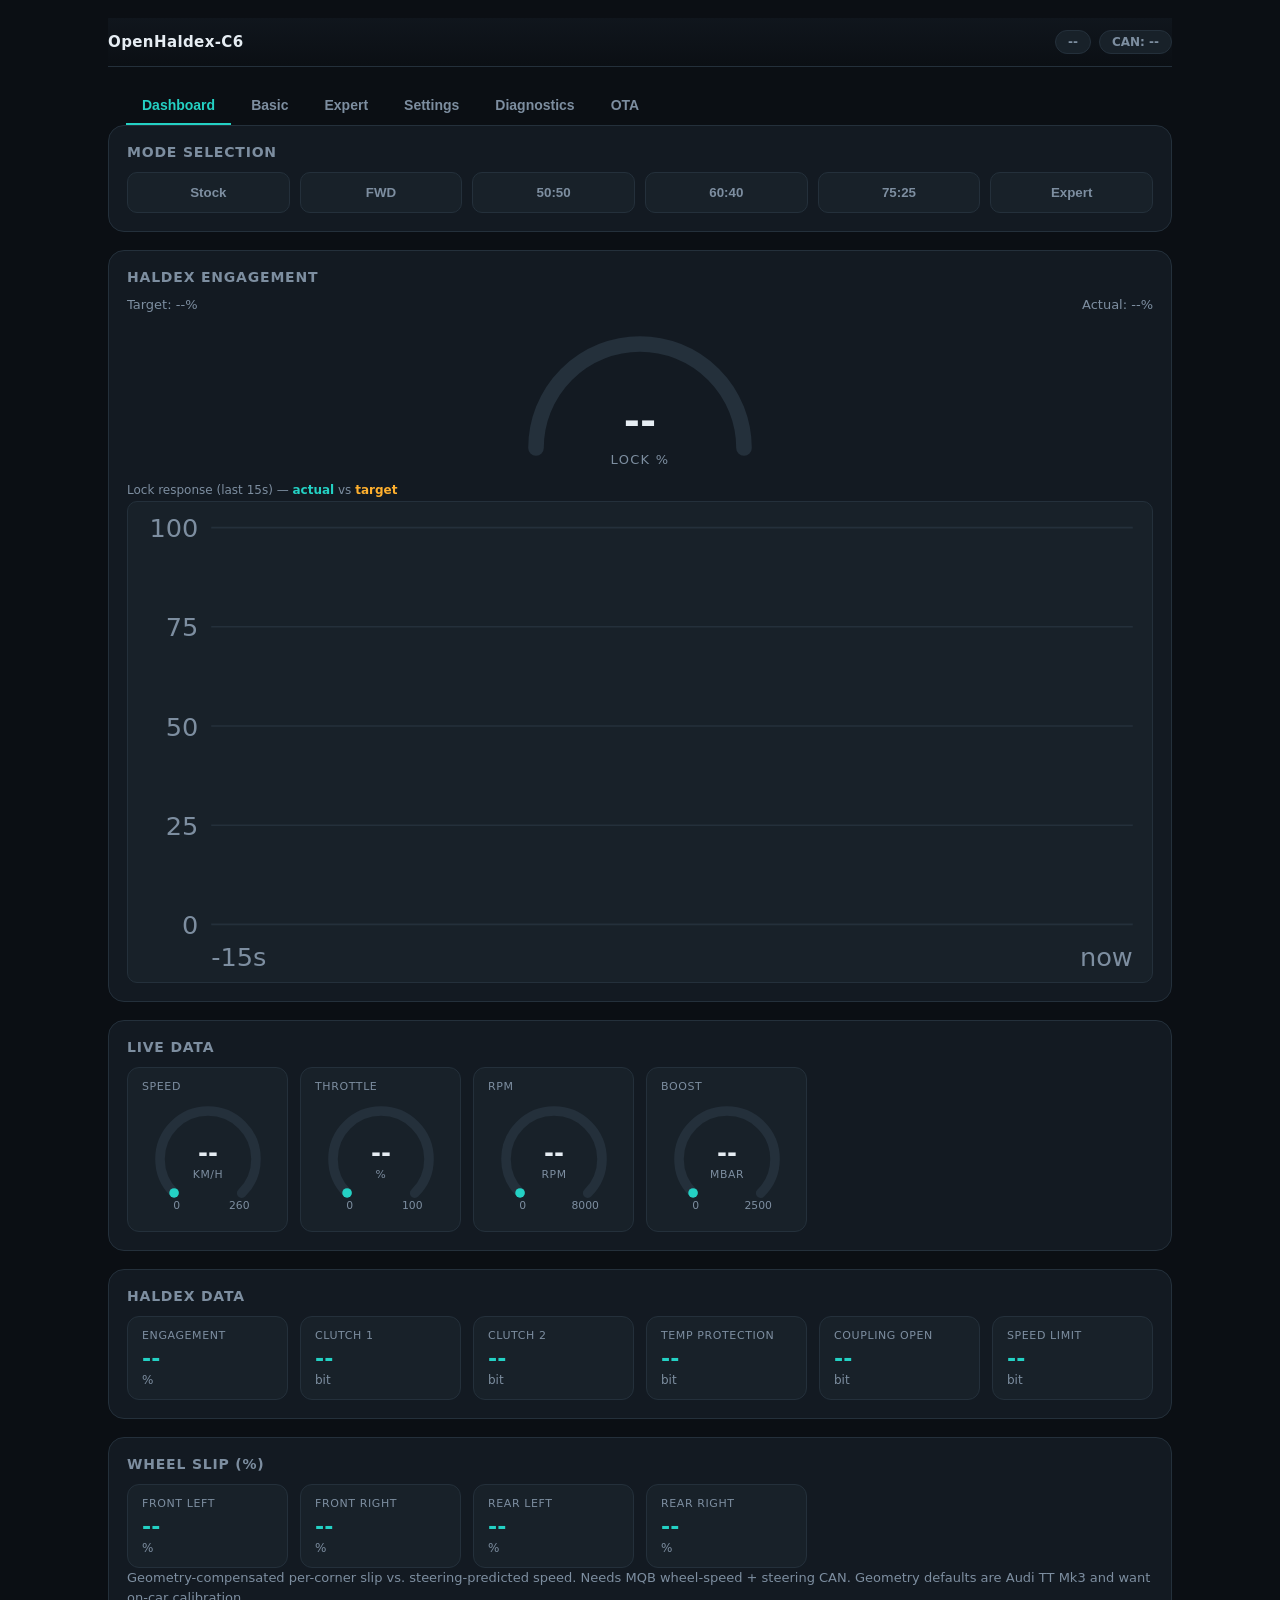
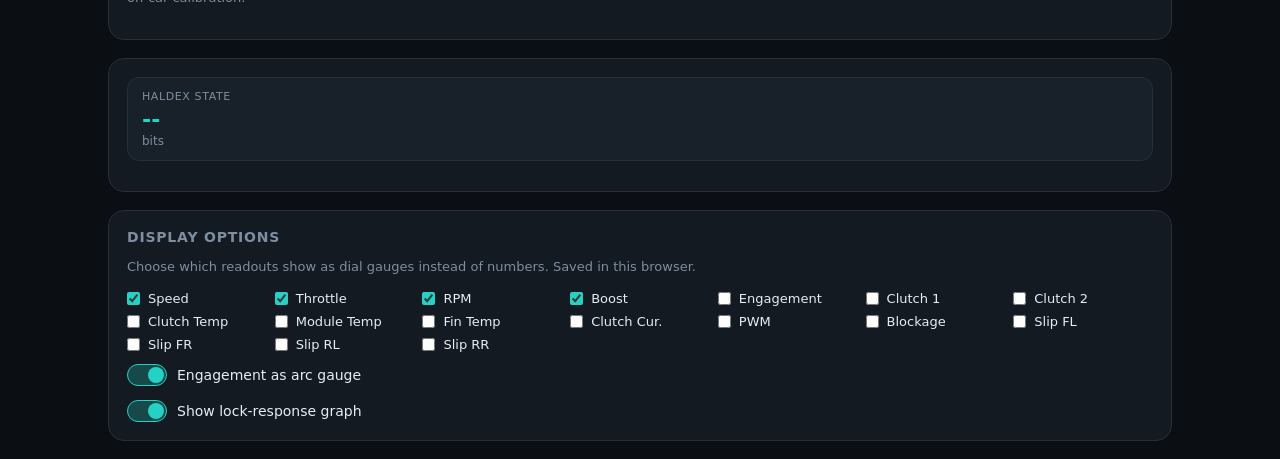
==== commit 8b53539d: "9.13.0: passive bus monitor (Diagnostics card + GET /api/busmon) A per-ID census of every CAN frame " ====
--- a/data/index.html
+++ b/data/index.html
@@ -9,7 +9,7 @@
     <meta http-equiv="Expires" content="0">
 
     <title>OpenHaldex-C6</title>
-    <link rel="stylesheet" href="style.css?v=20261019">
+    <link rel="stylesheet" href="style.css?v=20260920">
 
     <!-- Favicons -->
     <link rel="icon" type="image/png" sizes="16x16" href="favicon-16.png">
@@ -26,6 +26,22 @@
     <meta name="apple-mobile-web-app-status-bar-style" content="black-translucent">
     <meta name="apple-mobile-web-app-title" content="OpenHaldex">
 
+    <!-- iOS splash screens (shown briefly on launch from the home screen icon).
+         Covers the common current iPhone/iPad size classes; add more the same
+         way (device-width/device-height/-webkit-device-pixel-ratio) if a specific
+         device shows a blank flash instead. -->
+    <link rel="apple-touch-startup-image" href="splash-1170x2532.png"
+          media="(device-width: 390px) and (device-height: 844px) and (-webkit-device-pixel-ratio: 3) and (orientation: portrait)">
+    <link rel="apple-touch-startup-image" href="splash-1179x2556.png"
+          media="(device-width: 393px) and (device-height: 852px) and (-webkit-device-pixel-ratio: 3) and (orientation: portrait)">
+    <link rel="apple-touch-startup-image" href="splash-1284x2778.png"
+          media="(device-width: 428px) and (device-height: 926px) and (-webkit-device-pixel-ratio: 3) and (orientation: portrait)">
+    <link rel="apple-touch-startup-image" href="splash-1290x2796.png"
+          media="(device-width: 430px) and (device-height: 932px) and (-webkit-device-pixel-ratio: 3) and (orientation: portrait)">
+    <link rel="apple-touch-startup-image" href="splash-1536x2048.png"
+          media="(device-width: 768px) and (device-height: 1024px) and (-webkit-device-pixel-ratio: 2) and (orientation: portrait)">
+    <link rel="apple-touch-startup-image" href="splash-2048x2732.png"
+          media="(device-width: 1024px) and (device-height: 1366px) and (-webkit-device-pixel-ratio: 2) and (orientation: portrait)">
 </head>
 
 <body>
@@ -183,7 +199,7 @@
                         <div class="gauge-unit">%</div>
                     </div>
                 </div>
-                <p class="hint">Per-corner slip vs. steering-predicted speed. Needs MQB wheel-speed and steering CAN. Set the car's geometry below.</p>
+                <p class="hint">Geometry-compensated per-corner slip vs. steering-predicted speed. Needs MQB wheel-speed + steering CAN. Geometry defaults are Audi TT Mk3 and want on-car calibration.</p>
             </section>
 
             <section class="card" id="gen41Card" style="display:none;">
@@ -314,7 +330,7 @@
 
             <section class="card">
                 <h2>Display Options</h2>
-                <p class="hint">Pick which readouts show as dials. Saved in this browser.</p>
+                <p class="hint">Choose which readouts show as dial gauges instead of numbers. Saved in this browser.</p>
                 <div class="tile-opt-grid" id="gaugeCustomizer"></div>
                 <div class="toggle-group" style="margin-top:12px;">
                     <label class="toggle">
@@ -337,22 +353,19 @@
                 <select id="haldexGeneration" class="input-select">
                     <option value="1">Generation 1</option>
                     <option value="2">Generation 2</option>
-                    <option value="21">Generation 2 - Volvo P2 (Pre-Facelift)</option>
-                    <option value="3">Generation 3 - Volvo P2 (Facelift)</option>
                     <option value="4">Generation 4</option>
-                    <option value="41">Generation 4 - GM (Vauxhall / Opel)</option>
-                    <option value="43">Generation 4 - Volvo (P3)</option>
-                    <option value="44">Generation 4 - SAAB 9-3 XWD</option>
                     <option value="50">Generation 5 (0CQ)</option>
                     <option value="52">Generation 5 (0CQ VAQ)</option>
                     <option value="51">Generation 5 (0AY)</option>
+                    <option value="41">Generation 4 - GM/SAAB</option>
                 </select>
-                <p class="hint" id="genVolvoSaabHint" style="display:none;">Volvo and SAAB support is new: standalone only, with starting values to be confirmed from logs. CAN bus: <span id="canSpeedKbps">--</span> kbit/s. Changing to or from Volvo P2 (Pre-Facelift) switches the bus speed and restarts the controller.</p>
             </section>
 
             <section class="card" id="learnSection">
                 <h2>Learn Haldex</h2>
-                <p class="hint">Sweeps 0&ndash;100% and records actual engagement to build a calibration table. Engine running, Haldex CAN active.</p>
+                <p class="hint">Sweeps correction factors 0–100% and records actual Haldex engagement at each step,
+                    building a calibration table that replaces the formula. Car must be running with Haldex CAN active.
+                </p>
                 <p class="hint" id="learnStatusText">--</p>
                 <div class="learn-progress-wrap" id="learnProgressWrap" style="display:none;">
                     <div class="learn-progress-bar">
@@ -395,20 +408,26 @@
                         <span class="toggle-slider"></span>
                         <span class="toggle-label">Fix Hunting</span>
                     </label>
-                    <p class="hint">Only if the Haldex hunts at partial lock (e.g. 60/40) on a 554K controller.</p>
+                    <p class="hint">Enable only if the Haldex hunts at partial lock (e.g. 60/40 or 70/30) on a 554K controller.</p>
                 </div>
             </section>
 
             <section class="card" id="longLearnSection">
                 <h2>Long Learn</h2>
-                <p class="hint">Finds which frame blocks the Haldex actually needs. Engine running, Haldex CAN active, about 6&ndash;8 min. Cancel restores everything.</p>
+                <p class="hint">Automates the manual add/remove-a-block loop. Turns <strong>every</strong> frame block for this
+                    generation on, then (Gen5 0CQ/VAQ) steps the Launch PWM Floor until the learn is smooth &mdash; it may jump on
+                    first engage (e.g. to 30%) but must then climb cleanly to 100%. It then removes each additional block one at a
+                    time: any block whose removal <em>affects</em> the learn goes back on (flagged if it was actually better without);
+                    one that makes no difference stays off. A final confirmation learn is
+                    stored against the resulting set. Allow 10&ndash;20 minutes with the car running and Haldex CAN active.
+                    Cancelling restores the previous blocks, floor and learn table.</p>
                 <div class="toggle-group">
                     <label class="toggle">
                         <input type="checkbox" id="longLearnTestAll">
                         <span class="toggle-slider"></span>
-                        <span class="toggle-label">Also test the lock-driven (core) blocks</span>
-                    </label>
-                    <p class="hint">On = also test the lock-control blocks. Slower, and lock can drop out during a sweep.</p>
+                        <span class="toggle-label">Also test the default (core) blocks</span>
+                    </label>
+                    <p class="hint">Off = the original edited set is kept as-is and only the transferred/additional blocks are bisected. On = every block is tested (longer, and can leave the Haldex with no lock command during a sweep).</p>
                 </div>
                 <p class="hint" id="longLearnStatusText">--</p>
                 <div class="learn-progress-wrap" id="longLearnProgressWrap" style="display:none;">
@@ -449,7 +468,7 @@
                 </div>
 
                 <h3 class="subsection-title" style="margin-top:18px;">Chassis / car notes</h3>
-                <p class="hint">Saved on the unit and included in the exported report: chassis, Haldex part no., tyres, tune.</p>
+                <p class="hint">Free text saved on the unit and written into the exported report &mdash; chassis, Haldex part number, tyres, tune, anything that identifies this car.</p>
                 <textarea id="longLearnNotes" class="ll-notes" rows="3" maxlength="200" placeholder="e.g. 2015 Golf R Mk7, 0CQ 554K, 235/35R19, Stage 1"></textarea>
                 <div class="button-row">
                     <button class="btn-secondary" id="longLearnExport" type="button">Export report (.txt)</button>
@@ -458,7 +477,7 @@
 
             <section class="card" id="gen5CalibrationCard">
                 <h2>Gen 5 Lock Calibration</h2>
-                <p class="hint">Gen5 (0CQ/VAQ) only. Defaults change nothing.</p>
+                <p class="hint">Per-car tuning for Gen5 (0CQ/VAQ). Both apply only to Gen5 packing; defaults leave behaviour unchanged.</p>
 
                 <div class="cal-row">
                     <div class="cal-row-head">
@@ -467,7 +486,7 @@
                     </div>
                     <input type="range" id="bpkCeilingRange" min="10" max="500" step="5" value="220" class="slider cal-slider">
                 </div>
-                <p class="hint">Torque ceiling claimed at full command. Not a strength dial: run a Learn and adjust until Sent matches Returned. Needs Fix Hunting on.</p>
+                <p class="hint">BPK ceiling the spoof frame claims at full command. Not a strength dial — run a Learn and nudge until commanded lock matches delivered (Sent vs Returned on the 1:1 line). Only active with Fix Hunting on.</p>
                 <div class="button-row">
                     <button class="btn" id="bpkCeilingResetBtn" type="button">Reset to default (220 Nm)</button>
                 </div>
@@ -479,7 +498,7 @@
                     </div>
                     <input type="range" id="esp14MinFloorRange" min="0" max="100" step="5" value="0" class="slider cal-slider">
                 </div>
-                <p class="hint">Experimental. Raises the minimum clutch PWM while lock is commanded, for firmer launches. 0% = off.</p>
+                <p class="hint">Experimental. Raises the ESP_14 minimum clutch PWM while lock is commanded, for a firmer launch. 0% = off. Collapses off-throttle/FWD/coasting and is clamped below the commanded max.</p>
                 <div class="button-row">
                     <button class="btn" id="esp14MinFloorResetBtn" type="button">Reset to default (0 %)</button>
                 </div>
@@ -501,7 +520,7 @@
                         <option value="4">75:25</option>
                         <option value="5">Expert</option>
                     </select>
-                    <p class="hint">Force mode from the traction control button (CAN).</p>
+                    <p class="hint">Use the Traction Control Signal (via. CAN) to force mode</p>
 
                     <label class="toggle">
                         <input type="checkbox" id="hazardForceMode">
@@ -516,7 +535,7 @@
                         <option value="4">75:25</option>
                         <option value="5">Expert</option>
                     </select>
-                    <p class="hint">Force mode from the hazard lights (CAN).</p>
+                    <p class="hint">Use the Hazard Lights (via. CAN) to force mode</p>
 
                     <div class="brightness-row" style="margin-top:10px;">
                         <span class="toggle-label">Ext. Control</span>
@@ -535,15 +554,7 @@
                             <option value="5">Expert</option>
                         </select>
                     </div>
-                    <p class="hint">Press: next mode. Hold: force the selected mode until released.</p>
-
-                    <label class="toggle" style="margin-top:10px;">
-                        <input type="checkbox" id="driveModeForce">
-                        <span class="toggle-slider"></span>
-                        <span class="toggle-label">Use Drive Mode to Force Mode</span>
-                    </label>
-                    <div id="driveModeForceTable"></div>
-                    <p class="hint">MQB only. Forces a mode from the car's drive mode select. N/A leaves the mode alone.</p>
+                    <p class="hint">Press: each tap advances to the next mode. Hold: button held forces the selected mode; releasing reverts.</p>
 
                     <div class="brightness-row" style="margin-top:10px;">
                         <span class="toggle-label">Force Mode Priority</span>
@@ -556,7 +567,7 @@
                             <option value="5">Ext &gt; Hazard &gt; TC</option>
                         </select>
                     </div>
-                    <p class="hint">If several triggers are active, the highest priority wins. Drive mode always comes last.</p>
+                    <p class="hint">When multiple triggers are active simultaneously, the highest-priority one wins.</p>
                 </div>
             </section>
 
@@ -610,34 +621,15 @@
                         <span class="toggle-label">Broadcast over CAN</span>
                     </label>
                     <label class="toggle">
-                        <input type="checkbox" id="espNowEnabled">
-                        <span class="toggle-slider"></span>
-                        <span class="toggle-label">Gauges over WiFi (ESP-NOW)</span>
-                    </label>
-                    <label class="toggle">
-                        <input type="checkbox" id="espNowControl">
-                        <span class="toggle-slider"></span>
-                        <span class="toggle-label">Allow Gauges to Change Settings</span>
-                    </label>
-                    <p class="hint">Sends live data to can2gauge gauges over WiFi. With control allowed, a gauge can change mode and generation and run Learn (car stopped).</p>
-                    <div class="brightness-row" style="margin-top:10px;">
-                        <span class="toggle-label">Relay CAN Frames to Gauges</span>
-                        <select id="canRelay" class="input-select">
-                            <option value="0">Off</option>
-                            <option value="1">Every frame</option>
-                            <option value="2">Each ID up to 50 per second</option>
-                            <option value="3">Each ID up to 20 per second</option>
-                            <option value="4">Each ID up to 10 per second</option>
-                        </select>
-                    </div>
-                    <p class="hint">Sends every frame received from the car's CAN to can2gauge gauges over WiFi, so a gauge with power only - no CAN wire - reads the car as if it were wired: its CAN profile, the CAN monitor, DBC and user signals. A busy 500 kbit/s bus is around 2000 frames a second; if frames are lost, cap each ID's rate. It rides on the WiFi broadcast to gauges, so that has to be on too.</p>
-                    <p class="hint" id="canRelayStatus"></p>
-                    <label class="toggle">
                         <input type="checkbox" id="dangerZoneEnabled">
                         <span class="toggle-slider"></span>
                         <span class="toggle-label">Danger Zone (full-duty 50:50)</span>
                     </label>
-                    <p class="hint">On a full lock request, over-reports engine torque so the pump runs to the relief valve. Maximum clamping force, but <strong>Returned %</strong> reads lower (80s). Higher pump load and current.</p>
+                    <p class="hint">On a full 50:50 request, demands maximum clutch duty by giving the Haldex no
+                        room to modulate. Maximum clamping force, but the <strong>Returned %</strong> will read
+                        <em>lower</em> (bench: ~99% pump duty and ~10.5 A, reporting in the 80s, versus ~56% duty
+                        reporting ~98% with this off) — the Haldex backs its own estimate off once the pressure
+                        relief valve opens. Increases pump load and current draw considerably. Off by default.</p>
                     <label class="toggle">
                         <input type="checkbox" id="analyzerMode">
                         <span class="toggle-slider"></span>
@@ -653,8 +645,8 @@
                         <span class="toggle-slider"></span>
                         <span class="toggle-label">Enable Live Diagnostics</span>
                     </label>
-                    <p class="hint">Polls the Haldex for live data (Gen5: UDS, Gen2/4: KWP2000). Needs Haldex CAN.</p>
-                    <p class="hint">Uses the diagnostic channel. Turn off when using VCDS.</p>
+                    <p class="hint">Polls the Haldex ECU for live data using whatever generation is set (Gen5 = UDS; Gen2/4 = KWP2000/TP2.0). Requires Haldex CAN healthy.</p>
+                    <p class="hint">Note: Occupies the diagnostic channel — leave OFF when using VCDS or other diagnostic tools.</p>
                     <label class="toggle">
                         <input type="checkbox" id="disableOnboardButton">
                         <span class="toggle-slider"></span>
@@ -670,19 +662,19 @@
                         <span class="toggle-slider"></span>
                         <span class="toggle-label">Enable CAN Sleep</span>
                     </label>
-                    <p class="hint">Sleeps after 5 min with no WiFi clients and the bus below the wake threshold. Wakes when it rises above; the first frame may be missed.</p>
+                    <p class="hint">After 5 min idle with no WiFi clients and both CAN buses silent, sleep until a CAN frame arrives. The first wake frame may be lost.</p>
                     <label class="toggle">
                         <input type="checkbox" id="canSleepAggressive">
                         <span class="toggle-slider"></span>
                         <span class="toggle-label">Enable CAN Sleep (Aggressive)</span>
                     </label>
-                    <p class="hint">Also puts the CAN transceivers in standby, drops the CPU to 10 MHz and lowers WiFi power while asleep.</p>
+                    <p class="hint">Additionally parks the CAN transceivers in standby while sleeping, drops CPU freq. to 10MHz, and lowers WiFi AP TX power. Bus activity wakes the transceivers via GPIO interrupt within microseconds; a 2s safety-net probe runs as backup.</p>
                     <label class="toggle">
                         <input type="checkbox" id="benchMode">
                         <span class="toggle-slider"></span>
                         <span class="toggle-label">Bench Mode</span>
                     </label>
-                    <p class="hint">Keeps WiFi on for bench testing with no car connected. Switches itself off as soon as CAN traffic is seen.</p>
+                    <p class="hint">Keeps the WiFi up indefinitely while bench testing over USB with no harness connected, overriding CAN sleep above. Self-clears the moment real CAN traffic is seen on either bus (i.e. once actually harnessed to a car), so it is safe to leave on &mdash; but turn it off once you're done tuning a permanent install.</p>
                     <p class="hint" id="benchModeStatus">--</p>
                     <div class="brightness-row">
                         <span class="toggle-label">LP Wake Threshold</span>
@@ -691,8 +683,7 @@
                             <span id="lpWakeThresholdFpsValue">1100</span> fps
                         </div>
                     </div>
-                    <p class="hint" id="sleepCalStatus" hidden></p>
-                    <p class="hint">OEM: chassis bus fps. Standalone: Haldex bus fps. Parked = 0.</p>
+                    <p class="hint">OEM: chassis bus fps to confirm ignition-on. Standalone: Haldex bus fps. Parked = 0 fps.</p>
                     <div class="brightness-row">
                         <span class="toggle-label">Live Frame Rate</span>
                         <div class="brightness-controls">
@@ -715,7 +706,7 @@
         <div class="page" id="basic-page">
             <section class="card">
                 <h2>Disengage Under Speed (km/h)</h2>
-                <p class="hint">No lock below this speed (car parks etc.).</p>
+                <p class="hint">Use this to disable ANY lock BELOW a certain speed (for car parks etc)</p>
 
                 <div class="slider-container">
                     <input type="range" id="disengageUnderSpeedRange" min="0" max="300" value="120" class="slider">
@@ -725,7 +716,7 @@
 
             <section class="card">
                 <h2>Disengage Above Speed (km/h)</h2>
-                <p class="hint">No lock above this speed (motorways etc.).</p>
+                <p class="hint">Use this to disable ANY lock ABOVE a certain speed (for highways etc)</p>
 
                 <div class="slider-container">
                     <input type="range" id="disengageAboveSpeedRange" min="0" max="300" value="120" class="slider">
@@ -735,7 +726,7 @@
 
             <section class="card">
                 <h2>Minimum Throttle Before Lock (%)</h2>
-                <p class="hint">No lock below this throttle.</p>
+                <p class="hint">Use this to disable ANY lock BELOW a certain throttle (for car parks etc)</p>
 
                 <div class="slider-container">
                     <input type="range" id="disableThrottleRange" min="0" max="100" value="15" class="slider">
@@ -745,7 +736,7 @@
 
             <section class="card">
                 <h2>Lock Release Rate (%/s)</h2>
-                <p class="hint">How fast lock fades when lifting off or changing mode. Higher = faster. Lock-up is always instant. Off = instant release.</p>
+                <p class="hint">Controls how quickly the lock target decays when releasing throttle or changing mode. Higher = faster release. Lock-up is always instantaneous. Disable for instant release (legacy behaviour).</p>
 
                 <div class="toggle-group">
                     <label class="toggle">
@@ -780,14 +771,14 @@
 
             <section class="card">
                 <h2>Lock Map Surface</h2>
-                <p class="hint">3D view of the lock table. The dot is the live operating point.</p>
+                <p class="hint">Read-only 3D view of the lock table — speed and throttle on the ground, lock % as height. The dot rides the live operating point. Editing the grid above redraws it.</p>
                 <div class="tune-chart" id="tuneChart"></div>
                 <div class="chart-legend" id="tuneChartLegend"></div>
             </section>
 
             <section class="card" id="steeringScaleCard">
                 <h2>Steering-Angle Lock Scale</h2>
-                <p class="hint">Reduces lock as steering angle increases. 100% = full lock. Gen2, Gen4, Gen5 (0CQ) and VAQ.</p>
+                <p class="hint">Reduces overall lock as steering-wheel angle increases (FWD bias). 100% = full lock. Applies to Gen2, Gen4, Gen5 (0CQ) and VAQ.</p>
                 <div class="toggle-group">
                     <label class="toggle">
                         <input type="checkbox" id="steeringScaleEnabled" checked>
@@ -804,7 +795,7 @@
 
             <section class="card" id="vehicleGeometryCard">
                 <h2>Vehicle Geometry</h2>
-                <p class="hint">Used for per-wheel slip and Steering-Angle Lock Scale. Defaults are Audi TT Mk3; enter your car's figures.</p>
+                <p class="hint">Used for the geometry-compensated per-corner slip calculation (feeds the per-wheel slip readout and Steering-Angle Lock Scale above). Defaults are Audi TT Mk3 - enter the real figures for your car for accurate results. Changing these does not affect any other mode or lock target.</p>
                 <div class="form-group">
                     <label for="slipWheelbaseMm">Wheelbase (mm)</label>
                     <input type="number" id="slipWheelbaseMm" min="0" max="4000" step="1" class="input-number">
@@ -885,37 +876,6 @@
             </section>
 
             <section class="card">
-                <h2>Drive Mode</h2>
-                <p class="hint">The car's drive mode select (MQB). Read from the gateway's Charisma frames once a second.</p>
-                <div class="diag-grid">
-                    <div class="diag-item">
-                        <span class="diag-label">Drive Profile:</span>
-                        <span class="diag-value" id="diagDriveProfile">--</span>
-                    </div>
-                    <div class="diag-item">
-                        <span class="diag-label">Read From:</span>
-                        <span class="diag-value" id="diagDriveSource">--</span>
-                    </div>
-                    <div class="diag-item">
-                        <span class="diag-label">Car Asks Haldex For:</span>
-                        <span class="diag-value" id="diagDriveHaldexRequest">--</span>
-                    </div>
-                    <div class="diag-item">
-                        <span class="diag-label">Car Asks VAQ For:</span>
-                        <span class="diag-value" id="diagDriveVaqRequest">--</span>
-                    </div>
-                    <div class="diag-item">
-                        <span class="diag-label">Haldex Reports:</span>
-                        <span class="diag-value" id="diagDriveHaldexReport">--</span>
-                    </div>
-                    <div class="diag-item">
-                        <span class="diag-label">Forcing:</span>
-                        <span class="diag-value" id="diagDriveForcing">--</span>
-                    </div>
-                </div>
-            </section>
-
-            <section class="card">
                 <h2>Brake / Handbrake Signals</h2>
                 <div class="diag-grid">
                     <div class="diag-item">
@@ -946,9 +906,26 @@
                 </div>
             </section>
 
+            <section class="card" id="busMonCard">
+                <h2>Bus Monitor</h2>
+                <p class="hint">Every CAN ID the controller has received since the last reset, on each side:
+                    <strong>Car</strong> = chassis bus, <strong>Haldex</strong> = what the Haldex side sent.
+                    Read-only: nothing is transmitted or changed. Save a baseline when the car is in a known
+                    state; IDs outside it are then marked <strong>NEW</strong>, and baseline IDs that have gone
+                    quiet are listed underneath. Also at <code>GET /api/busmon</code>.</p>
+                <p class="hint" id="busMonSummary">--</p>
+                <div class="busmon-wrap"><table class="busmon-table" id="busMonTable"></table></div>
+                <p class="hint" id="busMonMissing"></p>
+                <div class="wifi-controls">
+                    <button class="btn-secondary" id="busMonReset">Reset</button>
+                    <button class="btn-secondary" id="busMonBaseline">Save as Baseline</button>
+                    <button class="btn-secondary" id="busMonBaselineClear">Clear Baseline</button>
+                </div>
+            </section>
+
             <section class="card">
                 <h2>Frame Editing (Advanced)</h2>
-                <p class="hint">Choose which frames are edited in normal mode. Unticked frames pass through untouched. Saved immediately, current generation only.</p>
+                <p class="hint">Enable or disable editing of individual CAN frames in normal (non-standalone) mode. Unchecking a frame leaves the car's original frame untouched (clean passthrough). Use this to bisect which edited frame upsets the learn procedure. Changes apply immediately and are saved. Only affects the selected Haldex generation.</p>
                 <div id="frameEditList" class="frame-edit-list">
                     <p class="hint">Not available for this generation.</p>
                 </div>
@@ -959,7 +936,7 @@
 
             <section class="card">
                 <h2>WiFi Name (SSID)</h2>
-                <p class="hint">1&ndash;32 printable characters. Saving restarts the AP; reconnect afterwards.</p>
+                <p class="hint">Change the access-point name broadcast by the controller. 1&ndash;32 printable ASCII characters. Saving restarts the AP &mdash; you will need to reconnect.</p>
                 <p class="hint" id="wifiSsidStatus">--</p>
                 <div class="wifi-password-row">
                     <input type="text" id="wifiSsidInput" placeholder="OpenHaldex-C6" class="input-wifi-password" maxlength="32" autocomplete="off" spellcheck="false">
@@ -972,7 +949,7 @@
 
             <section class="card">
                 <h2>WiFi Password</h2>
-                <p class="hint">WPA2, 8+ characters. Blank = open network. Long-press the mode button to reset to open.</p>
+                <p class="hint">Set a WPA2 password (min. 8 characters) to secure the access point. Leave blank to keep an open network. Long-pressing the mode button always resets back to open.</p>
                 <p class="hint" id="wifiPasswordStatus">--</p>
                 <div class="wifi-password-row">
                     <input type="password" id="wifiPasswordInput" placeholder="No password (open network)" class="input-wifi-password" maxlength="64" autocomplete="new-password">
@@ -986,7 +963,7 @@
 
             <section class="card">
                 <h2>Home WiFi (Bridge Mode)</h2>
-                <p class="hint">Optional. Also joins your home/garage WiFi so the unit is reachable from that network; the AP stays on. Blank = off. Retries every 5 min.</p>
+                <p class="hint">Optional: also join a home or garage WiFi network as a client. The controller's own access point keeps running either way &mdash; this just makes it reachable (and lets you run backups) from a phone or laptop already on that network, without switching WiFi. Leave blank to disable. The controller still sleeps after 5 minutes without CAN traffic unless Bench Mode is on, and it only looks for the home network for 20&nbsp;s after starting, then once every 5 minutes, so it can't disturb the AP while you're away from home.</p>
                 <p class="hint" id="wifiStaStatus">--</p>
                 <div class="wifi-password-row">
                     <input type="text" id="wifiStaSsidInput" placeholder="Home network name" class="input-wifi-password" maxlength="32" autocomplete="off" spellcheck="false" list="wifiStaSsidList">
@@ -1004,23 +981,8 @@
             </section>
 
             <section class="card">
-                <h2>Bluetooth (DashCAN App)</h2>
-                <p class="hint">Lets the DashCAN app show live data and change mode over Bluetooth. The first phone pairs without a code; others need the code below. Off when parked.</p>
-                <label class="toggle">
-                    <input type="checkbox" id="bleEnabled">
-                    <span class="toggle-slider"></span>
-                    <span class="toggle-label">Enable Bluetooth</span>
-                </label>
-                <p class="hint" id="bleStatus">--</p>
-                <p class="hint" id="blePairing">--</p>
-                <div class="wifi-controls">
-                    <button class="btn-secondary" id="bleForget">Forget Paired Phones</button>
-                </div>
-            </section>
-
-            <section class="card">
                 <h2>Backup &amp; Restore</h2>
-                <p class="hint">Exports tune, steering scale, frame edits and settings to a file. Do this before a firmware update. Passwords aren't exported; you'll re-enter them after import.</p>
+                <p class="hint">Export the Expert tune, steering scale, frame edits, settings and WiFi name to a JSON file. Do this before a firmware update &mdash; an update can wipe on-device settings. Import brings everything back in one go. WiFi passwords are never written to the file; you'll be asked to re-enter them once after importing if any were set.</p>
                 <p class="hint" id="backupStatus">--</p>
                 <div class="wifi-controls">
                     <button class="btn-secondary" id="backupExport">Export Config</button>
@@ -1076,7 +1038,8 @@
             <section class="card">
                 <h2>Update Safety</h2>
                 <div class="sysgrid" id="otaSafety"></div>
-                <p class="hint">Updates are blocked while moving or with CAN unhealthy.</p>
+                <p class="hint">Firmware updates are blocked while the vehicle is moving or the CAN
+                    bus is unhealthy. This is a safety feature and cannot be overridden.</p>
             </section>
             <!-- Guided update straight from GitHub. Needs internet in this
                  browser while it can still reach the controller: controller on
@@ -1088,8 +1051,19 @@
                     <div><span>Latest</span><strong id="updLatest">--</strong></div>
                     <div><span>Status</span><strong id="updState">Not checked</strong></div>
                 </div>
-                <p class="hint">This phone needs internet while reaching the controller: join the controller to your router under <a href="#otaWifiStaCard" id="updGoBridge">Home WiFi</a>, put this phone on the same network and open the address shown. Keep this page open until it reboots.</p>
+                <p class="hint">This browser needs internet while it can still reach the controller: join the
+                    controller to your router in <a href="#otaWifiStaCard" id="updGoBridge">Home WiFi</a> below, put this
+                    phone on the same network and open the address that card shows. On the OpenHaldex‑C6 access point
+                    alone most phones drop mobile data. Keep this page open until the device has rebooted.</p>
                 <div class="input-group">
+                    <label for="updSource">Release source</label>
+                    <select id="updSource" class="input-select">
+                        <option value="fork">louij2 fork (this firmware)</option>
+                        <option value="forbes">Forbes Automotive (official)</option>
+                    </select>
+                </div>
+                <p class="hint" id="updSourceHint" hidden></p>
+                <div class="input-group" id="updChannelGroup">
                     <label for="updChannel">Update channel</label>
                     <select id="updChannel" class="input-select">
                         <option value="stable">Stable - published releases</option>
@@ -1130,7 +1104,9 @@
                  so the router can be joined from here without leaving the tab. -->
             <section class="card" id="otaWifiStaCard">
                 <h2>Home WiFi (Bridge Mode)</h2>
-                <p class="hint">Join the controller to your router (the AP stays on). Once <em>Connected</em>, put this phone on the same network, open the address shown and press <strong>Check for updates</strong> again.</p>
+                <p class="hint">Join the controller to your home or garage router; its own access point keeps running.
+                    Once it shows <em>Connected</em>, put this phone on the same network, open the address shown and
+                    press <strong>Check for updates</strong> again.</p>
                 <p class="hint" id="otaWifiStaStatus">--</p>
                 <div class="wifi-password-row">
                     <input type="text" id="otaWifiStaSsidInput" placeholder="Home network name" class="input-wifi-password" maxlength="32" autocomplete="off" spellcheck="false" list="otaWifiStaSsidList">
@@ -1148,7 +1124,12 @@
             </section>
             <section class="card">
                 <h2>Update from Files</h2>
-                <p class="hint">No internet needed. Get <code>littlefs.bin</code> and <code>firmware.bin</code> from the newest folder in <a href="https://github.com/Forbes-Automotive/OpenHaldex-C6/tree/main/Releases" target="_blank" rel="noopener">Releases</a>. Upload <strong>Filesystem</strong> first, then <strong>Firmware</strong>.</p>
+                <p class="hint">No internet needed here. Download <code>littlefs.bin</code> and <code>firmware.bin</code>
+                    from the newest <code>V…</code> folder in
+                    <a href="https://github.com/Forbes-Automotive/OpenHaldex-C6/tree/main/Releases" target="_blank"
+                        rel="noopener">Releases on GitHub</a>, then upload them here: <strong>Filesystem</strong>
+                    (littlefs.bin, the web interface) first, then <strong>Firmware</strong> (firmware.bin). The device
+                    reboots once the firmware upload completes.</p>
                 <div class="ota-steps" id="otaSteps">
                     <div class="ota-step" data-step="filesystem"><span class="ota-step-num">1</span> Filesystem</div>
                     <div class="ota-step" data-step="firmware"><span class="ota-step-num">2</span> Firmware</div>
@@ -1175,10 +1156,10 @@
             </section>
         </div>
 
-        <script src="./app.js?v=20261019" type="text/javascript"></script>
+        <script src="./app.js?v=20260920" type="text/javascript"></script>
         <!-- The device now serves app.js/style.css with Cache-Control: no-cache
              (ETag revalidation), so this ?v= no longer needs bumping. It was
              changed once to escape the year-long cache older builds handed out. -->
 </body>
 
-</html>
+</html>
--- a/data/style.css
+++ b/data/style.css
@@ -975,3 +975,12 @@
 .tile-opt-grid { display: grid; grid-template-columns: repeat(auto-fill, minmax(130px, 1fr)); gap: 8px; }
 .tile-opt { display: flex; align-items: center; gap: 8px; font-size: 13px; color: var(--text); cursor: pointer; }
 .tile-opt input { accent-color: var(--accent); }
+
+/* --- Bus monitor ---------------------------------------------------------- */
+.busmon-wrap { overflow-x: auto; margin: 8px 0; }
+.busmon-table { width: 100%; border-collapse: collapse; font-size: 12px; font-variant-numeric: tabular-nums; }
+.busmon-table th, .busmon-table td { padding: 3px 6px; text-align: right; white-space: nowrap; border-bottom: 1px solid var(--border, #333); }
+.busmon-table th:nth-child(-n+2), .busmon-table td:nth-child(-n+2), .busmon-table td:last-child { text-align: left; }
+.busmon-table td:last-child { font-family: ui-monospace, monospace; }
+.busmon-table tr.busmon-new td { color: var(--warning, #f5a623); font-weight: 600; }
+.busmon-table tr.busmon-quiet td { opacity: 0.45; }
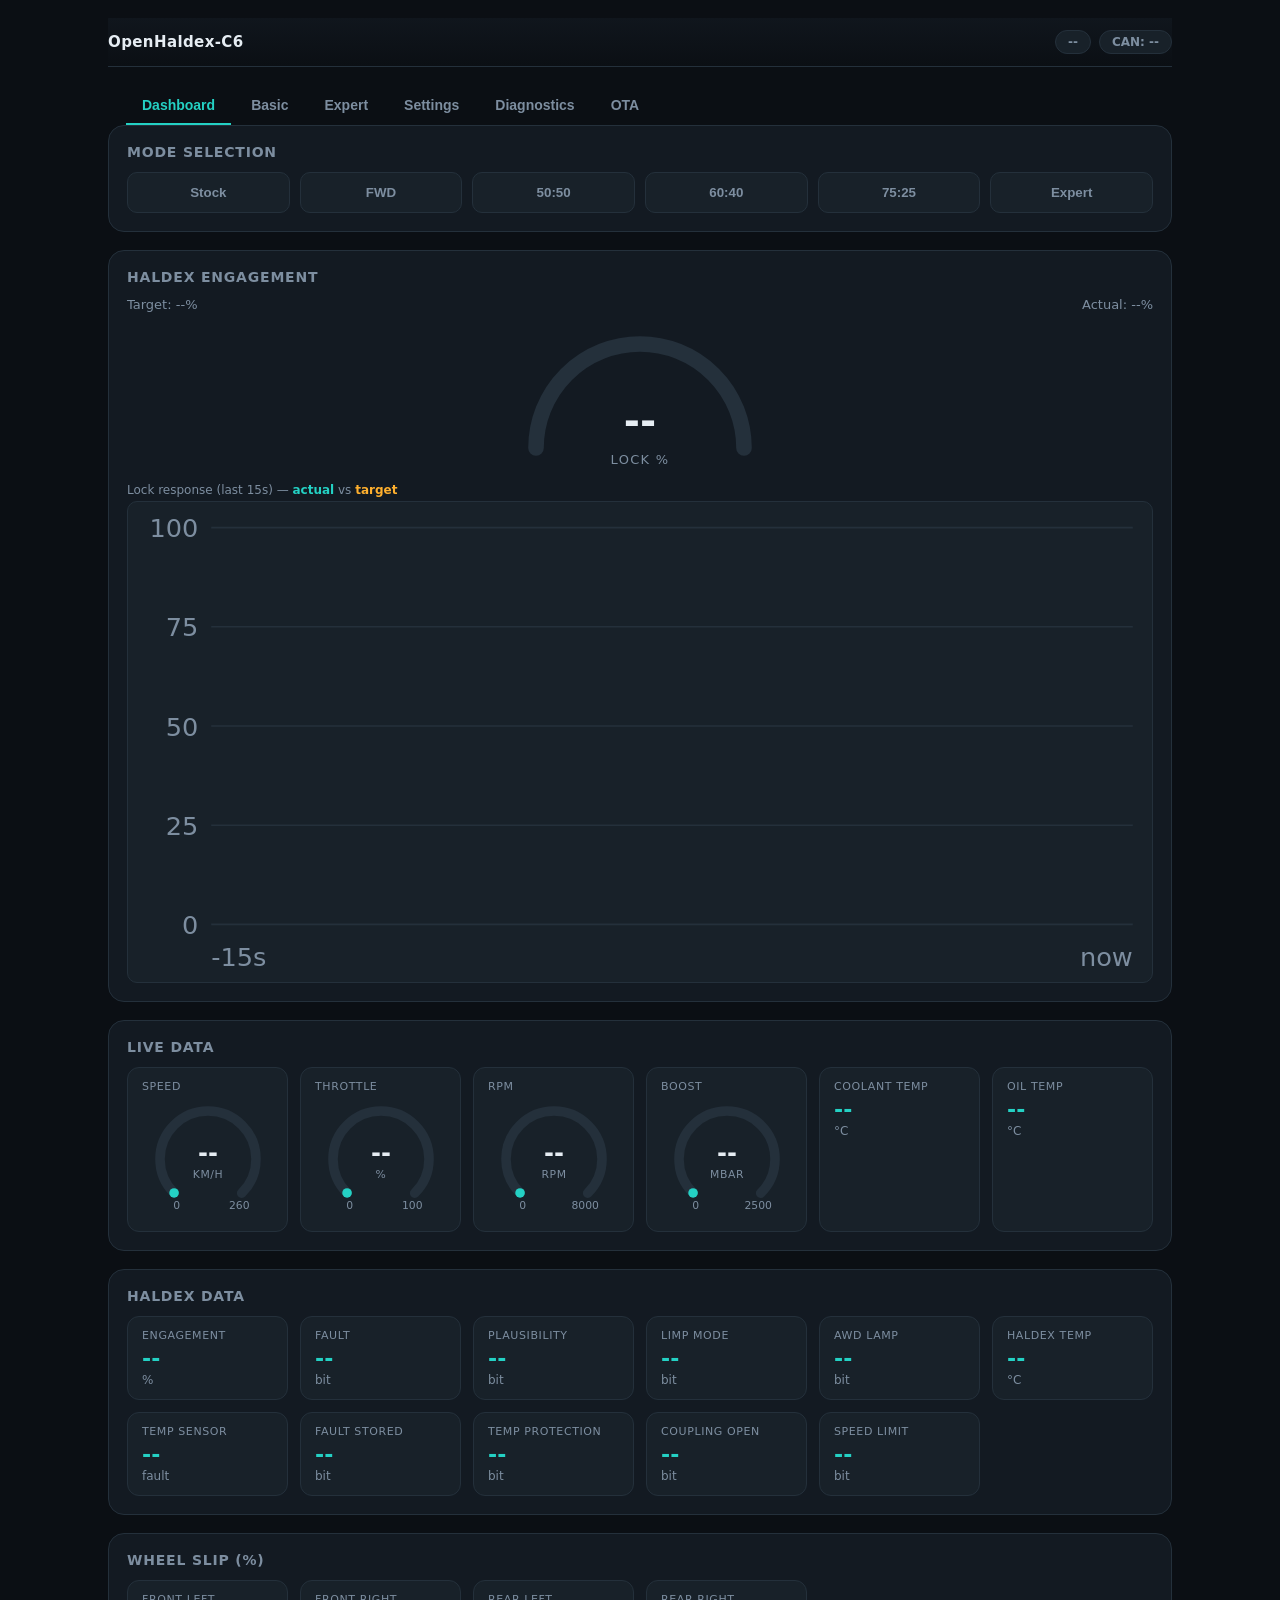
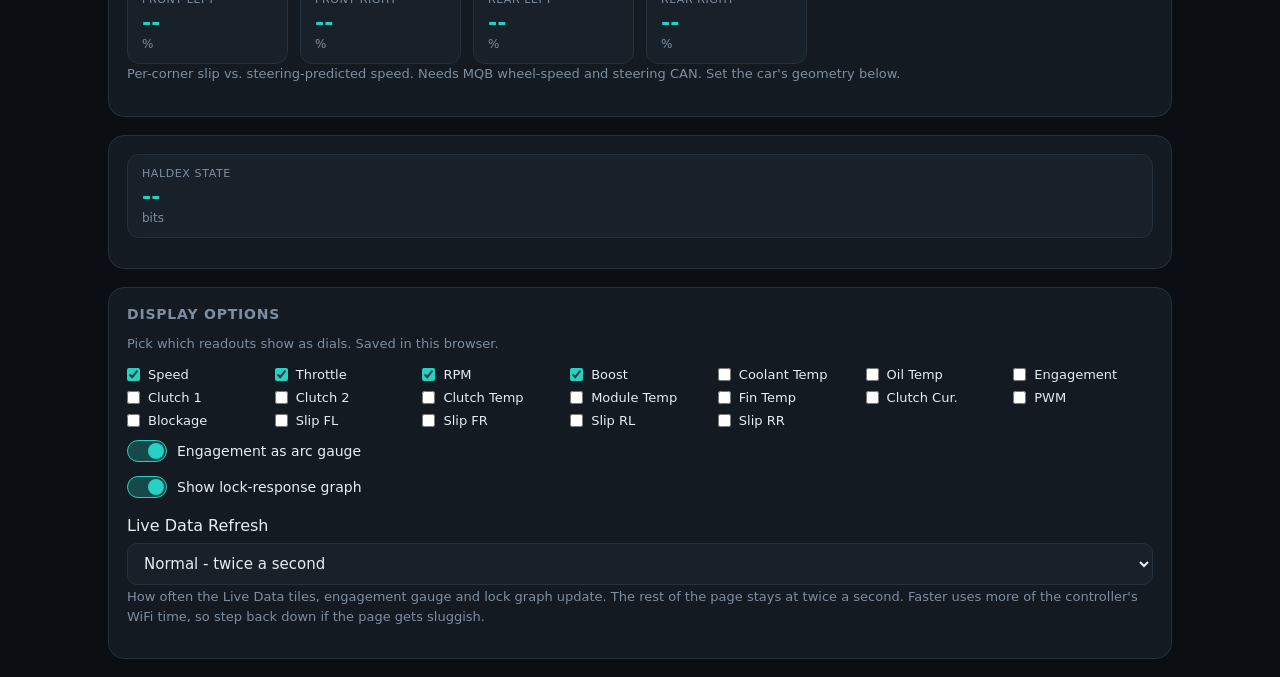
==== commit 7dcb160d: "11.10.0: fork rebased onto upstream V11.00.4, fork features ported Base: Forbes-Automotive main 9d70" ====
--- a/data/index.html
+++ b/data/index.html
@@ -9,7 +9,7 @@
     <meta http-equiv="Expires" content="0">
 
     <title>OpenHaldex-C6</title>
-    <link rel="stylesheet" href="style.css?v=20260920">
+    <link rel="stylesheet" href="style.css?v=20261103">
 
     <!-- Favicons -->
     <link rel="icon" type="image/png" sizes="16x16" href="favicon-16.png">
@@ -26,22 +26,6 @@
     <meta name="apple-mobile-web-app-status-bar-style" content="black-translucent">
     <meta name="apple-mobile-web-app-title" content="OpenHaldex">
 
-    <!-- iOS splash screens (shown briefly on launch from the home screen icon).
-         Covers the common current iPhone/iPad size classes; add more the same
-         way (device-width/device-height/-webkit-device-pixel-ratio) if a specific
-         device shows a blank flash instead. -->
-    <link rel="apple-touch-startup-image" href="splash-1170x2532.png"
-          media="(device-width: 390px) and (device-height: 844px) and (-webkit-device-pixel-ratio: 3) and (orientation: portrait)">
-    <link rel="apple-touch-startup-image" href="splash-1179x2556.png"
-          media="(device-width: 393px) and (device-height: 852px) and (-webkit-device-pixel-ratio: 3) and (orientation: portrait)">
-    <link rel="apple-touch-startup-image" href="splash-1284x2778.png"
-          media="(device-width: 428px) and (device-height: 926px) and (-webkit-device-pixel-ratio: 3) and (orientation: portrait)">
-    <link rel="apple-touch-startup-image" href="splash-1290x2796.png"
-          media="(device-width: 430px) and (device-height: 932px) and (-webkit-device-pixel-ratio: 3) and (orientation: portrait)">
-    <link rel="apple-touch-startup-image" href="splash-1536x2048.png"
-          media="(device-width: 768px) and (device-height: 1024px) and (-webkit-device-pixel-ratio: 2) and (orientation: portrait)">
-    <link rel="apple-touch-startup-image" href="splash-2048x2732.png"
-          media="(device-width: 1024px) and (device-height: 1366px) and (-webkit-device-pixel-ratio: 2) and (orientation: portrait)">
 </head>
 
 <body>
@@ -82,6 +66,13 @@
             -->
             </section>
 
+            <!-- V11.00.0: the Haldex's own warnings (over-temperature, fault, limp, lamp).
+                 Hidden while the unit reports nothing. Filled by updateHaldexWarnings() in app.js. -->
+            <section class="card danger-card" id="haldexWarningCard" hidden>
+                <h2>Haldex Warning</h2>
+                <p class="hint" id="haldexWarningText"></p>
+            </section>
+
             <section class="card">
                 <h2>Haldex Engagement</h2>
                 <div class="engagement-display">
@@ -136,6 +127,17 @@
                         <div class="gauge-value" id="boost">--</div>
                         <div class="gauge-unit">mbar</div>
                     </div>
+                    <!-- V11.00.4: from PQ Kombi_2 (Gen1/2/4/0AY); "--" on cars that don't send it -->
+                    <div class="gauge">
+                        <div class="gauge-label">Coolant Temp</div>
+                        <div class="gauge-value" id="coolantTemp">--</div>
+                        <div class="gauge-unit">&deg;C</div>
+                    </div>
+                    <div class="gauge">
+                        <div class="gauge-label">Oil Temp</div>
+                        <div class="gauge-value" id="oilTemp">--</div>
+                        <div class="gauge-unit">&deg;C</div>
+                    </div>
                 </div>
             </section>
 
@@ -148,13 +150,38 @@
                         <div class="gauge-unit"> %</div>
                     </div>
                     <div class="gauge">
-                        <div class="gauge-label">Clutch 1</div>
+                        <div class="gauge-label">Fault</div>
                         <div class="gauge-value" id="clutch1Report">--</div>
                         <div class="gauge-unit"> bit</div>
                     </div>
                     <div class="gauge">
-                        <div class="gauge-label">Clutch 2</div>
+                        <div class="gauge-label">Plausibility</div>
                         <div class="gauge-value" id="clutch2Report">--</div>
+                        <div class="gauge-unit"> bit</div>
+                    </div>
+                    <div class="gauge">
+                        <div class="gauge-label">Limp Mode</div>
+                        <div class="gauge-value" id="limpMode">--</div>
+                        <div class="gauge-unit"> bit</div>
+                    </div>
+                    <div class="gauge">
+                        <div class="gauge-label">AWD Lamp</div>
+                        <div class="gauge-value" id="awdWarning">--</div>
+                        <div class="gauge-unit"> bit</div>
+                    </div>
+                    <div class="gauge">
+                        <div class="gauge-label">Haldex Temp</div>
+                        <div class="gauge-value" id="haldexTempC">--</div>
+                        <div class="gauge-unit">&deg;C</div>
+                    </div>
+                    <div class="gauge">
+                        <div class="gauge-label">Temp Sensor</div>
+                        <div class="gauge-value" id="tempSensorFault">--</div>
+                        <div class="gauge-unit"> fault</div>
+                    </div>
+                    <div class="gauge">
+                        <div class="gauge-label">Fault Stored</div>
+                        <div class="gauge-value" id="faultStored">--</div>
                         <div class="gauge-unit"> bit</div>
                     </div>
                     <div class="gauge">
@@ -199,7 +226,7 @@
                         <div class="gauge-unit">%</div>
                     </div>
                 </div>
-                <p class="hint">Geometry-compensated per-corner slip vs. steering-predicted speed. Needs MQB wheel-speed + steering CAN. Geometry defaults are Audi TT Mk3 and want on-car calibration.</p>
+                <p class="hint">Per-corner slip vs. steering-predicted speed. Needs MQB wheel-speed and steering CAN. Set the car's geometry below.</p>
             </section>
 
             <section class="card" id="gen41Card" style="display:none;">
@@ -330,7 +357,7 @@
 
             <section class="card">
                 <h2>Display Options</h2>
-                <p class="hint">Choose which readouts show as dial gauges instead of numbers. Saved in this browser.</p>
+                <p class="hint">Pick which readouts show as dials. Saved in this browser.</p>
                 <div class="tile-opt-grid" id="gaugeCustomizer"></div>
                 <div class="toggle-group" style="margin-top:12px;">
                     <label class="toggle">
@@ -344,6 +371,18 @@
                         <span class="toggle-label">Show lock-response graph</span>
                     </label>
                 </div>
+                <div class="cal-row" style="margin-top:12px;">
+                    <div class="cal-row-head">
+                        <span class="toggle-label">Live Data Refresh</span>
+                    </div>
+                    <select id="optLiveRefresh" class="input-select">
+                        <option value="500">Normal - twice a second</option>
+                        <option value="250">Fast - 4 times a second</option>
+                        <option value="200">Faster - 5 times a second</option>
+                        <option value="100">Fastest - 10 times a second</option>
+                    </select>
+                </div>
+                <p class="hint">How often the Live Data tiles, engagement gauge and lock graph update. The rest of the page stays at twice a second. Faster uses more of the controller's WiFi time, so step back down if the page gets sluggish.</p>
             </section>
         </div>
 
@@ -353,19 +392,92 @@
                 <select id="haldexGeneration" class="input-select">
                     <option value="1">Generation 1</option>
                     <option value="2">Generation 2</option>
+                    <option value="21">Generation 2 - Volvo P2 (Pre-Facelift)</option>
+                    <option value="3">Generation 3 - Volvo P2 (Facelift)</option>
+                    <option value="31">Generation 3 - Volvo P1 (S40 / V50)</option>
                     <option value="4">Generation 4</option>
+                    <option value="41">Generation 4 - GM (Vauxhall / Opel)</option>
+                    <option value="43">Generation 4 - Volvo (P3)</option>
+                    <option value="44">Generation 4 - SAAB 9-3 XWD</option>
                     <option value="50">Generation 5 (0CQ)</option>
                     <option value="52">Generation 5 (0CQ VAQ)</option>
                     <option value="51">Generation 5 (0AY)</option>
-                    <option value="41">Generation 4 - GM/SAAB</option>
+                    <option value="53">Generation 5 - Volvo (SPC 31380867)</option>
                 </select>
+                <p class="hint" id="genVolvoSaabHint" style="display:none;">Volvo and SAAB support is new: standalone only, with starting values to be confirmed from logs. CAN bus: <span id="canSpeedKbps">--</span> kbit/s. Changing to or from Volvo P2 (Pre-Facelift) switches the bus speed and restarts the controller.</p>
+            </section>
+
+            <!-- V11.00.1: Volvo P1 standalone - how the lock is shown to the AWD module.
+                 Shown only for generation 31 (updateVolvoSaabHint in app.js). -->
+            <section class="card" id="volvoP1Card" style="display:none;">
+                <h2>Volvo P1 Standalone</h2>
+                <p class="hint">In Standalone the controller plays the whole car to the AWD module. The mode buttons,
+                    Expert and Learn Haldex all ask for a lock %; this card sets how that lock % is shown to the module.</p>
+
+                <div class="cal-row">
+                    <div class="cal-row-head">
+                        <span class="toggle-label">Lock Source</span>
+                    </div>
+                    <select id="volvoP1LockSource" class="input-select">
+                        <option value="0">Engine torque (recommended)</option>
+                        <option value="1">Wheel slip</option>
+                        <option value="2">Both together</option>
+                    </select>
+                </div>
+                <p class="hint">Engine torque: torque and pedal rise with the lock, like a full-throttle pull - in
+                    the logs the module follows torque almost one-for-one. Wheel slip: the front wheels run faster than
+                    the rears, like wheelspin, which sent it to full lock in the logs.</p>
+
+                <div class="cal-row">
+                    <div class="cal-row-head">
+                        <span class="toggle-label">Road Speed</span>
+                        <span class="cal-row-value"><span id="volvoP1RoadSpeedValue">30</span> km/h</span>
+                    </div>
+                    <input type="range" id="volvoP1RoadSpeedRange" min="5" max="120" step="5" value="30" class="slider cal-slider">
+                </div>
+                <p class="hint">The speed sent on the rear wheels and the road speed. The module doesn't lock while stopped.</p>
+
+                <div class="cal-row">
+                    <div class="cal-row-head">
+                        <span class="toggle-label">Gear</span>
+                    </div>
+                    <select id="volvoP1Gear" class="input-select">
+                        <option value="1">1st (117 rpm per km/h)</option>
+                        <option value="2">2nd (66 rpm per km/h, recommended)</option>
+                        <option value="3">3rd (44 rpm per km/h)</option>
+                    </select>
+                </div>
+                <p class="hint">The engine rpm sent is the road speed in this gear, so the two always match a real gear
+                    (ratios measured from the V50 logs). 30 km/h in 2nd is about 2,000 rpm.</p>
+
+                <div class="cal-row">
+                    <div class="cal-row-head">
+                        <span class="toggle-label">Torque at 100 %</span>
+                        <span class="cal-row-value"><span id="volvoP1TorqueFullValue">600</span></span>
+                    </div>
+                    <input type="range" id="volvoP1TorqueFullRange" min="0" max="1000" step="25" value="600" class="slider cal-slider">
+                </div>
+                <p class="hint">Engine torque counts sent at full lock (0 at 0 %). About 600 reached full lock in the logs.</p>
+
+                <div class="cal-row">
+                    <div class="cal-row-head">
+                        <span class="toggle-label">Front Wheel Slip at 100 %</span>
+                        <span class="cal-row-value"><span id="volvoP1SlipFullValue">10</span> km/h</span>
+                    </div>
+                    <input type="range" id="volvoP1SlipFullRange" min="0" max="40" step="1" value="10" class="slider cal-slider">
+                </div>
+                <p class="hint">How much faster the front wheels run at full lock, when Lock Source uses wheel slip.</p>
+
+                <div class="button-row">
+                    <button class="btn" id="volvoP1ResetBtn" type="button">Reset to Defaults</button>
+                </div>
+
+                <p class="hint" id="volvoP1Live">Live: --</p>
             </section>
 
             <section class="card" id="learnSection">
                 <h2>Learn Haldex</h2>
-                <p class="hint">Sweeps correction factors 0–100% and records actual Haldex engagement at each step,
-                    building a calibration table that replaces the formula. Car must be running with Haldex CAN active.
-                </p>
+                <p class="hint">Sweeps 0&ndash;100% and records actual engagement to build a calibration table. Engine running, Haldex CAN active.</p>
                 <p class="hint" id="learnStatusText">--</p>
                 <div class="learn-progress-wrap" id="learnProgressWrap" style="display:none;">
                     <div class="learn-progress-bar">
@@ -408,26 +520,20 @@
                         <span class="toggle-slider"></span>
                         <span class="toggle-label">Fix Hunting</span>
                     </label>
-                    <p class="hint">Enable only if the Haldex hunts at partial lock (e.g. 60/40 or 70/30) on a 554K controller.</p>
+                    <p class="hint">Only if the Haldex hunts at partial lock (e.g. 60/40) on a 554K controller.</p>
                 </div>
             </section>
 
             <section class="card" id="longLearnSection">
                 <h2>Long Learn</h2>
-                <p class="hint">Automates the manual add/remove-a-block loop. Turns <strong>every</strong> frame block for this
-                    generation on, then (Gen5 0CQ/VAQ) steps the Launch PWM Floor until the learn is smooth &mdash; it may jump on
-                    first engage (e.g. to 30%) but must then climb cleanly to 100%. It then removes each additional block one at a
-                    time: any block whose removal <em>affects</em> the learn goes back on (flagged if it was actually better without);
-                    one that makes no difference stays off. A final confirmation learn is
-                    stored against the resulting set. Allow 10&ndash;20 minutes with the car running and Haldex CAN active.
-                    Cancelling restores the previous blocks, floor and learn table.</p>
+                <p class="hint">Finds which frame blocks the Haldex actually needs. Engine running, Haldex CAN active, about 6&ndash;8 min. Cancel restores everything.</p>
                 <div class="toggle-group">
                     <label class="toggle">
                         <input type="checkbox" id="longLearnTestAll">
                         <span class="toggle-slider"></span>
-                        <span class="toggle-label">Also test the default (core) blocks</span>
-                    </label>
-                    <p class="hint">Off = the original edited set is kept as-is and only the transferred/additional blocks are bisected. On = every block is tested (longer, and can leave the Haldex with no lock command during a sweep).</p>
+                        <span class="toggle-label">Also test the lock-driven (core) blocks</span>
+                    </label>
+                    <p class="hint">On = also test the lock-control blocks. Slower, and lock can drop out during a sweep.</p>
                 </div>
                 <p class="hint" id="longLearnStatusText">--</p>
                 <div class="learn-progress-wrap" id="longLearnProgressWrap" style="display:none;">
@@ -468,7 +574,7 @@
                 </div>
 
                 <h3 class="subsection-title" style="margin-top:18px;">Chassis / car notes</h3>
-                <p class="hint">Free text saved on the unit and written into the exported report &mdash; chassis, Haldex part number, tyres, tune, anything that identifies this car.</p>
+                <p class="hint">Saved on the unit and included in the exported report: chassis, Haldex part no., tyres, tune.</p>
                 <textarea id="longLearnNotes" class="ll-notes" rows="3" maxlength="200" placeholder="e.g. 2015 Golf R Mk7, 0CQ 554K, 235/35R19, Stage 1"></textarea>
                 <div class="button-row">
                     <button class="btn-secondary" id="longLearnExport" type="button">Export report (.txt)</button>
@@ -477,7 +583,7 @@
 
             <section class="card" id="gen5CalibrationCard">
                 <h2>Gen 5 Lock Calibration</h2>
-                <p class="hint">Per-car tuning for Gen5 (0CQ/VAQ). Both apply only to Gen5 packing; defaults leave behaviour unchanged.</p>
+                <p class="hint">Gen5 (0CQ/VAQ) only. Defaults change nothing.</p>
 
                 <div class="cal-row">
                     <div class="cal-row-head">
@@ -486,7 +592,7 @@
                     </div>
                     <input type="range" id="bpkCeilingRange" min="10" max="500" step="5" value="220" class="slider cal-slider">
                 </div>
-                <p class="hint">BPK ceiling the spoof frame claims at full command. Not a strength dial — run a Learn and nudge until commanded lock matches delivered (Sent vs Returned on the 1:1 line). Only active with Fix Hunting on.</p>
+                <p class="hint">Torque ceiling claimed at full command. Not a strength dial: run a Learn and adjust until Sent matches Returned. Needs Fix Hunting on.</p>
                 <div class="button-row">
                     <button class="btn" id="bpkCeilingResetBtn" type="button">Reset to default (220 Nm)</button>
                 </div>
@@ -498,7 +604,9 @@
                     </div>
                     <input type="range" id="esp14MinFloorRange" min="0" max="100" step="5" value="0" class="slider cal-slider">
                 </div>
-                <p class="hint">Experimental. Raises the ESP_14 minimum clutch PWM while lock is commanded, for a firmer launch. 0% = off. Collapses off-throttle/FWD/coasting and is clamped below the commanded max.</p>
+                <p class="hint">Experimental. Raises the minimum clutch PWM while lock is commanded, for firmer launches. 0% = off.
+                    Since V11.00.0 the 0CQ is driven with ESP_14 Min = Max (an exact request it follows directly), so this
+                    floor is no longer used there; it is kept for comparison on the bench.</p>
                 <div class="button-row">
                     <button class="btn" id="esp14MinFloorResetBtn" type="button">Reset to default (0 %)</button>
                 </div>
@@ -520,7 +628,7 @@
                         <option value="4">75:25</option>
                         <option value="5">Expert</option>
                     </select>
-                    <p class="hint">Use the Traction Control Signal (via. CAN) to force mode</p>
+                    <p class="hint">Force mode from the traction control button (CAN).</p>
 
                     <label class="toggle">
                         <input type="checkbox" id="hazardForceMode">
@@ -535,7 +643,7 @@
                         <option value="4">75:25</option>
                         <option value="5">Expert</option>
                     </select>
-                    <p class="hint">Use the Hazard Lights (via. CAN) to force mode</p>
+                    <p class="hint">Force mode from the hazard lights (CAN).</p>
 
                     <div class="brightness-row" style="margin-top:10px;">
                         <span class="toggle-label">Ext. Control</span>
@@ -554,7 +662,15 @@
                             <option value="5">Expert</option>
                         </select>
                     </div>
-                    <p class="hint">Press: each tap advances to the next mode. Hold: button held forces the selected mode; releasing reverts.</p>
+                    <p class="hint">Press: next mode. Hold: force the selected mode until released.</p>
+
+                    <label class="toggle" style="margin-top:10px;">
+                        <input type="checkbox" id="driveModeForce">
+                        <span class="toggle-slider"></span>
+                        <span class="toggle-label">Use Drive Mode to Force Mode</span>
+                    </label>
+                    <div id="driveModeForceTable"></div>
+                    <p class="hint">MQB only. Forces a mode from the car's drive mode select. N/A leaves the mode alone.</p>
 
                     <div class="brightness-row" style="margin-top:10px;">
                         <span class="toggle-label">Force Mode Priority</span>
@@ -567,7 +683,7 @@
                             <option value="5">Ext &gt; Hazard &gt; TC</option>
                         </select>
                     </div>
-                    <p class="hint">When multiple triggers are active simultaneously, the highest-priority one wins.</p>
+                    <p class="hint">If several triggers are active, the highest priority wins. Drive mode always comes last.</p>
                 </div>
             </section>
 
@@ -577,7 +693,7 @@
                     <label class="toggle">
                         <input type="checkbox" id="followBrake">
                         <span class="toggle-slider"></span>
-                        <span class="toggle-label">Follow Brake Input</span>
+                        <span class="toggle-label">Follow Brake</span>
                     </label>
                     <label class="toggle">
                         <input type="checkbox" id="invertBrake">
@@ -587,14 +703,25 @@
                     <label class="toggle">
                         <input type="checkbox" id="followHandbrake">
                         <span class="toggle-slider"></span>
-                        <span class="toggle-label">Follow Handbrake Input</span>
+                        <span class="toggle-label">Follow Handbrake</span>
                     </label>
                     <label class="toggle">
                         <input type="checkbox" id="invertHandbrake">
                         <span class="toggle-slider"></span>
                         <span class="toggle-label">Invert Handbrake Input</span>
                     </label>
-                </div>
+                    <label class="toggle">
+                        <input type="checkbox" id="followABS">
+                        <span class="toggle-slider"></span>
+                        <span class="toggle-label">Follow ABS</span>
+                    </label>
+                </div>
+                <p class="hint">Follow Brake / Follow Handbrake let the Haldex see the brake pedal and the
+                    handbrake: from the car's CAN or a switch wired to the input pin. A wired switch is also
+                    pushed onto the car's frames in OEM mode (Gen1/2/4/5), and both go into the frames we send
+                    in Standalone. With Follow Handbrake on, pulling the handbrake also opens the clutch. The
+                    Invert options only flip the input wire. Follow ABS (on by default) opens the clutch while
+                    the ABS is braking - the Haldex's own safety; turning it off lets our lock overrule the ABS.</p>
             </section>
 
             <section class="card">
@@ -621,15 +748,34 @@
                         <span class="toggle-label">Broadcast over CAN</span>
                     </label>
                     <label class="toggle">
+                        <input type="checkbox" id="espNowEnabled">
+                        <span class="toggle-slider"></span>
+                        <span class="toggle-label">Gauges over WiFi (ESP-NOW)</span>
+                    </label>
+                    <label class="toggle">
+                        <input type="checkbox" id="espNowControl">
+                        <span class="toggle-slider"></span>
+                        <span class="toggle-label">Allow Gauges to Change Settings</span>
+                    </label>
+                    <p class="hint">Sends live data to can2gauge gauges over WiFi. With control allowed, a gauge can change mode and generation and run Learn (car stopped).</p>
+                    <div class="brightness-row" style="margin-top:10px;">
+                        <span class="toggle-label">Relay CAN Frames to Gauges</span>
+                        <select id="canRelay" class="input-select">
+                            <option value="0">Off</option>
+                            <option value="1">Every frame</option>
+                            <option value="2">Each ID up to 50 per second</option>
+                            <option value="3">Each ID up to 20 per second</option>
+                            <option value="4">Each ID up to 10 per second</option>
+                        </select>
+                    </div>
+                    <p class="hint">Sends every frame received from the car's CAN to can2gauge gauges over WiFi, so a gauge with power only - no CAN wire - reads the car as if it were wired: its CAN profile, the CAN monitor, DBC and user signals. A busy 500 kbit/s bus is around 2000 frames a second; if frames are lost, cap each ID's rate. It rides on the WiFi broadcast to gauges, so that has to be on too.</p>
+                    <p class="hint" id="canRelayStatus"></p>
+                    <label class="toggle">
                         <input type="checkbox" id="dangerZoneEnabled">
                         <span class="toggle-slider"></span>
                         <span class="toggle-label">Danger Zone (full-duty 50:50)</span>
                     </label>
-                    <p class="hint">On a full 50:50 request, demands maximum clutch duty by giving the Haldex no
-                        room to modulate. Maximum clamping force, but the <strong>Returned %</strong> will read
-                        <em>lower</em> (bench: ~99% pump duty and ~10.5 A, reporting in the 80s, versus ~56% duty
-                        reporting ~98% with this off) — the Haldex backs its own estimate off once the pressure
-                        relief valve opens. Increases pump load and current draw considerably. Off by default.</p>
+                    <p class="hint">On a full lock request, over-reports engine torque so the pump runs to the relief valve. Maximum clamping force, but <strong>Returned %</strong> reads lower (80s). Higher pump load and current.</p>
                     <label class="toggle">
                         <input type="checkbox" id="analyzerMode">
                         <span class="toggle-slider"></span>
@@ -645,8 +791,8 @@
                         <span class="toggle-slider"></span>
                         <span class="toggle-label">Enable Live Diagnostics</span>
                     </label>
-                    <p class="hint">Polls the Haldex ECU for live data using whatever generation is set (Gen5 = UDS; Gen2/4 = KWP2000/TP2.0). Requires Haldex CAN healthy.</p>
-                    <p class="hint">Note: Occupies the diagnostic channel — leave OFF when using VCDS or other diagnostic tools.</p>
+                    <p class="hint">Polls the Haldex for live data (Gen5: UDS, Gen2/4: KWP2000). Needs Haldex CAN.</p>
+                    <p class="hint">Uses the diagnostic channel. Turn off when using VCDS.</p>
                     <label class="toggle">
                         <input type="checkbox" id="disableOnboardButton">
                         <span class="toggle-slider"></span>
@@ -662,19 +808,19 @@
                         <span class="toggle-slider"></span>
                         <span class="toggle-label">Enable CAN Sleep</span>
                     </label>
-                    <p class="hint">After 5 min idle with no WiFi clients and both CAN buses silent, sleep until a CAN frame arrives. The first wake frame may be lost.</p>
+                    <p class="hint">Sleeps after 5 min with no WiFi clients and the bus below the wake threshold. Wakes when it rises above; the first frame may be missed.</p>
                     <label class="toggle">
                         <input type="checkbox" id="canSleepAggressive">
                         <span class="toggle-slider"></span>
                         <span class="toggle-label">Enable CAN Sleep (Aggressive)</span>
                     </label>
-                    <p class="hint">Additionally parks the CAN transceivers in standby while sleeping, drops CPU freq. to 10MHz, and lowers WiFi AP TX power. Bus activity wakes the transceivers via GPIO interrupt within microseconds; a 2s safety-net probe runs as backup.</p>
+                    <p class="hint">Also puts the CAN transceivers in standby, drops the CPU to 10 MHz and lowers WiFi power while asleep.</p>
                     <label class="toggle">
                         <input type="checkbox" id="benchMode">
                         <span class="toggle-slider"></span>
                         <span class="toggle-label">Bench Mode</span>
                     </label>
-                    <p class="hint">Keeps the WiFi up indefinitely while bench testing over USB with no harness connected, overriding CAN sleep above. Self-clears the moment real CAN traffic is seen on either bus (i.e. once actually harnessed to a car), so it is safe to leave on &mdash; but turn it off once you're done tuning a permanent install.</p>
+                    <p class="hint">Keeps WiFi on for bench testing with no car connected. Switches itself off as soon as CAN traffic is seen.</p>
                     <p class="hint" id="benchModeStatus">--</p>
                     <div class="brightness-row">
                         <span class="toggle-label">LP Wake Threshold</span>
@@ -683,7 +829,8 @@
                             <span id="lpWakeThresholdFpsValue">1100</span> fps
                         </div>
                     </div>
-                    <p class="hint">OEM: chassis bus fps to confirm ignition-on. Standalone: Haldex bus fps. Parked = 0 fps.</p>
+                    <p class="hint" id="sleepCalStatus" hidden></p>
+                    <p class="hint">OEM: chassis bus fps. Standalone: Haldex bus fps. Parked = 0.</p>
                     <div class="brightness-row">
                         <span class="toggle-label">Live Frame Rate</span>
                         <div class="brightness-controls">
@@ -706,7 +853,7 @@
         <div class="page" id="basic-page">
             <section class="card">
                 <h2>Disengage Under Speed (km/h)</h2>
-                <p class="hint">Use this to disable ANY lock BELOW a certain speed (for car parks etc)</p>
+                <p class="hint">No lock below this speed (car parks etc.).</p>
 
                 <div class="slider-container">
                     <input type="range" id="disengageUnderSpeedRange" min="0" max="300" value="120" class="slider">
@@ -716,7 +863,7 @@
 
             <section class="card">
                 <h2>Disengage Above Speed (km/h)</h2>
-                <p class="hint">Use this to disable ANY lock ABOVE a certain speed (for highways etc)</p>
+                <p class="hint">No lock above this speed (motorways etc.).</p>
 
                 <div class="slider-container">
                     <input type="range" id="disengageAboveSpeedRange" min="0" max="300" value="120" class="slider">
@@ -726,7 +873,7 @@
 
             <section class="card">
                 <h2>Minimum Throttle Before Lock (%)</h2>
-                <p class="hint">Use this to disable ANY lock BELOW a certain throttle (for car parks etc)</p>
+                <p class="hint">No lock below this throttle.</p>
 
                 <div class="slider-container">
                     <input type="range" id="disableThrottleRange" min="0" max="100" value="15" class="slider">
@@ -736,7 +883,7 @@
 
             <section class="card">
                 <h2>Lock Release Rate (%/s)</h2>
-                <p class="hint">Controls how quickly the lock target decays when releasing throttle or changing mode. Higher = faster release. Lock-up is always instantaneous. Disable for instant release (legacy behaviour).</p>
+                <p class="hint">How fast lock fades when lifting off or changing mode. Higher = faster. Lock-up is always instant. Off = instant release.</p>
 
                 <div class="toggle-group">
                     <label class="toggle">
@@ -771,14 +918,14 @@
 
             <section class="card">
                 <h2>Lock Map Surface</h2>
-                <p class="hint">Read-only 3D view of the lock table — speed and throttle on the ground, lock % as height. The dot rides the live operating point. Editing the grid above redraws it.</p>
+                <p class="hint">3D view of the lock table. The dot is the live operating point.</p>
                 <div class="tune-chart" id="tuneChart"></div>
                 <div class="chart-legend" id="tuneChartLegend"></div>
             </section>
 
             <section class="card" id="steeringScaleCard">
                 <h2>Steering-Angle Lock Scale</h2>
-                <p class="hint">Reduces overall lock as steering-wheel angle increases (FWD bias). 100% = full lock. Applies to Gen2, Gen4, Gen5 (0CQ) and VAQ.</p>
+                <p class="hint">Reduces lock as steering angle increases. 100% = full lock. Gen2, Gen4, Gen5 (0CQ) and VAQ.</p>
                 <div class="toggle-group">
                     <label class="toggle">
                         <input type="checkbox" id="steeringScaleEnabled" checked>
@@ -795,7 +942,7 @@
 
             <section class="card" id="vehicleGeometryCard">
                 <h2>Vehicle Geometry</h2>
-                <p class="hint">Used for the geometry-compensated per-corner slip calculation (feeds the per-wheel slip readout and Steering-Angle Lock Scale above). Defaults are Audi TT Mk3 - enter the real figures for your car for accurate results. Changing these does not affect any other mode or lock target.</p>
+                <p class="hint">Used for per-wheel slip and Steering-Angle Lock Scale. Defaults are Audi TT Mk3; enter your car's figures.</p>
                 <div class="form-group">
                     <label for="slipWheelbaseMm">Wheelbase (mm)</label>
                     <input type="number" id="slipWheelbaseMm" min="0" max="4000" step="1" class="input-number">
@@ -876,6 +1023,37 @@
             </section>
 
             <section class="card">
+                <h2>Drive Mode</h2>
+                <p class="hint">The car's drive mode select (MQB). Read from the gateway's Charisma frames once a second.</p>
+                <div class="diag-grid">
+                    <div class="diag-item">
+                        <span class="diag-label">Drive Profile:</span>
+                        <span class="diag-value" id="diagDriveProfile">--</span>
+                    </div>
+                    <div class="diag-item">
+                        <span class="diag-label">Read From:</span>
+                        <span class="diag-value" id="diagDriveSource">--</span>
+                    </div>
+                    <div class="diag-item">
+                        <span class="diag-label">Car Asks Haldex For:</span>
+                        <span class="diag-value" id="diagDriveHaldexRequest">--</span>
+                    </div>
+                    <div class="diag-item">
+                        <span class="diag-label">Car Asks VAQ For:</span>
+                        <span class="diag-value" id="diagDriveVaqRequest">--</span>
+                    </div>
+                    <div class="diag-item">
+                        <span class="diag-label">Haldex Reports:</span>
+                        <span class="diag-value" id="diagDriveHaldexReport">--</span>
+                    </div>
+                    <div class="diag-item">
+                        <span class="diag-label">Forcing:</span>
+                        <span class="diag-value" id="diagDriveForcing">--</span>
+                    </div>
+                </div>
+            </section>
+
+            <section class="card">
                 <h2>Brake / Handbrake Signals</h2>
                 <div class="diag-grid">
                     <div class="diag-item">
@@ -901,8 +1079,26 @@
                     <div class="diag-item">
                         <span class="diag-label">Handbrake (CAN):</span>
                         <span class="diag-value" id="diagHandbrakeFromCAN">--</span>
-                        <span class="diag-label" id="diagHandbrakeFromCANNote" style="font-size:0.75em;color:#888;">(Gen2/4 PQ, Gen5 MQB)</span>
-                    </div>
+                        <span class="diag-label" id="diagHandbrakeFromCANNote" style="font-size:0.75em;color:#888;">(Gen1/2/4 PQ, Gen5 MQB)</span>
+                    </div>
+                    <div class="diag-item">
+                        <span class="diag-label">ABS Braking (CAN):</span>
+                        <span class="diag-value" id="diagAbsBraking">--</span>
+                        <span class="diag-label" style="font-size:0.75em;color:#888;">(PQ Bremse_1, MQB ESP_21 - opens the clutch)</span>
+                    </div>
+                </div>
+            </section>
+
+            <section class="card" id="dtcCard">
+                <h2>Fault Codes (DTC)</h2>
+                <p class="hint">Reads and clears the Haldex module's stored fault codes over its diagnostic
+                    channel (Gen5 units: 50/51/52). Ignition on. Clearing needs the car stationary and asks
+                    first; codes that come straight back are active faults. Also at <code>/api/dtc</code>.</p>
+                <p class="hint" id="dtcStatus">--</p>
+                <div class="busmon-wrap"><table class="busmon-table" id="dtcTable"></table></div>
+                <div class="wifi-controls">
+                    <button class="btn-secondary" id="dtcRead">Read Codes</button>
+                    <button class="btn-secondary" id="dtcClear">Clear Codes</button>
                 </div>
             </section>
 
@@ -916,6 +1112,12 @@
                 <p class="hint" id="busMonSummary">--</p>
                 <div class="busmon-wrap"><table class="busmon-table" id="busMonTable"></table></div>
                 <p class="hint" id="busMonMissing"></p>
+                <details id="busLogDetails">
+                    <summary>Sleep log</summary>
+                    <p class="hint">When each side went quiet (and which IDs talked last), what woke it, and
+                        low-power sleep/wake. Times are since this boot. 2-minute samples: <code>GET /api/buslog</code>.</p>
+                    <pre class="buslog-events" id="busLogEvents">--</pre>
+                </details>
                 <div class="wifi-controls">
                     <button class="btn-secondary" id="busMonReset">Reset</button>
                     <button class="btn-secondary" id="busMonBaseline">Save as Baseline</button>
@@ -925,7 +1127,11 @@
 
             <section class="card">
                 <h2>Frame Editing (Advanced)</h2>
-                <p class="hint">Enable or disable editing of individual CAN frames in normal (non-standalone) mode. Unchecking a frame leaves the car's original frame untouched (clean passthrough). Use this to bisect which edited frame upsets the learn procedure. Changes apply immediately and are saved. Only affects the selected Haldex generation.</p>
+                <p class="hint">Choose which frames are edited in normal mode. Unticked frames pass through untouched. Saved immediately, current generation only.</p>
+                <p class="hint" id="frameEditP1Hint" style="display:none;">Volvo P1 in Standalone: a ticked frame is
+                    made up by the controller, an unticked one is the car's own frame passed through. Untick them all and
+                    the module sees the real car; then tick them back one at a time on a drive to find the one it won't
+                    accept. Follow Brake / Follow Handbrake only reach the module through the controller's own frames.</p>
                 <div id="frameEditList" class="frame-edit-list">
                     <p class="hint">Not available for this generation.</p>
                 </div>
@@ -936,7 +1142,7 @@
 
             <section class="card">
                 <h2>WiFi Name (SSID)</h2>
-                <p class="hint">Change the access-point name broadcast by the controller. 1&ndash;32 printable ASCII characters. Saving restarts the AP &mdash; you will need to reconnect.</p>
+                <p class="hint">1&ndash;32 printable characters. Saving restarts the AP; reconnect afterwards.</p>
                 <p class="hint" id="wifiSsidStatus">--</p>
                 <div class="wifi-password-row">
                     <input type="text" id="wifiSsidInput" placeholder="OpenHaldex-C6" class="input-wifi-password" maxlength="32" autocomplete="off" spellcheck="false">
@@ -949,7 +1155,7 @@
 
             <section class="card">
                 <h2>WiFi Password</h2>
-                <p class="hint">Set a WPA2 password (min. 8 characters) to secure the access point. Leave blank to keep an open network. Long-pressing the mode button always resets back to open.</p>
+                <p class="hint">WPA2, 8+ characters. Blank = open network. Long-press the mode button to reset to open.</p>
                 <p class="hint" id="wifiPasswordStatus">--</p>
                 <div class="wifi-password-row">
                     <input type="password" id="wifiPasswordInput" placeholder="No password (open network)" class="input-wifi-password" maxlength="64" autocomplete="new-password">
@@ -963,7 +1169,7 @@
 
             <section class="card">
                 <h2>Home WiFi (Bridge Mode)</h2>
-                <p class="hint">Optional: also join a home or garage WiFi network as a client. The controller's own access point keeps running either way &mdash; this just makes it reachable (and lets you run backups) from a phone or laptop already on that network, without switching WiFi. Leave blank to disable. The controller still sleeps after 5 minutes without CAN traffic unless Bench Mode is on, and it only looks for the home network for 20&nbsp;s after starting, then once every 5 minutes, so it can't disturb the AP while you're away from home.</p>
+                <p class="hint">Optional. Also joins your home/garage WiFi so the unit is reachable from that network; the AP stays on. Blank = off. Retries every 5 min.</p>
                 <p class="hint" id="wifiStaStatus">--</p>
                 <div class="wifi-password-row">
                     <input type="text" id="wifiStaSsidInput" placeholder="Home network name" class="input-wifi-password" maxlength="32" autocomplete="off" spellcheck="false" list="wifiStaSsidList">
@@ -981,8 +1187,23 @@
             </section>
 
             <section class="card">
+                <h2>Bluetooth (DashCAN App)</h2>
+                <p class="hint">Lets the DashCAN app show live data and change mode over Bluetooth. The first phone pairs without a code; others need the code below. Off when parked.</p>
+                <label class="toggle">
+                    <input type="checkbox" id="bleEnabled">
+                    <span class="toggle-slider"></span>
+                    <span class="toggle-label">Enable Bluetooth</span>
+                </label>
+                <p class="hint" id="bleStatus">--</p>
+                <p class="hint" id="blePairing">--</p>
+                <div class="wifi-controls">
+                    <button class="btn-secondary" id="bleForget">Forget Paired Phones</button>
+                </div>
+            </section>
+
+            <section class="card">
                 <h2>Backup &amp; Restore</h2>
-                <p class="hint">Export the Expert tune, steering scale, frame edits, settings and WiFi name to a JSON file. Do this before a firmware update &mdash; an update can wipe on-device settings. Import brings everything back in one go. WiFi passwords are never written to the file; you'll be asked to re-enter them once after importing if any were set.</p>
+                <p class="hint">Exports tune, steering scale, frame edits and settings to a file. Do this before a firmware update. Passwords aren't exported; you'll re-enter them after import.</p>
                 <p class="hint" id="backupStatus">--</p>
                 <div class="wifi-controls">
                     <button class="btn-secondary" id="backupExport">Export Config</button>
@@ -1038,8 +1259,7 @@
             <section class="card">
                 <h2>Update Safety</h2>
                 <div class="sysgrid" id="otaSafety"></div>
-                <p class="hint">Firmware updates are blocked while the vehicle is moving or the CAN
-                    bus is unhealthy. This is a safety feature and cannot be overridden.</p>
+                <p class="hint">Updates are blocked while moving or with CAN unhealthy.</p>
             </section>
             <!-- Guided update straight from GitHub. Needs internet in this
                  browser while it can still reach the controller: controller on
@@ -1051,16 +1271,10 @@
                     <div><span>Latest</span><strong id="updLatest">--</strong></div>
                     <div><span>Status</span><strong id="updState">Not checked</strong></div>
                 </div>
-                <p class="hint">This browser needs internet while it can still reach the controller: join the
-                    controller to your router in <a href="#otaWifiStaCard" id="updGoBridge">Home WiFi</a> below, put this
-                    phone on the same network and open the address that card shows. On the OpenHaldex‑C6 access point
-                    alone most phones drop mobile data. Keep this page open until the device has rebooted.</p>
-                <div class="input-group">
+                <p class="hint">This phone needs internet while reaching the controller: join the controller to your router under <a href="#otaWifiStaCard" id="updGoBridge">Home WiFi</a>, put this phone on the same network and open the address shown. Keep this page open until it reboots.</p>
+                <div class="input-group" id="updSourceGroup" hidden>
                     <label for="updSource">Release source</label>
-                    <select id="updSource" class="input-select">
-                        <option value="fork">louij2 fork (this firmware)</option>
-                        <option value="forbes">Forbes Automotive (official)</option>
-                    </select>
+                    <select id="updSource" class="input-select"></select>
                 </div>
                 <p class="hint" id="updSourceHint" hidden></p>
                 <div class="input-group" id="updChannelGroup">
@@ -1104,9 +1318,7 @@
                  so the router can be joined from here without leaving the tab. -->
             <section class="card" id="otaWifiStaCard">
                 <h2>Home WiFi (Bridge Mode)</h2>
-                <p class="hint">Join the controller to your home or garage router; its own access point keeps running.
-                    Once it shows <em>Connected</em>, put this phone on the same network, open the address shown and
-                    press <strong>Check for updates</strong> again.</p>
+                <p class="hint">Join the controller to your router (the AP stays on). Once <em>Connected</em>, put this phone on the same network, open the address shown and press <strong>Check for updates</strong> again.</p>
                 <p class="hint" id="otaWifiStaStatus">--</p>
                 <div class="wifi-password-row">
                     <input type="text" id="otaWifiStaSsidInput" placeholder="Home network name" class="input-wifi-password" maxlength="32" autocomplete="off" spellcheck="false" list="otaWifiStaSsidList">
@@ -1124,12 +1336,7 @@
             </section>
             <section class="card">
                 <h2>Update from Files</h2>
-                <p class="hint">No internet needed here. Download <code>littlefs.bin</code> and <code>firmware.bin</code>
-                    from the newest <code>V…</code> folder in
-                    <a href="https://github.com/Forbes-Automotive/OpenHaldex-C6/tree/main/Releases" target="_blank"
-                        rel="noopener">Releases on GitHub</a>, then upload them here: <strong>Filesystem</strong>
-                    (littlefs.bin, the web interface) first, then <strong>Firmware</strong> (firmware.bin). The device
-                    reboots once the firmware upload completes.</p>
+                <p class="hint">No internet needed. Get <code>littlefs.bin</code> and <code>firmware.bin</code> from the newest folder in <a href="https://github.com/Forbes-Automotive/OpenHaldex-C6/tree/main/Releases" target="_blank" rel="noopener">Releases</a>. Upload <strong>Filesystem</strong> first, then <strong>Firmware</strong>.</p>
                 <div class="ota-steps" id="otaSteps">
                     <div class="ota-step" data-step="filesystem"><span class="ota-step-num">1</span> Filesystem</div>
                     <div class="ota-step" data-step="firmware"><span class="ota-step-num">2</span> Firmware</div>
@@ -1156,10 +1363,10 @@
             </section>
         </div>
 
-        <script src="./app.js?v=20260920" type="text/javascript"></script>
+        <script src="./app.js?v=20261103" type="text/javascript"></script>
         <!-- The device now serves app.js/style.css with Cache-Control: no-cache
              (ETag revalidation), so this ?v= no longer needs bumping. It was
              changed once to escape the year-long cache older builds handed out. -->
 </body>
 
-</html>+</html>
--- a/data/style.css
+++ b/data/style.css
@@ -976,6 +976,34 @@
 .tile-opt { display: flex; align-items: center; gap: 8px; font-size: 13px; color: var(--text); cursor: pointer; }
 .tile-opt input { accent-color: var(--accent); }
 
+/* --- no text highlight on long press ------------------------------------ */
+/* Pressing and holding on a phone starts selecting text (and pops up the copy
+   menu on iPhone), which gets in the way of the buttons and sliders. Switch it
+   off for the whole page... */
+body {
+  -webkit-user-select: none;    /* Safari / iPhone */
+  user-select: none;            /* every other browser */
+  -webkit-touch-callout: none;  /* iPhone: no copy / look-up menu on long press */
+}
+/* ...but keep it where you type, or might want to copy something out:
+   text boxes, the monitor / log windows (pre) and repo names / commands (code) */
+input, textarea, select, pre, code, [contenteditable] {
+  -webkit-user-select: text;
+  user-select: text;
+  -webkit-touch-callout: default;
+}
+
+/* Drive mode select table (Settings > Mode Options): profile name in a fixed
+   column on the left, its mode drop-down filling the rest, a gap between rows */
+.drive-mode-table {
+  display: grid;
+  grid-template-columns: 8.5em 1fr;
+  gap: 8px 12px;
+  align-items: center;
+  margin: 8px 0 4px;
+}
+.drive-mode-table .input-select { width: 100%; margin: 0; }
+
 /* --- Bus monitor ---------------------------------------------------------- */
 .busmon-wrap { overflow-x: auto; margin: 8px 0; }
 .busmon-table { width: 100%; border-collapse: collapse; font-size: 12px; font-variant-numeric: tabular-nums; }
@@ -984,3 +1012,4 @@
 .busmon-table td:last-child { font-family: ui-monospace, monospace; }
 .busmon-table tr.busmon-new td { color: var(--warning, #f5a623); font-weight: 600; }
 .busmon-table tr.busmon-quiet td { opacity: 0.45; }
+.buslog-events { font-size: 11px; max-height: 260px; overflow: auto; white-space: pre-wrap; }
